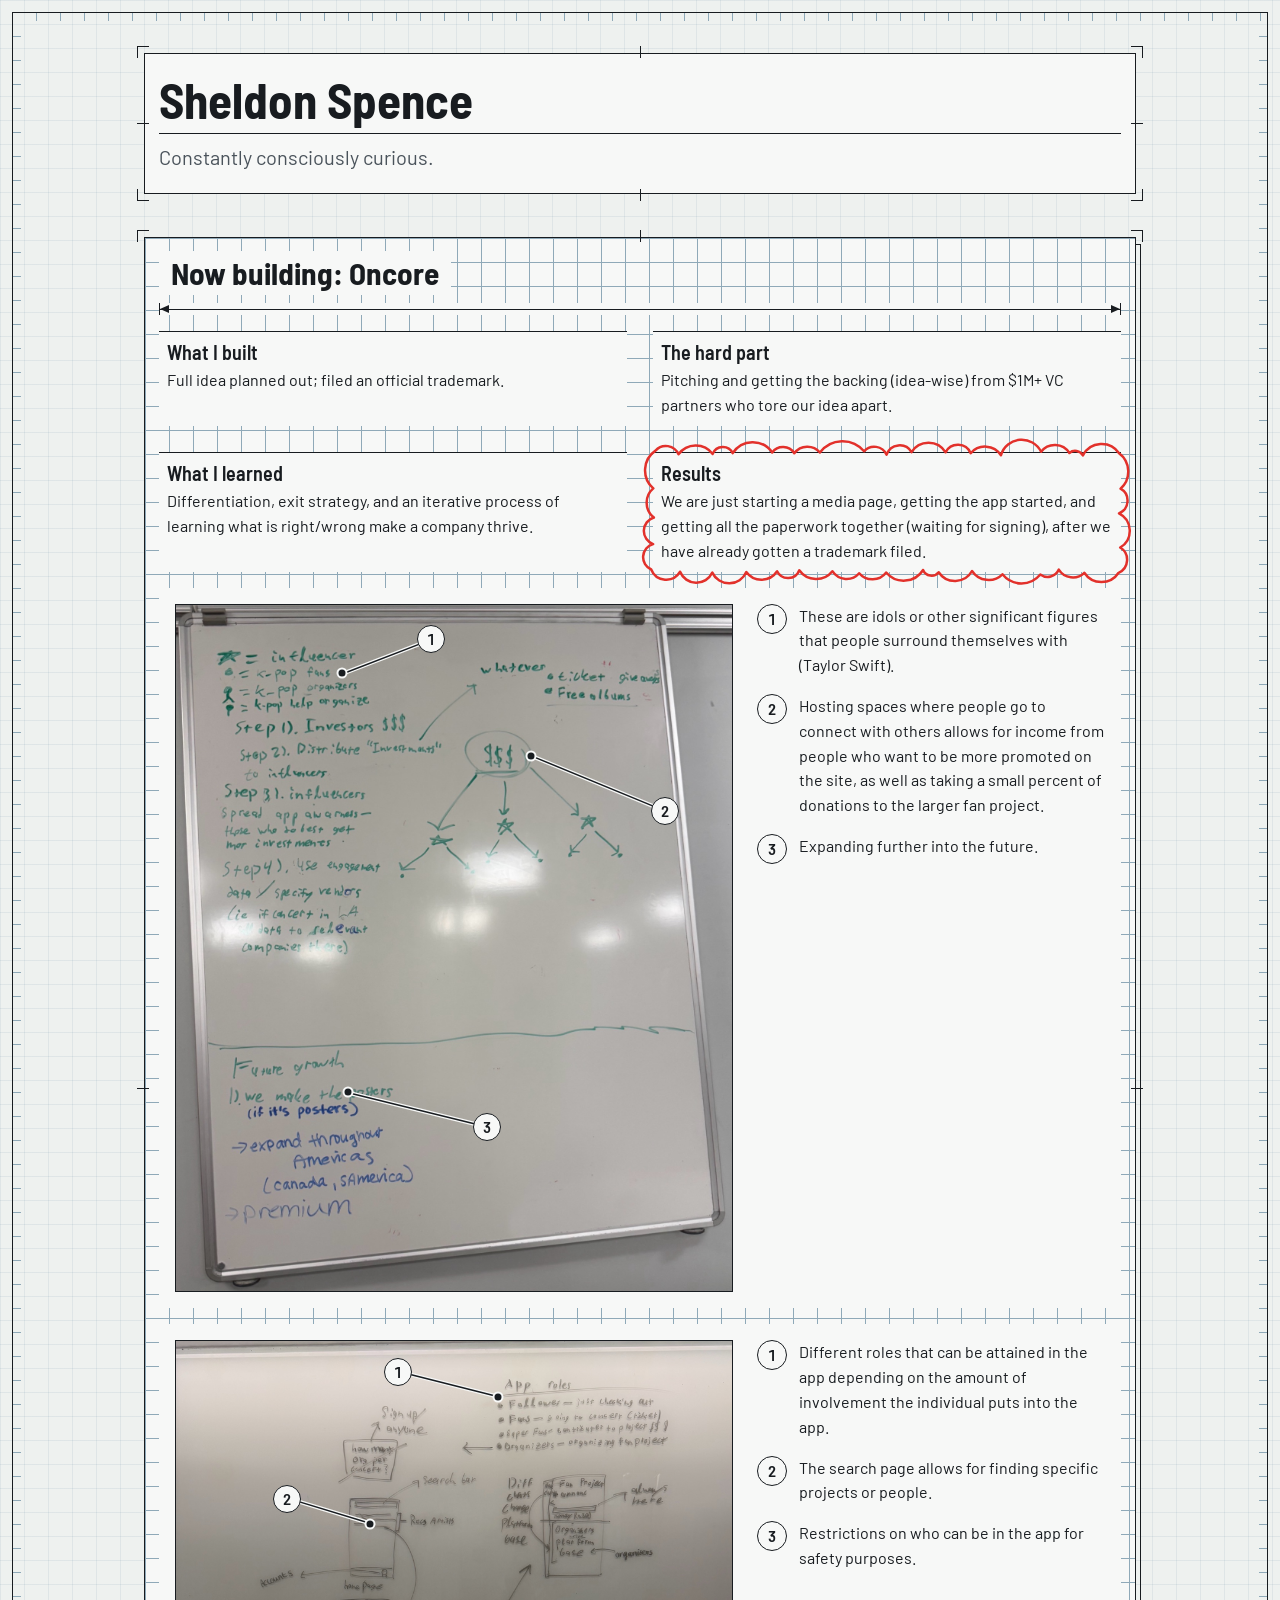
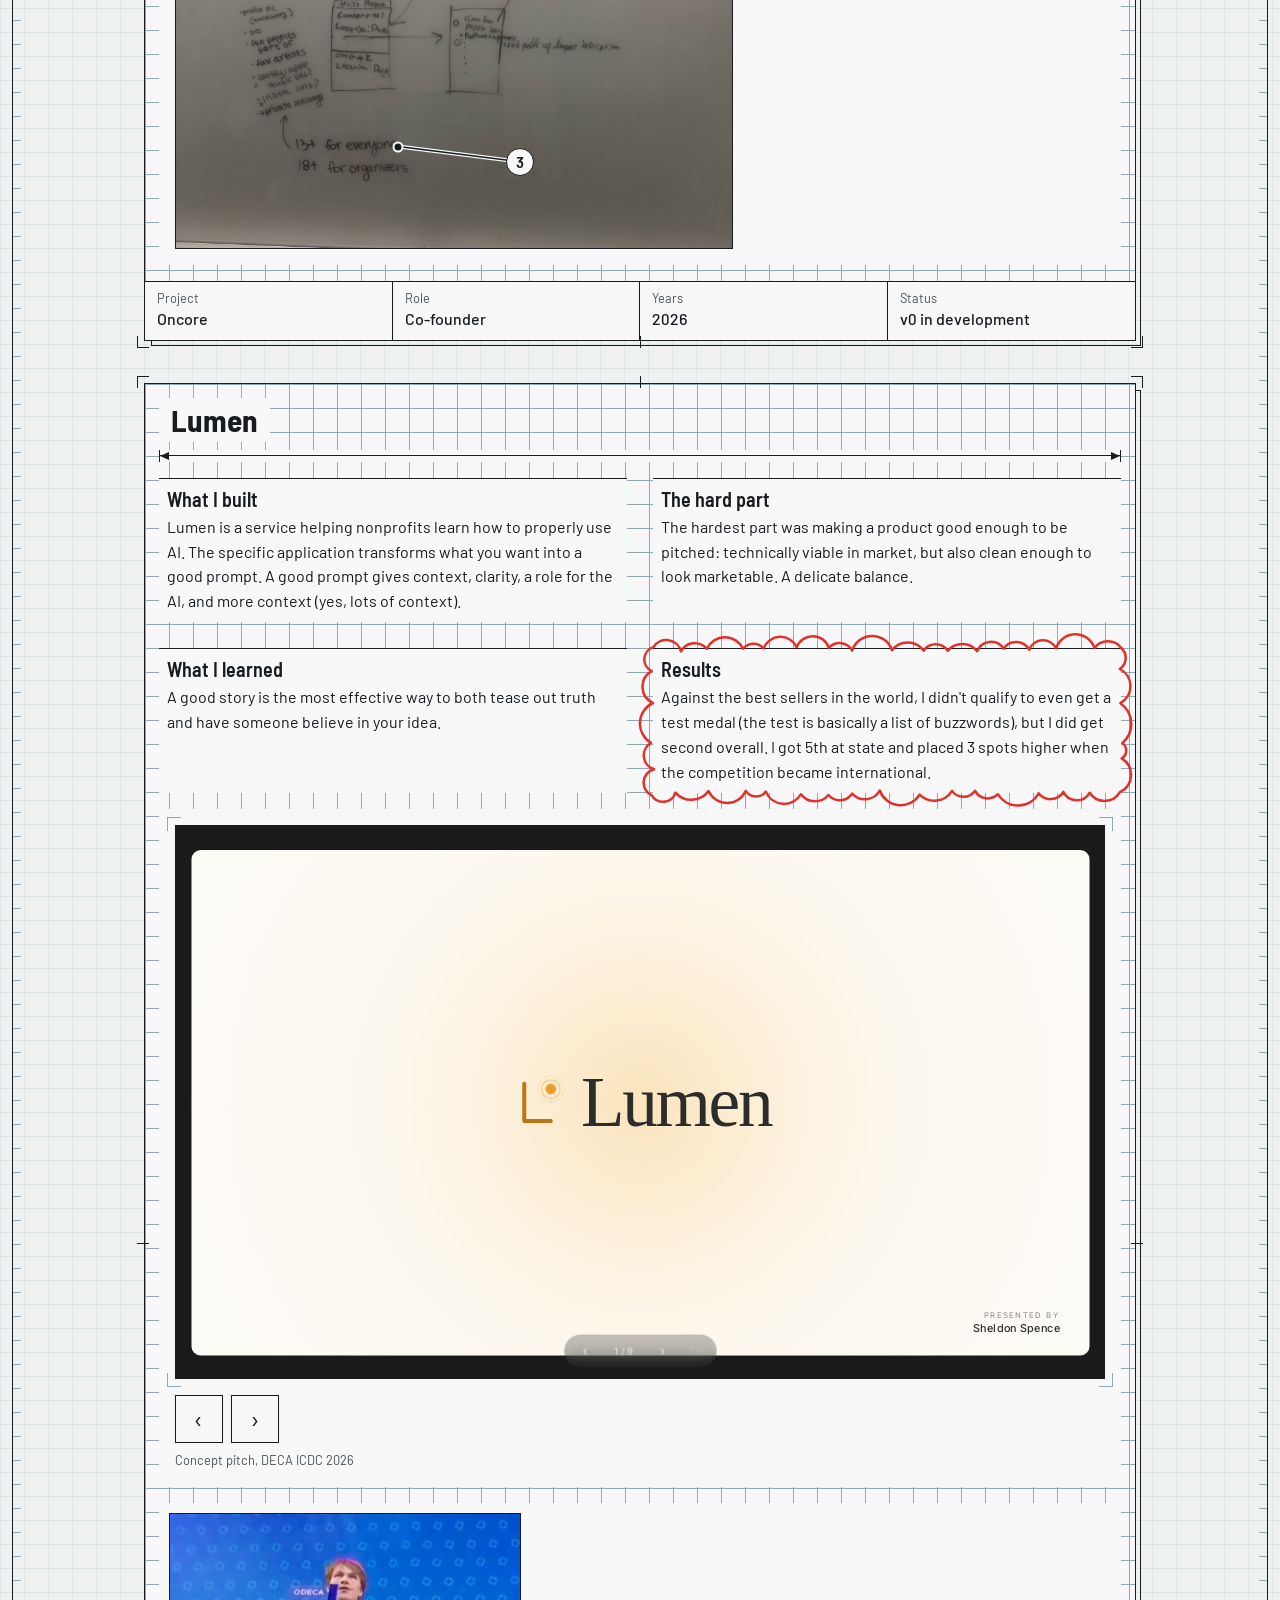
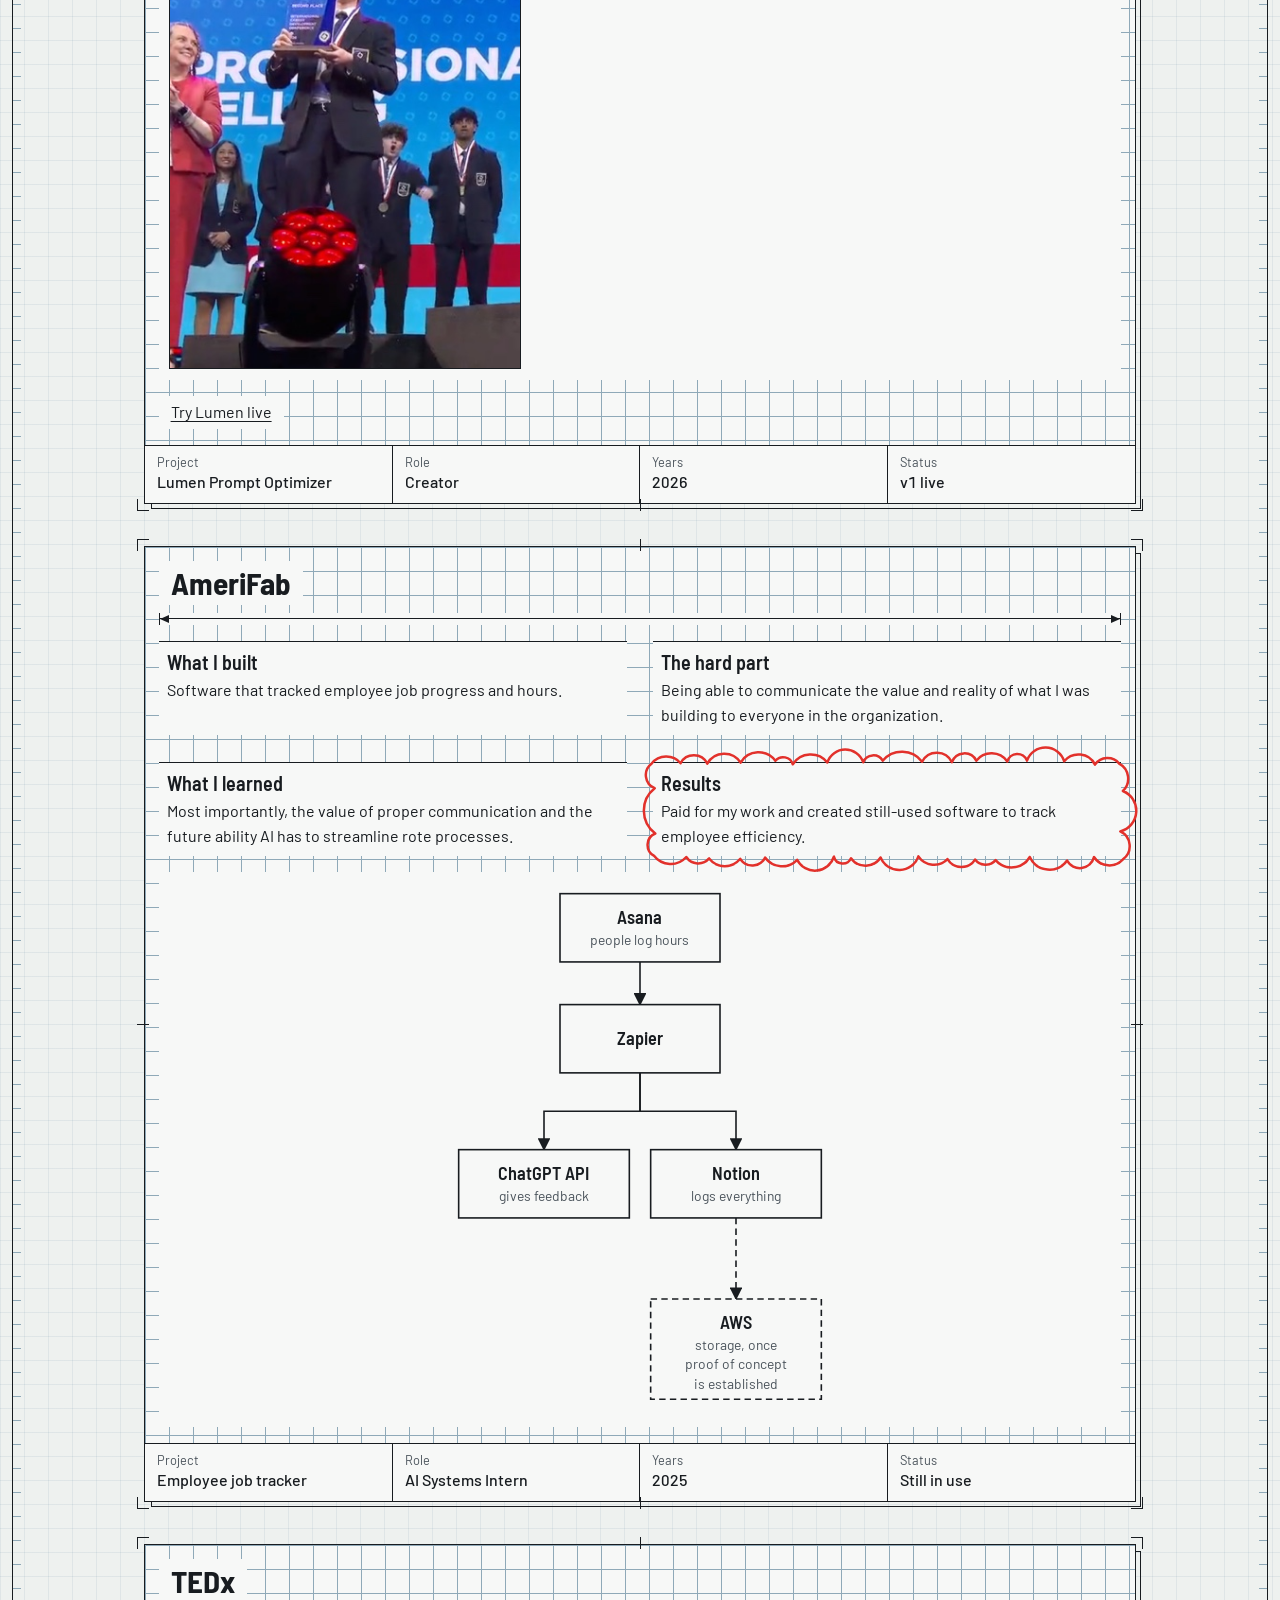
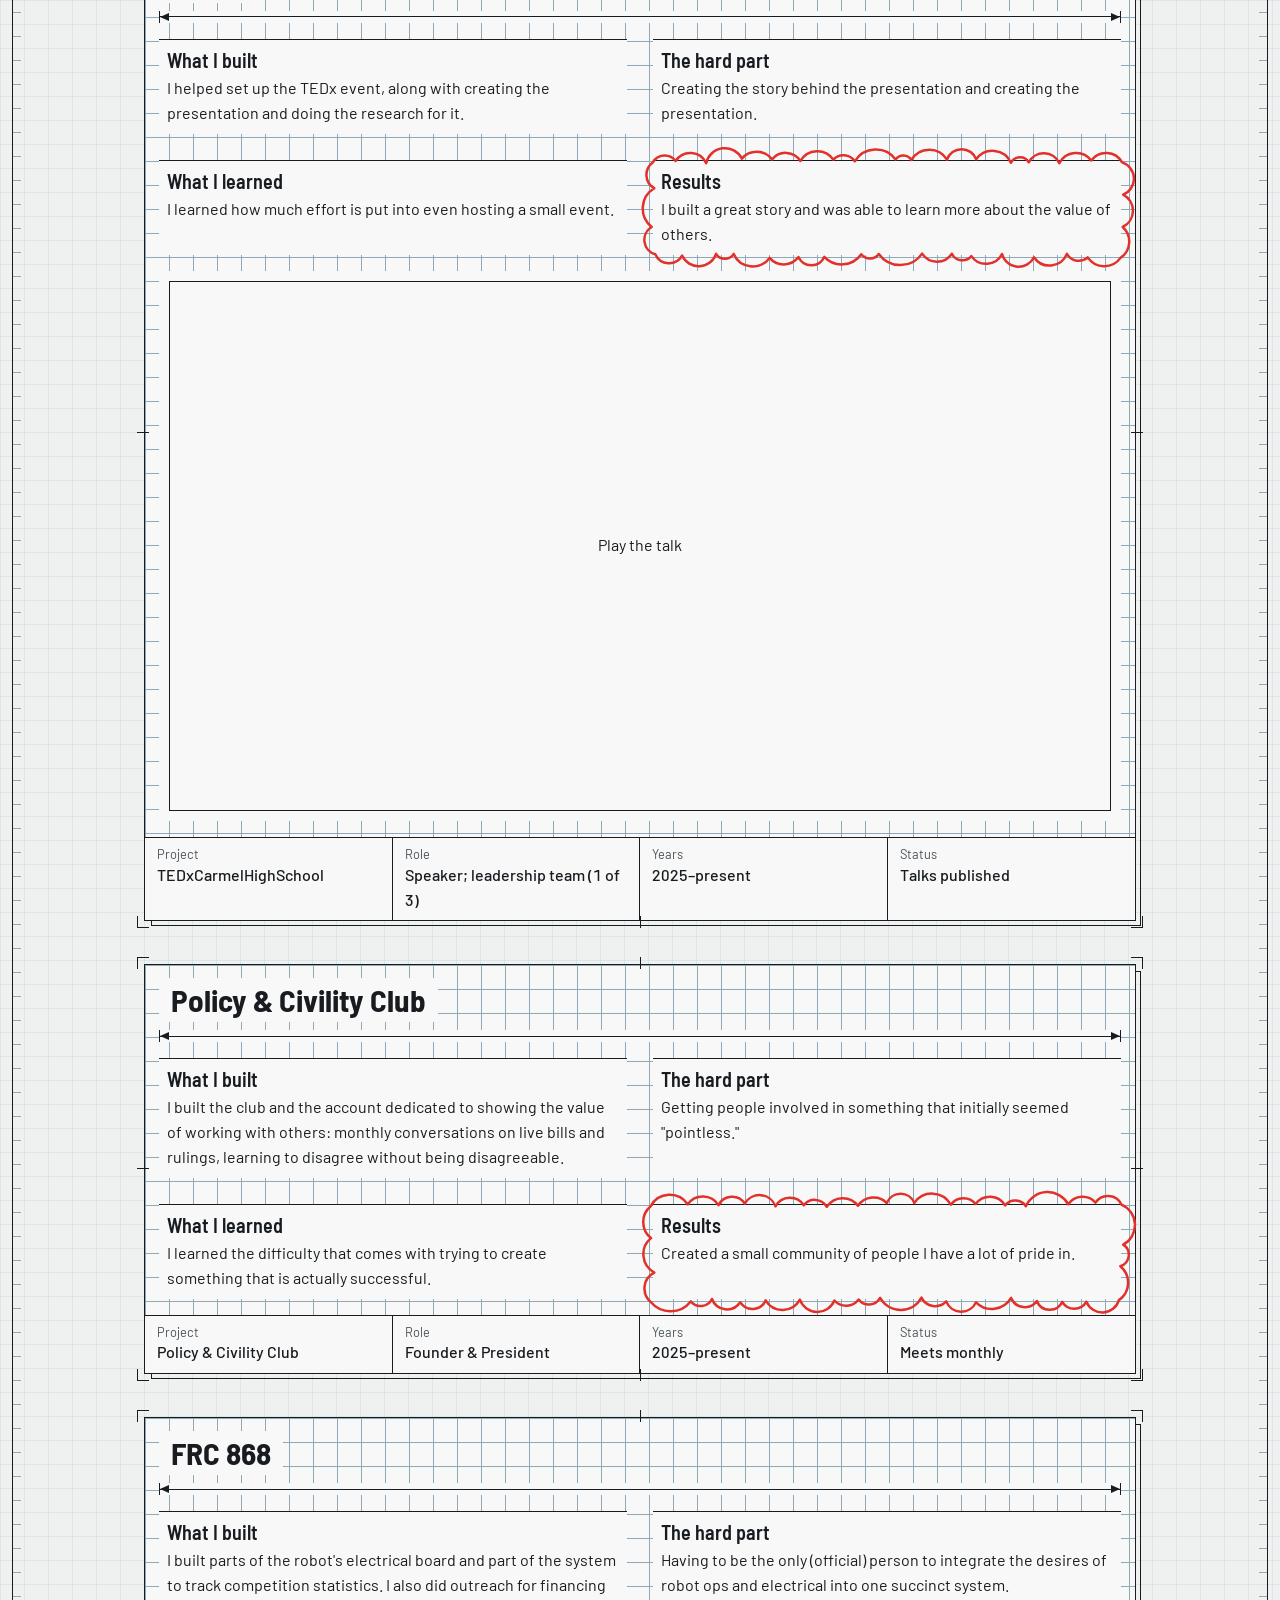
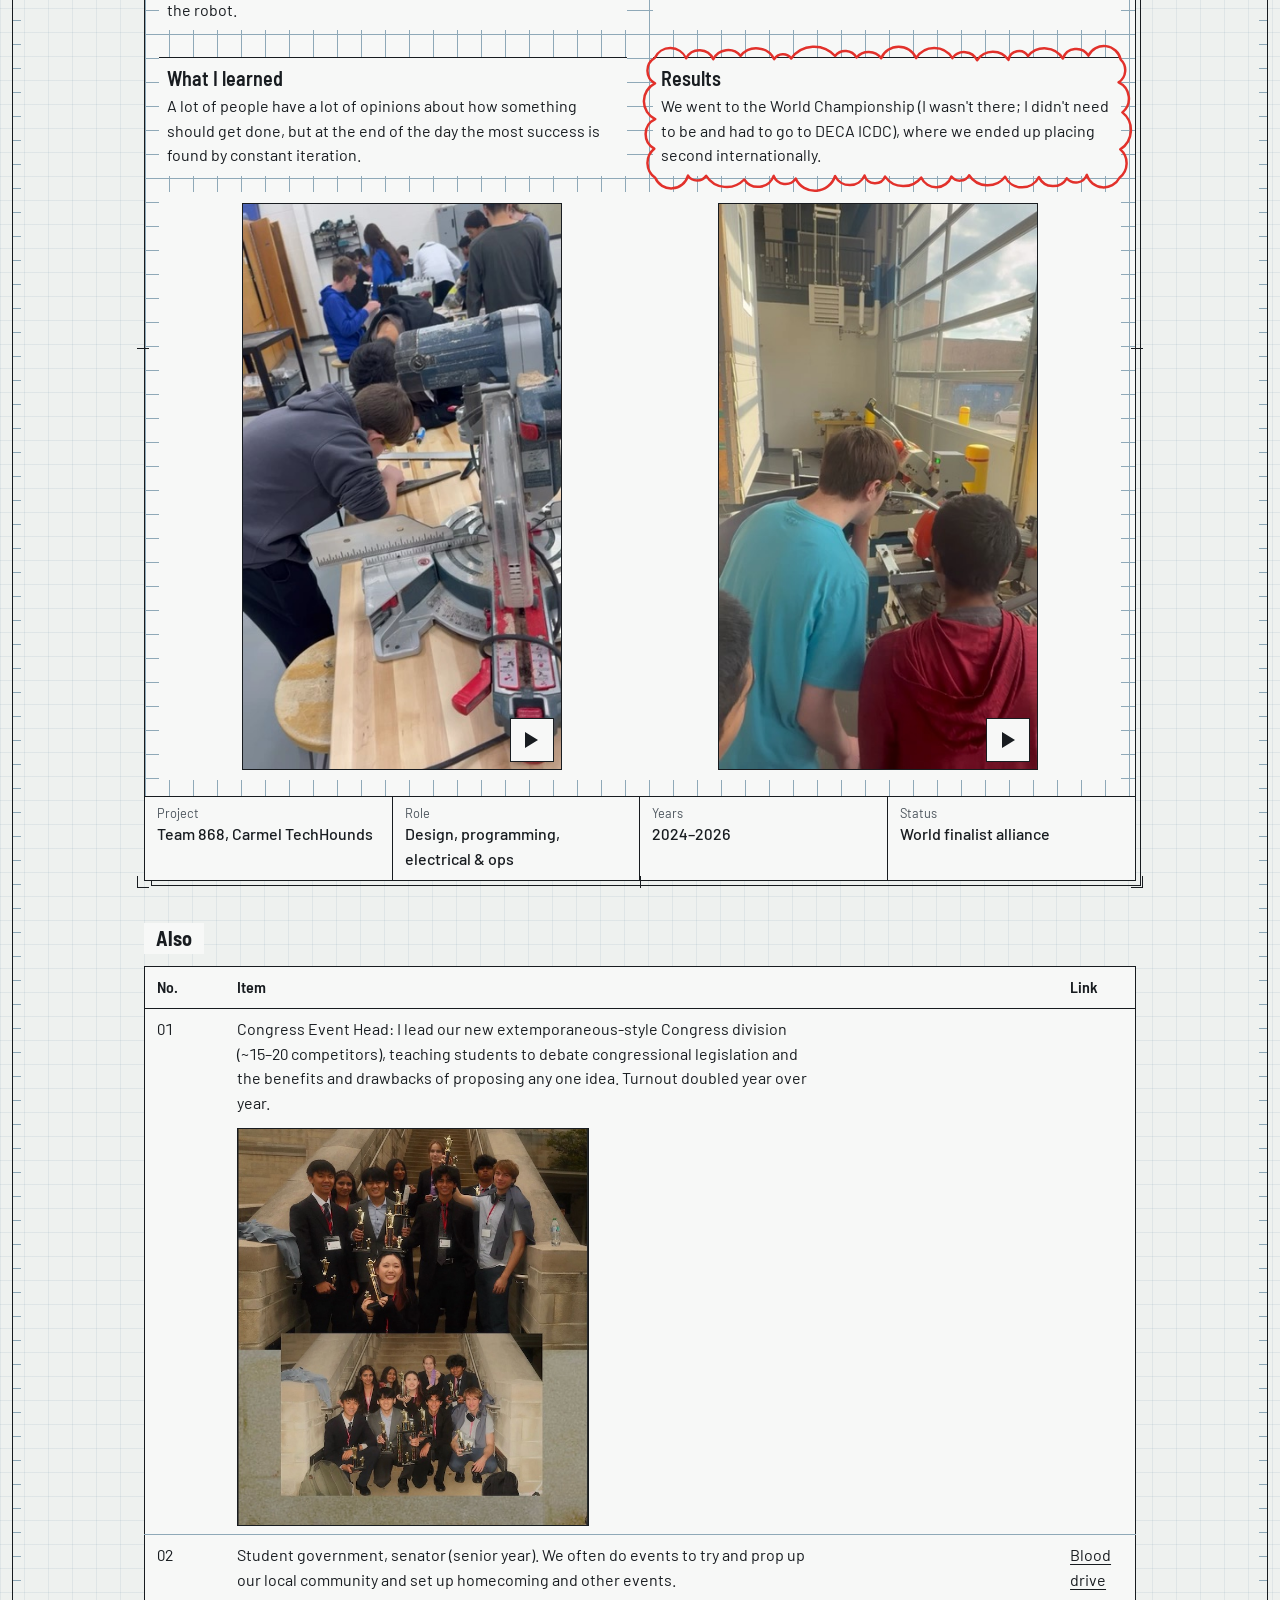
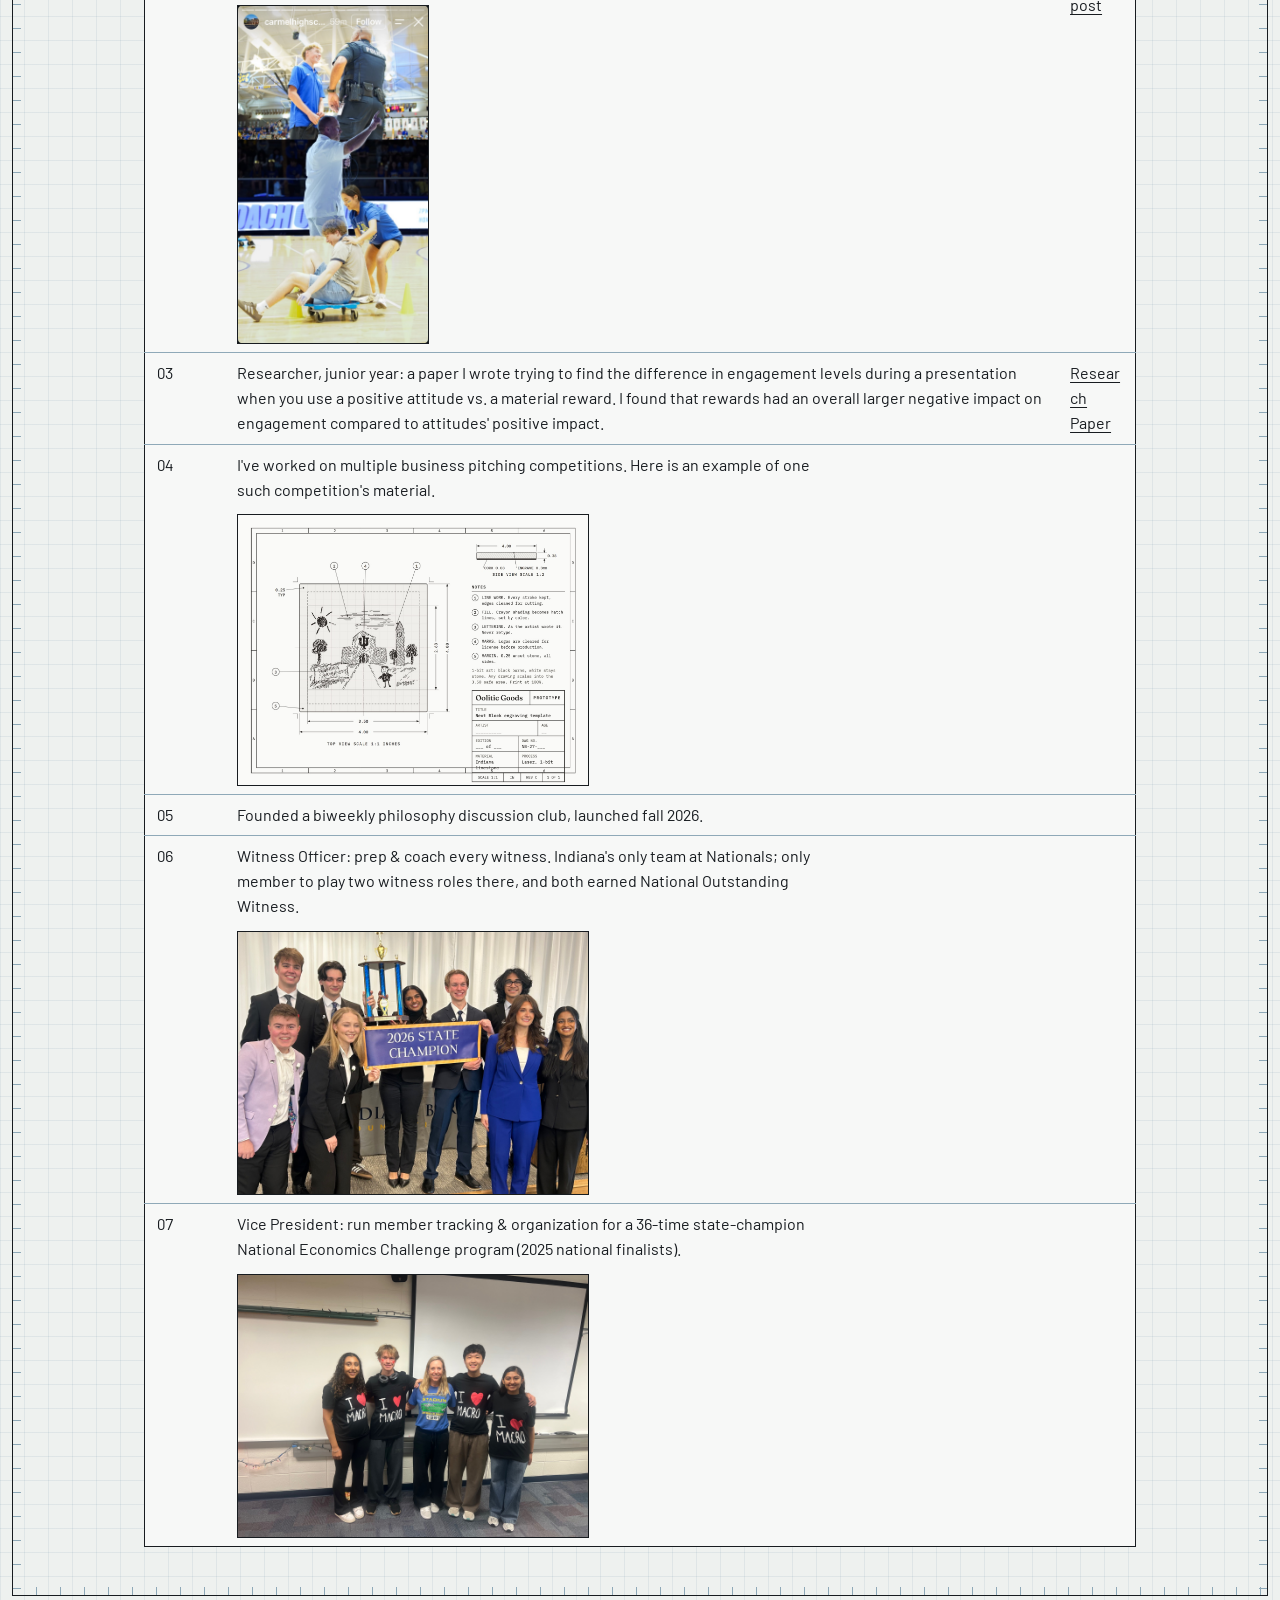
==== index.html @ 47268468 "Move the pause/play button labels into the page Co-Authored-By: Claude Sonnet 5.5 <noreply@anthropic" ====
<!doctype html>
<html lang="en">
<head>
  <meta charset="utf-8">
  <meta name="viewport" content="width=device-width, initial-scale=1">
  <title>Sheldon Spence</title>
  <meta name="description" content="Constantly consciously curious.">
  <meta name="color-scheme" content="light dark">
  <link rel="stylesheet" href="styles.css">
</head>
<body>
  <div class="frame">
  <nav class="sheet-index"><ol></ol></nav>
  <header class="titlesheet">
    <h1>Sheldon Spence</h1>
    <p>Constantly consciously curious.</p>
  </header>
  <main>

    <!-- 1. Now building -->
    <article class="card" id="now" aria-labelledby="now-title">
      <h2 id="now-title">Now building: Oncore</h2>
      <div class="dimension" aria-hidden="true"></div>
      <div class="views">
        <section>
          <h3>What I built</h3>
          <p>Full idea planned out; filed an official trademark.</p>
        </section>
        <section>
          <h3>The hard part</h3>
          <p>Pitching and getting the backing (idea-wise) from $1M+ VC partners who tore our idea apart.</p>
        </section>
        <section>
          <h3>What I learned</h3>
          <p>Differentiation, exit strategy, and an iterative process of learning what is right/wrong make a company thrive.</p>
        </section>
        <section class="results">
          <h3>Results</h3>
          <p>We are just starting a media page, getting the app started, and getting all the paperwork together (waiting for signing), after we have already gotten a trademark filed.</p>
        </section>
      </div>
      <!-- Detail views (see styles.css): up to three callouts each; each note matches a bubble by order. -->
      <figure class="detail">
        <div class="detail-view">
          <img src="assets/now-plan.jpg" width="1457" height="1800" loading="lazy" alt="Whiteboard sketch of Oncore's business plan: a legend of influencers, fans and organizers, money flowing from investors to influencers, and notes on future growth.">
          <span class="callout" data-bubble="46,5" data-target="30,10"></span>
          <span class="callout" data-bubble="88,30" data-target="64,22"></span>
          <span class="callout" data-bubble="56,76" data-target="31,71"></span>
        </div>
        <ol class="detail-notes">
          <li>These are idols or other significant figures that people surround themselves with (Taylor Swift).</li>
          <li>Hosting spaces where people go to connect with others allows for income from people who want to be more promoted on the site, as well as taking a small percent of donations to the larger fan project.</li>
          <li>Expanding further into the future.</li>
        </ol>
      </figure>
      <figure class="detail">
        <div class="detail-view">
          <img src="assets/now-wireframes.jpg" width="1800" height="1641" loading="lazy" alt="Whiteboard wireframes for the Oncore app: sign-up, a home page with a search bar, artist and fan project pages, app roles, and age rules.">
          <span class="callout" data-bubble="40,6" data-target="58,11"></span>
          <span class="callout" data-bubble="20,31" data-target="35,36"></span>
          <span class="callout" data-bubble="62,83" data-target="40,80"></span>
        </div>
        <ol class="detail-notes">
          <li>Different roles that can be attained in the app depending on the amount of involvement the individual puts into the app.</li>
          <li>The search page allows for finding specific projects or people.</li>
          <li>Restrictions on who can be in the app for safety purposes.</li>
        </ol>
      </figure>
      <!-- SWITCH: delete the word "hidden" to show this link once the landing page has a URL. -->
      <p hidden><a href="#" data-url="now.link.url">[PLACEHOLDER now.link.text: link text for the startup's landing page]</a></p>
      <dl class="titleblock">
        <div><dt>Project</dt><dd>Oncore</dd></div>
        <div><dt>Role</dt><dd>Co-founder</dd></div>
        <div><dt>Years</dt><dd>2026</dd></div>
        <div><dt>Status</dt><dd>v0 in development</dd></div>
      </dl>
    </article>

    <!-- 2. Lumen -->
    <article class="card" id="lumen" aria-labelledby="lumen-title">
      <h2 id="lumen-title">Lumen</h2>
      <div class="dimension" aria-hidden="true"></div>
      <div class="views">
        <section>
          <h3>What I built</h3>
          <p>Lumen is a service helping nonprofits learn how to properly use AI. The specific application transforms what you want into a good prompt. A good prompt gives context, clarity, a role for the AI, and more context (yes, lots of context).</p>
        </section>
        <section>
          <h3>The hard part</h3>
          <p>The hardest part was making a product good enough to be pitched: technically viable in market, but also clean enough to look marketable. A delicate balance.</p>
        </section>
        <section>
          <h3>What I learned</h3>
          <p>A good story is the most effective way to both tease out truth and have someone believe in your idea.</p>
        </section>
        <section class="results">
          <h3>Results</h3>
          <p>Against the best sellers in the world, I didn't qualify to even get a test medal (the test is basically a list of buzzwords), but I did get second overall. I got 5th at state and placed 3 spots higher when the competition became international.</p>
        </section>
      </div>
      <figure class="deck">
        <div class="view-ticks">
        <div class="deck-frame" id="deck-frame">
          <iframe id="deck-iframe" src="deck/index.html" width="1200" height="715" loading="lazy"
                  title="Lumen concept pitch deck from DECA ICDC 2026, nine slides."></iframe>
        </div>
        </div>
        <div class="deck-controls">
          <button type="button" id="deck-prev" aria-label="Previous slide">&lsaquo;</button>
          <button type="button" id="deck-next" aria-label="Next slide">&rsaquo;</button>
        </div>
        <figcaption>Concept pitch, DECA ICDC 2026</figcaption>
      </figure>
      <figure class="photo">
        <img src="assets/lumen-deca.jpg" width="370" height="480" loading="lazy" alt="A student in a dark suit holds up a DECA trophy on stage while other students wearing medals stand behind.">
      </figure>
      <p><a href="https://lumen-theta-ten.vercel.app" rel="noopener">Try Lumen live</a></p>
      <dl class="titleblock">
        <div><dt>Project</dt><dd>Lumen Prompt Optimizer</dd></div>
        <div><dt>Role</dt><dd>Creator</dd></div>
        <div><dt>Years</dt><dd>2026</dd></div>
        <div><dt>Status</dt><dd>v1 live</dd></div>
      </dl>
    </article>

    <!-- 3. AmeriFab -->
    <article class="card" id="amerifab" aria-labelledby="amerifab-title">
      <h2 id="amerifab-title">AmeriFab</h2>
      <div class="dimension" aria-hidden="true"></div>
      <div class="views">
        <section>
          <h3>What I built</h3>
          <p>Software that tracked employee job progress and hours.</p>
        </section>
        <section>
          <h3>The hard part</h3>
          <p>Being able to communicate the value and reality of what I was building to everyone in the organization.</p>
        </section>
        <section>
          <h3>What I learned</h3>
          <p>Most importantly, the value of proper communication and the future ability AI has to streamline rote processes.</p>
        </section>
        <section class="results">
          <h3>Results</h3>
          <p>Paid for my work and created still-used software to track employee efficiency.</p>
        </section>
      </div>
      <!-- System diagram, drawn inline. Every label is Sheldon's; dashed means planned, not built. -->
      <figure class="diagram" id="amerifab-diagram">
        <svg viewBox="0 0 360 500" role="img" aria-label="Diagram of the AmeriFab tracker: people log hours in Asana; Zapier sends them to the ChatGPT API for feedback and into Notion, which logs everything; AWS storage was planned once proof of concept is established.">
          <defs>
            <marker id="arrow" viewBox="0 0 10 10" refX="9" refY="5" markerWidth="8" markerHeight="8" orient="auto-start-reverse">
              <path d="M0 0 L10 5 L0 10 z" class="arrowhead"/>
            </marker>
          </defs>
          <g class="flow">
            <path d="M180 74 V114" marker-end="url(#arrow)"/>
            <path d="M180 178 V214 H90 V250" marker-end="url(#arrow)"/>
            <path d="M180 178 V214 H270 V250" marker-end="url(#arrow)"/>
            <path d="M270 314 V390" class="planned" marker-end="url(#arrow)"/>
          </g>
          <g class="node">
            <rect x="105" y="10" width="150" height="64"/>
            <text x="180" y="38" class="name">Asana</text>
            <text x="180" y="58" class="sub">people log hours</text>
            <rect x="105" y="114" width="150" height="64"/>
            <text x="180" y="152" class="name">Zapier</text>
            <rect x="10" y="250" width="160" height="64"/>
            <text x="90" y="278" class="name">ChatGPT API</text>
            <text x="90" y="298" class="sub">gives feedback</text>
            <rect x="190" y="250" width="160" height="64"/>
            <text x="270" y="278" class="name">Notion</text>
            <text x="270" y="298" class="sub">logs everything</text>
            <rect x="190" y="390" width="160" height="94" class="planned"/>
            <text x="270" y="418" class="name">AWS</text>
            <text x="270" y="438" class="sub">storage, once</text>
            <text x="270" y="456" class="sub">proof of concept</text>
            <text x="270" y="474" class="sub">is established</text>
          </g>
        </svg>
      </figure>
      <dl class="titleblock">
        <div><dt>Project</dt><dd>Employee job tracker</dd></div>
        <div><dt>Role</dt><dd>AI Systems Intern</dd></div>
        <div><dt>Years</dt><dd>2025</dd></div>
        <div><dt>Status</dt><dd>Still in use</dd></div>
      </dl>
    </article>

    <!-- 4. Patent (reserved; no status text until Sheldon confirms the wording) -->
    <!-- SWITCH: delete the word "hidden" to show this card once the attorney says the wording is ready. -->
    <article class="card" id="patent" hidden aria-labelledby="patent-title">
      <h2 id="patent-title">Patent</h2>
      <div class="dimension" aria-hidden="true"></div>
      <div class="views">
        <section>
          <h3>What I built</h3>
          <p>[PLACEHOLDER patent.built: what the invention is]</p>
        </section>
        <section>
          <h3>The hard part</h3>
          <p>[PLACEHOLDER patent.hard: the hardest problem]</p>
        </section>
        <section>
          <h3>What I learned</h3>
          <p>[PLACEHOLDER patent.learned: what the process taught you]</p>
        </section>
        <section class="results">
          <h3>Results</h3>
          <p>[PLACEHOLDER patent.results: current status, worded as Sheldon confirms with the attorney]</p>
        </section>
      </div>
      <dl class="titleblock">
        <div><dt>Project</dt><dd>[PLACEHOLDER patent.tb.project: what the project is called in the title block]</dd></div>
        <div><dt>Role</dt><dd>[PLACEHOLDER patent.tb.role: your role on this project]</dd></div>
        <div><dt>Years</dt><dd>[PLACEHOLDER patent.tb.year: the year or years of the work]</dd></div>
        <div><dt>Status</dt><dd>[PLACEHOLDER patent.tb.rev: the revision or version, like v0 or rev 2]</dd></div>
      </dl>
    </article>

    <!-- 5. TEDx -->
    <article class="card" id="tedx" aria-labelledby="tedx-title">
      <h2 id="tedx-title">TEDx</h2>
      <div class="dimension" aria-hidden="true"></div>
      <div class="views">
        <section>
          <h3>What I built</h3>
          <p>I helped set up the TEDx event, along with creating the presentation and doing the research for it.</p>
        </section>
        <section>
          <h3>The hard part</h3>
          <p>Creating the story behind the presentation and creating the presentation.</p>
        </section>
        <section>
          <h3>What I learned</h3>
          <p>I learned how much effort is put into even hosting a small event.</p>
        </section>
        <section class="results">
          <h3>Results</h3>
          <p>I built a great story and was able to learn more about the value of others.</p>
        </section>
      </div>
      <!-- The talk loads from youtube-nocookie.com only after a click; main.js swaps the button for the player. Slot for the PDF slide viewer below (M2). -->
      <figure class="video" id="tedx-video">
        <div class="video-frame">
          <button type="button" class="video-play" data-video-id="SMjRS8-ZSso" data-title="Sheldon Spence at TEDxCarmelHighSchool">Play the talk</button>
        </div>
      </figure>
      <!-- SWITCH: delete the word "hidden" to show the slides slot (the talk replaces it for now). -->
      <div class="slot" id="tedx-slides" hidden>[PLACEHOLDER tedx.slides.alt: description of the slides for screen readers]</div>
      <dl class="titleblock">
        <div><dt>Project</dt><dd>TEDxCarmelHighSchool</dd></div>
        <div><dt>Role</dt><dd>Speaker; leadership team (1 of 3)</dd></div>
        <div><dt>Years</dt><dd>2025–present</dd></div>
        <div><dt>Status</dt><dd>Talks published</dd></div>
      </dl>
    </article>

    <!-- 6. Policy & Civility Club -->
    <article class="card" id="club" aria-labelledby="club-title">
      <h2 id="club-title">Policy &amp; Civility Club</h2>
      <div class="dimension" aria-hidden="true"></div>
      <div class="views">
        <section>
          <h3>What I built</h3>
          <p>I built the club and the account dedicated to showing the value of working with others: monthly conversations on live bills and rulings, learning to disagree without being disagreeable.</p>
        </section>
        <section>
          <h3>The hard part</h3>
          <p>Getting people involved in something that initially seemed "pointless."</p>
        </section>
        <section>
          <h3>What I learned</h3>
          <p>I learned the difficulty that comes with trying to create something that is actually successful.</p>
        </section>
        <section class="results">
          <h3>Results</h3>
          <p>Created a small community of people I have a lot of pride in.</p>
        </section>
      </div>
      <!-- Slot for the PDF slide viewer (M2). -->
      <!-- SWITCH: delete the word "hidden" to show the slides frame. -->
      <div class="slot" id="club-slides" hidden>[PLACEHOLDER club.slides.alt: description of the slides for screen readers]</div>
      <dl class="titleblock">
        <div><dt>Project</dt><dd>Policy &amp; Civility Club</dd></div>
        <div><dt>Role</dt><dd>Founder &amp; President</dd></div>
        <div><dt>Years</dt><dd>2025–present</dd></div>
        <div><dt>Status</dt><dd>Meets monthly</dd></div>
      </dl>
    </article>

    <!-- 7. FRC 868 -->
    <article class="card" id="frc" aria-labelledby="frc-title">
      <h2 id="frc-title">FRC 868</h2>
      <div class="dimension" aria-hidden="true"></div>
      <div class="views">
        <section>
          <h3>What I built</h3>
          <p>I built parts of the robot's electrical board and part of the system to track competition statistics. I also did outreach for financing the robot.</p>
        </section>
        <section>
          <h3>The hard part</h3>
          <p>Having to be the only (official) person to integrate the desires of robot ops and electrical into one succinct system.</p>
        </section>
        <section>
          <h3>What I learned</h3>
          <p>A lot of people have a lot of opinions about how something should get done, but at the end of the day the most success is found by constant iteration.</p>
        </section>
        <section class="results">
          <h3>Results</h3>
          <p>We went to the World Championship (I wasn't there; I didn't need to be and had to go to DECA ICDC), where we ended up placing second internationally.</p>
        </section>
      </div>
      <!-- Two silent looping clips. main.js stops them autoplaying for visitors who prefer reduced motion. -->
      <div class="clips">
        <div class="clip">
          <video muted loop autoplay playsinline preload="metadata" width="360" height="640" poster="assets/frc1-poster.jpg" aria-label="Starting to design and cut out material for the FRC robot.">
          <source src="assets/frc1.mp4" type="video/mp4">
        </video>
          <button type="button" class="clip-toggle" data-label-pause="Pause clip" data-label-play="Play clip" aria-label="Pause clip"></button>
        </div>
        <div class="clip">
          <video muted loop autoplay playsinline preload="metadata" width="360" height="640" poster="assets/frc2-poster.jpg" aria-label="Silent looping clip: students stand around a machine in the team's shop and watch it work.">
          <source src="assets/frc2.mp4" type="video/mp4">
        </video>
          <button type="button" class="clip-toggle" data-label-pause="Pause clip" data-label-play="Play clip" aria-label="Pause clip"></button>
        </div>
      </div>
      <dl class="titleblock">
        <div><dt>Project</dt><dd>Team 868, Carmel TechHounds</dd></div>
        <div><dt>Role</dt><dd>Design, programming, electrical &amp; ops</dd></div>
        <div><dt>Years</dt><dd>2024–2026</dd></div>
        <div><dt>Status</dt><dd>World finalist alliance</dd></div>
      </dl>
    </article>

    <!-- 8. Also: compact strip, not a full card -->
    <aside class="also" id="also" aria-labelledby="also-title">
      <h2 id="also-title">Also</h2>
      <table class="parts">
        <thead>
          <tr>
            <th scope="col">No.</th>
            <th scope="col">Item</th>
            <th scope="col">Link</th>
          </tr>
        </thead>
        <tbody>
          <tr>
            <td>01</td>
            <td>
              <p>Congress Event Head: I lead our new extemporaneous-style Congress division (~15–20 competitors), teaching students to debate congressional legislation and the benefits and drawbacks of proposing any one idea. Turnout doubled year over year.</p>
              <figure class="thumb">
                <img src="assets/also-congress.jpg" width="616" height="698" loading="lazy" alt="Two group photos of speech and debate students in formal clothes holding trophies on stone steps.">
              </figure>
            </td>
            <td></td>
          </tr>
          <tr>
            <td>02</td>
            <td>
              <p>Student government, senator (senior year). We often do events to try and prop up our local community and set up homecoming and other events.</p>
              <figure class="thumb thumb-tall">
                <img src="assets/also-senate.jpg" width="800" height="1420" loading="lazy" alt="Photos from an event in a school gym: a student in a blue polo talks with a police officer, and a student sits on a scooter board being pushed between cones.">
              </figure>
            </td>
            <td><a href="https://www.instagram.com/p/Dcq23Q2S3dY/">Blood drive post</a></td>
          </tr>
          <tr>
            <td>03</td>
            <td>Researcher, junior year: a paper I wrote trying to find the difference in engagement levels during a presentation when you use a positive attitude vs. a material reward. I found that rewards had an overall larger negative impact on engagement compared to attitudes' positive impact.</td>
            <td><a href="https://docs.google.com/document/d/1nylUMEMGcSc09jxwRU4x8wA5nb8e6XlyRrhuU4Zkens/edit">Research Paper</a></td>
          </tr>
          <tr>
            <td>04</td>
            <td>
              <p>I've worked on multiple business pitching competitions. Here is an example of one such competition's material.</p>
              <figure class="thumb">
                <img src="assets/kelley-drawing.jpg" width="1386" height="1066" loading="lazy" alt="Engineering drawing for Oolitic Goods: a child's crayon drawing of the Indiana University campus prepared as a laser-engraving template for a limestone coaster, with dimensions, numbered callouts, notes and a title block.">
              </figure>
            </td>
            <td></td>
          </tr>
          <tr>
            <td>05</td>
            <td>Founded a biweekly philosophy discussion club, launched fall 2026.</td>
            <td></td>
          </tr>
          <tr>
            <td>06</td>
            <td>
              <p>Witness Officer: prep &amp; coach every witness. Indiana's only team at Nationals; only member to play two witness roles there, and both earned National Outstanding Witness.</p>
              <figure class="thumb">
                <img src="assets/also-mocktrial.jpg" width="1600" height="1200" loading="lazy" alt="A group of students in formal clothes pose with a large trophy and a banner reading &quot;2026 State Champion&quot;.">
              </figure>
            </td>
            <td></td>
          </tr>
          <tr>
            <td>07</td>
            <td>
              <p>Vice President: run member tracking &amp; organization for a 36-time state-champion National Economics Challenge program (2025 national finalists).</p>
              <figure class="thumb">
                <img src="assets/also-econ.jpg" width="1600" height="1200" loading="lazy" alt="Four students in black T-shirts reading &quot;I heart Macro&quot; stand in a row in a classroom with a woman in a blue T-shirt.">
              </figure>
            </td>
            <td></td>
          </tr>
        </tbody>
      </table>
    </aside>

  </main>
  </div>
  <script src="main.js"></script>
</body>
</html>
---- styles.css ----
/* Redline: an engineering drawing set, marked up in red pen. See DESIGN.md. */
@font-face {
  font-family: "Barlow";
  src: url("assets/fonts/Barlow-Regular.ttf") format("truetype");
  font-weight: 400;
  font-display: swap;
}
@font-face {
  font-family: "Barlow";
  src: url("assets/fonts/Barlow-Medium.ttf") format("truetype");
  font-weight: 500;
  font-display: swap;
}
@font-face {
  font-family: "Barlow Semi Condensed";
  src: url("assets/fonts/BarlowSemiCondensed-SemiBold.ttf") format("truetype");
  font-weight: 600;
  font-display: swap;
}
@font-face {
  font-family: "Barlow Semi Condensed";
  src: url("assets/fonts/BarlowSemiCondensed-Bold.ttf") format("truetype");
  font-weight: 700;
  font-display: swap;
}

:root {
  --vellum: #eef1ef;
  --sheet: #f7f8f7;
  --ink: #181c20;
  --ink-muted: #4a535b;
  --construction: #8fa9b8;
  --redline: #e2312b;
  --redline-text: #c8251f;

  --font-head: "Barlow Semi Condensed", system-ui, sans-serif;
  --font-body: "Barlow", system-ui, sans-serif;

  /* Type scale: ratio 1.25 from a 16px body */
  --step--1: 0.8rem;
  --step-0: 1rem;
  --step-1: 1.25rem;
  --step-2: 1.5625rem;
  --step-3: 1.953rem;
  --step-4: 2.441rem;
  --step-5: 3.052rem;

  --pad: 0.85rem;
  --tick-len: 8px;
  --tick-gap: 24px;
  --grid-cell: 24px;
  --ink-line: linear-gradient(var(--ink), var(--ink));
}

@media (prefers-color-scheme: dark) {
  :root {
    --vellum: #15191c;
    --sheet: #1c2125;
    --ink: #e6eaec;
    --ink-muted: #9aa6ae;
    --construction: #4e6a7a;
    --redline: #ff4a3d;
    --redline-text: #ff6b5f;
  }
}

* { box-sizing: border-box; }

/* Author display rules below would otherwise beat the browser's own [hidden]. Remove the word hidden from an element to show it. */
[hidden] { display: none !important; }

body {
  margin: 0;
  background-color: var(--vellum);
  /* a very faint drafting-table grid across the whole page */
  background-image:
    linear-gradient(color-mix(in srgb, var(--construction) 16%, transparent) 1px, transparent 1px),
    linear-gradient(90deg, color-mix(in srgb, var(--construction) 16%, transparent) 1px, transparent 1px);
  background-size: var(--grid-cell) var(--grid-cell);
  color: var(--ink);
  font-family: var(--font-body);
  font-size: var(--step-0);
  font-weight: 400;
  line-height: 1.55;
}

h1, h2, h3, th { font-family: var(--font-head); }
p { margin: 0; max-width: 65ch; }
a { color: inherit; text-decoration: underline; text-underline-offset: 0.2em; }
:focus-visible { outline: 2px solid var(--ink); outline-offset: 3px; }

/* The page frame: a thin ink border with construction-blue ticks along its inside edges */
.frame {
  position: relative;
  margin: 0.75rem;
  border: 1px solid var(--ink);
  padding: 2.5rem clamp(1.5rem, 5vw, 4rem) 3rem;
  display: grid;
  gap: clamp(1.65rem, 4vw, 2.65rem);
}
.frame > * { width: 100%; max-width: 62rem; justify-self: center; }
.frame::before {
  content: "";
  position: absolute;
  inset: 0;
  pointer-events: none;
  background:
    repeating-linear-gradient(90deg, transparent 0 calc(var(--tick-gap) - 1px), var(--construction) calc(var(--tick-gap) - 1px) var(--tick-gap)) left top / 100% var(--tick-len) no-repeat,
    repeating-linear-gradient(90deg, transparent 0 calc(var(--tick-gap) - 1px), var(--construction) calc(var(--tick-gap) - 1px) var(--tick-gap)) left bottom / 100% var(--tick-len) no-repeat,
    repeating-linear-gradient(180deg, transparent 0 calc(var(--tick-gap) - 1px), var(--construction) calc(var(--tick-gap) - 1px) var(--tick-gap)) left top / var(--tick-len) 100% no-repeat,
    repeating-linear-gradient(180deg, transparent 0 calc(var(--tick-gap) - 1px), var(--construction) calc(var(--tick-gap) - 1px) var(--tick-gap)) right top / var(--tick-len) 100% no-repeat;
}

main {
  display: grid;
  gap: clamp(1.65rem, 4vw, 2.65rem);
}

/* Each card is a drawing sheet */
.card {
  position: relative;
  background-color: var(--sheet);
  /* notebook-paper grid; content blocks below sit on solid sheet color so it only shows in empty areas */
  background-image:
    linear-gradient(var(--construction) 1px, transparent 1px),
    linear-gradient(90deg, var(--construction) 1px, transparent 1px);
  background-size: var(--grid-cell) var(--grid-cell);
  border: 1px solid var(--ink);
  border-radius: 0;
  padding: var(--pad);
  display: flex;
  flex-direction: column;
  gap: 1rem;
}

/* A second outline offset behind each card, like a stack of drawings. No shadow: just a line. */
.card::after {
  content: "";
  position: absolute;
  inset: 0;
  transform: translate(6px, 6px);
  border: 1px solid var(--ink);
  z-index: -1;
  pointer-events: none;
}

/* Sheet index: a list of the cards that stays put down the left margin, wide screens only. main.js fills it. */
.sheet-index { display: none; }
@media (min-width: 88rem) {
  .sheet-index {
    display: block;
    position: fixed;
    top: 1.5rem;
    left: 2rem;
    width: 9.5rem;
    z-index: 1;
  }
  .sheet-index ol {
    margin: 0;
    padding: 0;
    list-style: none;
    counter-reset: sheet;
    font-variant-numeric: tabular-nums;
    font-size: var(--step--1);
    line-height: 1.3;
  }
  .sheet-index li {
    counter-increment: sheet;
    display: flex;
    gap: 0.5rem;
    padding: 0.35rem 0.5rem;
    background: var(--sheet);
    border: 1px solid var(--ink);
    border-top-width: 0;
  }
  .sheet-index li:first-child { border-top-width: 1px; }
  .sheet-index li::before {
    content: counter(sheet, decimal-leading-zero);
    flex: none;
    color: var(--ink-muted);
  }
  .sheet-index a {
    display: -webkit-box;
    -webkit-line-clamp: 2;
    -webkit-box-orient: vertical;
    overflow: hidden;
    text-decoration: none;
  }
  .sheet-index a:hover { text-decoration: underline; text-underline-offset: 0.2em; }
}

/* Drafting marks outside each sheet: a bracket at every corner and a short mark across the middle of each edge */
.card::before, .titlesheet::before {
  content: "";
  position: absolute;
  inset: -8px;
  pointer-events: none;
  background:
    var(--ink-line) left top / 12px 1px no-repeat,
    var(--ink-line) left top / 1px 12px no-repeat,
    var(--ink-line) right top / 12px 1px no-repeat,
    var(--ink-line) right top / 1px 12px no-repeat,
    var(--ink-line) left bottom / 12px 1px no-repeat,
    var(--ink-line) left bottom / 1px 12px no-repeat,
    var(--ink-line) right bottom / 12px 1px no-repeat,
    var(--ink-line) right bottom / 1px 12px no-repeat,
    var(--ink-line) center top / 1px 12px no-repeat,
    var(--ink-line) center bottom / 1px 12px no-repeat,
    var(--ink-line) left center / 12px 1px no-repeat,
    var(--ink-line) right center / 12px 1px no-repeat;
}

/* The title sheet at the top of the drawing set */
.titlesheet {
  position: relative;
  background: var(--sheet);
  border: 1px solid var(--ink);
  padding: clamp(0.75rem, 2.5vw, 1.25rem) var(--pad);
}
.titlesheet h1 {
  margin: 0 0 0.5rem;
  padding-bottom: 0.5rem;
  border-bottom: 1px solid var(--ink);
  font-size: var(--step-4);
  font-weight: 700;
  line-height: 1.05;
}
.titlesheet p { font-size: var(--step-1); color: var(--ink-muted); }
@media (min-width: 48rem) {
  .titlesheet h1 { font-size: var(--step-5); }
}

h2 {
  margin: 0;
  width: fit-content;
  padding: 0.25rem 0.75rem;
  background: var(--sheet);
  font-size: var(--step-2);
  font-weight: 700;
  line-height: 1.15;
}
@media (min-width: 48rem) {
  h2 { font-size: var(--step-3); }
}

/* Dimension line under the card title: arrowheads and end ticks, no text */
.dimension {
  position: relative;
  height: 12px;
  margin-top: -0.5rem;
  background:
    var(--ink-line) center / 100% 1px no-repeat,
    var(--ink-line) left / 1px 100% no-repeat,
    var(--ink-line) right / 1px 100% no-repeat,
    var(--sheet);
}
.dimension::before, .dimension::after {
  content: "";
  position: absolute;
  top: 50%;
  transform: translateY(-50%);
  border: 4px solid transparent;
}
.dimension::before { left: 1px; border-left-width: 0; border-right: 9px solid var(--ink); }
.dimension::after { right: 1px; border-right-width: 0; border-left: 9px solid var(--ink); }

/* The four sections are views on the sheet: 2x2 on desktop, stacked on a phone */
.views { display: grid; gap: 1.35rem; }
@media (min-width: 48rem) {
  .views { grid-template-columns: 1fr 1fr; gap: 1.65rem; }
}
.views section {
  position: relative;
  background: var(--sheet);
  padding: 0.5rem;
  border-top: 1px solid var(--ink);
}
h3 {
  margin: 0 0 0.25rem;
  font-size: var(--step-1);
  font-weight: 600;
  line-height: 1.2;
}

/* The revision cloud is drawn by main.js */
.cloud {
  position: absolute;
  pointer-events: none;
  overflow: visible;
}
.cloud path {
  fill: none;
  stroke: var(--redline);
  stroke-width: 2.5;
  stroke-linecap: round;
  stroke-linejoin: round;
}

.card > p {
  width: fit-content;
  padding: 0.25rem 0.75rem;
  background: var(--sheet);
}

/* Title block along the card's bottom edge; a stacked strip on a phone */
.titleblock {
  margin: 0 calc(-1 * var(--pad)) calc(-1 * var(--pad));
  display: grid;
  grid-template-columns: 1fr 1fr;
  background: var(--sheet);
  border-top: 1px solid var(--ink);
  font-variant-numeric: tabular-nums;
}
.titleblock > div { padding: 0.5rem 0.75rem; }
.titleblock > div:nth-child(odd) { border-right: 1px solid var(--ink); }
.titleblock > div:nth-child(-n + 2) { border-bottom: 1px solid var(--ink); }
.titleblock dt { font-size: var(--step--1); line-height: 1.3; color: var(--ink-muted); }
.titleblock dd { margin: 0; font-weight: 500; }
@media (min-width: 48rem) {
  .titleblock { grid-template-columns: repeat(4, 1fr); }
  .titleblock > div:nth-child(n) { border-right: 1px solid var(--ink); border-bottom: 0; }
  .titleblock > div:last-child { border-right: 0; }
}

/* Reserved spaces for photos, slides and the diagram: plain view frames */
.slot {
  background: var(--sheet);
  padding: 1rem;
  min-height: 8rem;
  border: 1px solid var(--ink);
  color: var(--ink-muted);
}

/* Deck: the iframe renders at the deck's native size, then main.js scales it to the card width. */
.deck { margin: 0; padding: 1rem; background: var(--sheet); }
.view-ticks { position: relative; }
.view-ticks::before {
  content: "";
  position: absolute;
  inset: -8px;
  pointer-events: none;
  background:
    linear-gradient(var(--construction), var(--construction)) left top / 14px 1px no-repeat,
    linear-gradient(var(--construction), var(--construction)) left top / 1px 14px no-repeat,
    linear-gradient(var(--construction), var(--construction)) right top / 14px 1px no-repeat,
    linear-gradient(var(--construction), var(--construction)) right top / 1px 14px no-repeat,
    linear-gradient(var(--construction), var(--construction)) left bottom / 14px 1px no-repeat,
    linear-gradient(var(--construction), var(--construction)) left bottom / 1px 14px no-repeat,
    linear-gradient(var(--construction), var(--construction)) right bottom / 14px 1px no-repeat,
    linear-gradient(var(--construction), var(--construction)) right bottom / 1px 14px no-repeat;
}
.deck-frame {
  position: relative;
  width: 100%;
  aspect-ratio: 1200 / 715;
  overflow: hidden;
  border: 1px solid var(--ink);
}
.deck-frame iframe {
  position: absolute;
  top: 0;
  left: 0;
  border: 0;
  transform-origin: top left;
}
.deck-controls { display: flex; gap: 0.5rem; margin-top: 1rem; }
.deck-controls button {
  min-width: 3rem;
  min-height: 3rem;
  font: inherit;
  font-size: var(--step-2);
  background: var(--sheet);
  color: var(--ink);
  border: 1px solid var(--ink);
  border-radius: 0;
  cursor: pointer;
}
/* Photo under the Lumen deck: a plain view frame */
.photo { margin: 0; padding: 0.65rem; background: var(--sheet); }
.photo img { display: block; width: 100%; max-width: 22rem; height: auto; border: 1px solid var(--ink); }

/* FRC 868 clips: two portrait clips side by side */
.clips {
  display: grid;
  grid-template-columns: 1fr 1fr;
  gap: 0.65rem;
  padding: 0.65rem;
  background: var(--sheet);
}
.clip { position: relative; max-width: 20rem; justify-self: center; }
.clips video { display: block; width: 100%; height: auto; border: 1px solid var(--ink); }
/* Small pause/play button in the clip's corner; the icon is drawn by CSS so it needs no text */
.clip-toggle {
  position: absolute;
  right: 0.5rem;
  bottom: 0.5rem;
  width: 2.75rem;
  height: 2.75rem;
  padding: 0;
  background: var(--sheet);
  border: 1px solid var(--ink);
  border-radius: 0;
  color: var(--ink);
  cursor: pointer;
}
.clip-toggle::before {
  content: "";
  display: block;
  margin: auto;
  width: 0.9rem;
  height: 1rem;
  background: linear-gradient(90deg, currentColor 0 35%, transparent 35% 65%, currentColor 65%);
}
.clip-toggle.paused::before {
  width: 0;
  height: 0;
  background: none;
  border-style: solid;
  border-width: 0.5rem 0 0.5rem 0.85rem;
  border-color: transparent transparent transparent currentColor;
}

/* AmeriFab system diagram: ink lines on sheet color; dashed means planned, not built */
.diagram { margin: 0; padding: 0.65rem; background: var(--sheet); }
.diagram svg { display: block; width: 100%; max-width: 24rem; height: auto; margin: 0 auto; }
.diagram .node rect { fill: var(--sheet); stroke: var(--ink); stroke-width: 1.5; }
.diagram .node rect.planned, .diagram .flow .planned { stroke-dasharray: 6 4; }
.diagram .flow path { fill: none; stroke: var(--ink); stroke-width: 1.5; }
.diagram .arrowhead { fill: var(--ink); }
.diagram text { text-anchor: middle; fill: var(--ink); font-family: var(--font-body); }
.diagram text.name { font-family: var(--font-head); font-weight: 600; font-size: 17px; }
.diagram text.sub { fill: var(--ink-muted); font-size: 13px; }

/* TEDx video: a plain view frame; the button fills it until clicked, then the player replaces it */
.video { margin: 0; padding: 0.65rem; background: var(--sheet); }
.video-frame { aspect-ratio: 16 / 9; border: 1px solid var(--ink); }
.video-frame iframe, .video-play { display: block; width: 100%; height: 100%; border: 0; }
.video-play {
  padding: 1rem;
  font: inherit;
  background: var(--sheet);
  color: var(--ink);
  cursor: pointer;
}
figcaption { margin-top: 0.5rem; color: var(--ink-muted); font-size: var(--step--1); }

/* Detail view: a photo or sketch with up to three numbered callouts and a notes list.
   Markup: figure.detail > .detail-view (image + .callout[data-bubble="x,y"][data-target="x,y"], in percent) + ol.detail-notes.
   main.js draws the leader lines. The numbers come from CSS counters. */
.detail {
  margin: 0;
  padding: 1rem;
  background: var(--sheet);
  display: grid;
  gap: 1.5rem;
  counter-reset: callout note;
}
@media (min-width: 48rem) {
  .detail { grid-template-columns: 1.6fr 1fr; align-items: start; }
}
.detail-view { position: relative; border: 1px solid var(--ink); }
.detail-view img { display: block; width: 100%; height: auto; }
.detail-leaders { position: absolute; inset: 0; width: 100%; height: 100%; pointer-events: none; }
.detail-leaders line { vector-effect: non-scaling-stroke; stroke-linecap: round; }
.detail-leaders .halo { stroke: var(--sheet); stroke-width: 4; }
.detail-leaders .line { stroke: var(--ink); stroke-width: 1.5; }
.callout, .detail-notes li::before {
  display: grid;
  place-items: center;
  width: 1.75rem;
  height: 1.75rem;
  border: 1px solid var(--ink);
  border-radius: 50%;
  background: var(--sheet);
  color: var(--ink);
  font-family: var(--font-head);
  font-weight: 600;
  font-variant-numeric: tabular-nums;
  line-height: 1;
}
.callout {
  position: absolute;
  transform: translate(-50%, -50%);
  counter-increment: callout;
}
.callout::before { content: counter(callout); }
.callout-dot {
  position: absolute;
  width: 7px;
  height: 7px;
  transform: translate(-50%, -50%);
  border-radius: 50%;
  background: var(--ink);
  box-shadow: 0 0 0 2px var(--sheet);
  pointer-events: none;
}
.detail-notes { margin: 0; padding: 0; list-style: none; display: grid; gap: 1rem; }
.detail-notes li { display: flex; gap: 0.75rem; align-items: start; counter-increment: note; }
.detail-notes li::before { content: counter(note); flex: none; }

/* The Also strip is a parts list: a ruled table, not a card */
.also h2 { margin-bottom: 0.75rem; font-size: var(--step-1); }
.parts {
  width: 100%;
  border-collapse: collapse;
  border: 1px solid var(--ink);
  background: var(--sheet);
  font-variant-numeric: tabular-nums;
  overflow-wrap: anywhere;
}
.parts th, .parts td {
  padding: 0.5rem 0.75rem;
  text-align: left;
  vertical-align: top;
  border-bottom: 1px solid var(--construction);
}
.parts thead th { border-bottom: 1px solid var(--ink); font-weight: 600; }
.parts figure { margin: 0.75rem 0 0; max-width: 22rem; border: 1px solid var(--ink); }
.parts figure img { display: block; width: 100%; height: auto; }
.parts figure.thumb-tall { max-width: 12rem; }
.parts tbody tr:last-child td { border-bottom: 0; }
.parts td:first-child, .parts th:first-child { width: 5rem; }
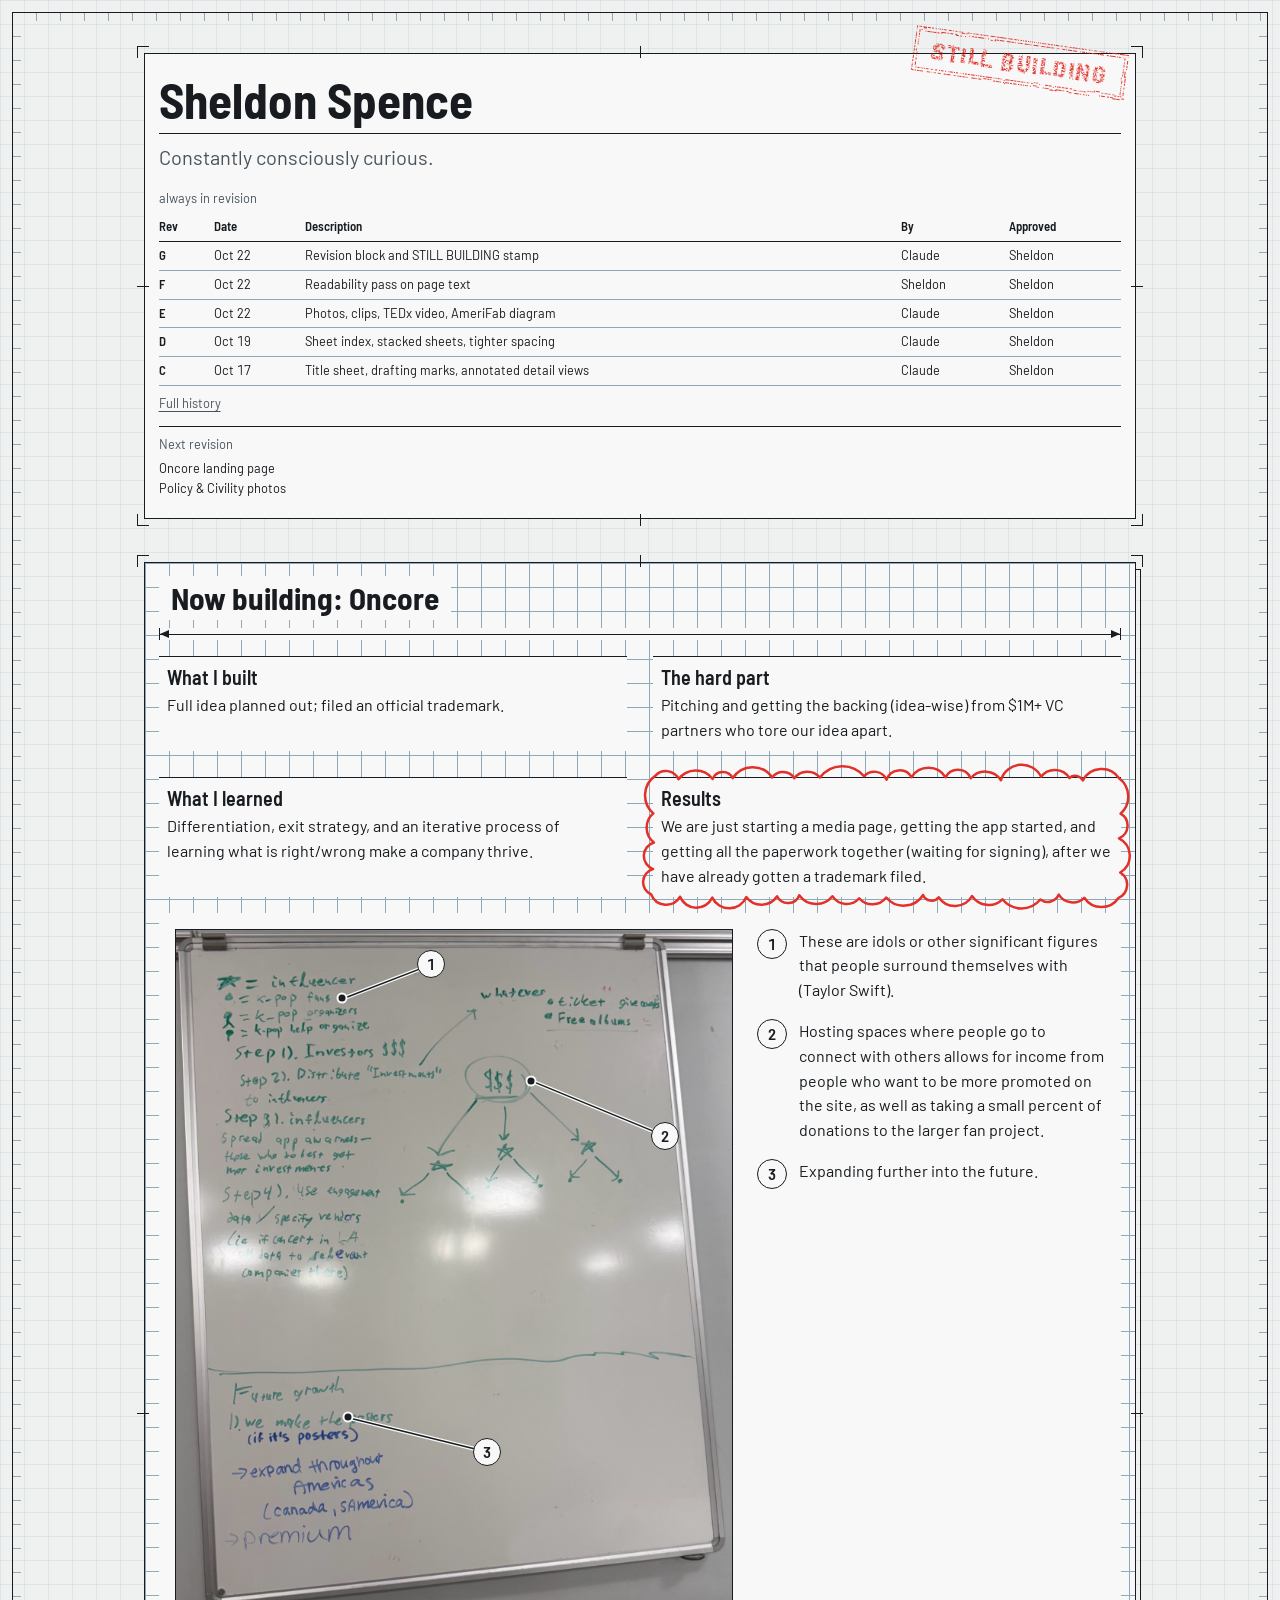
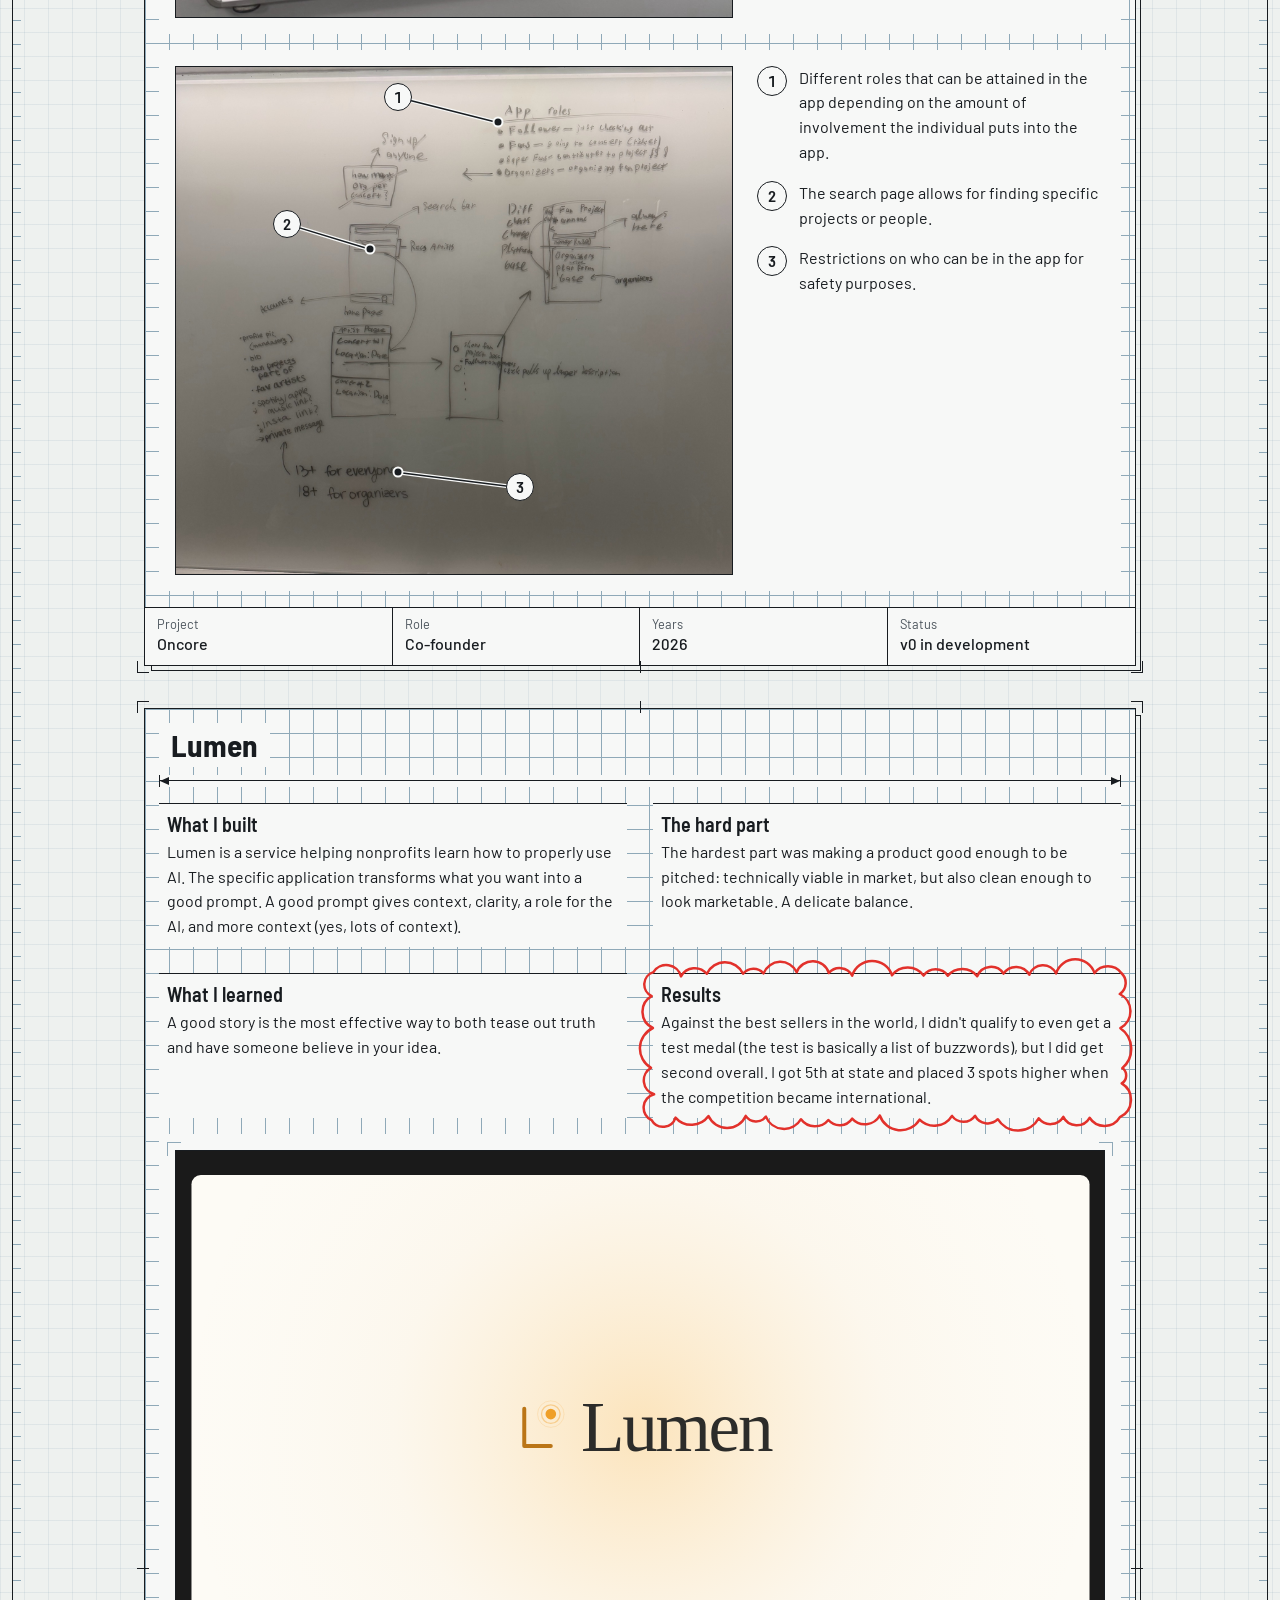
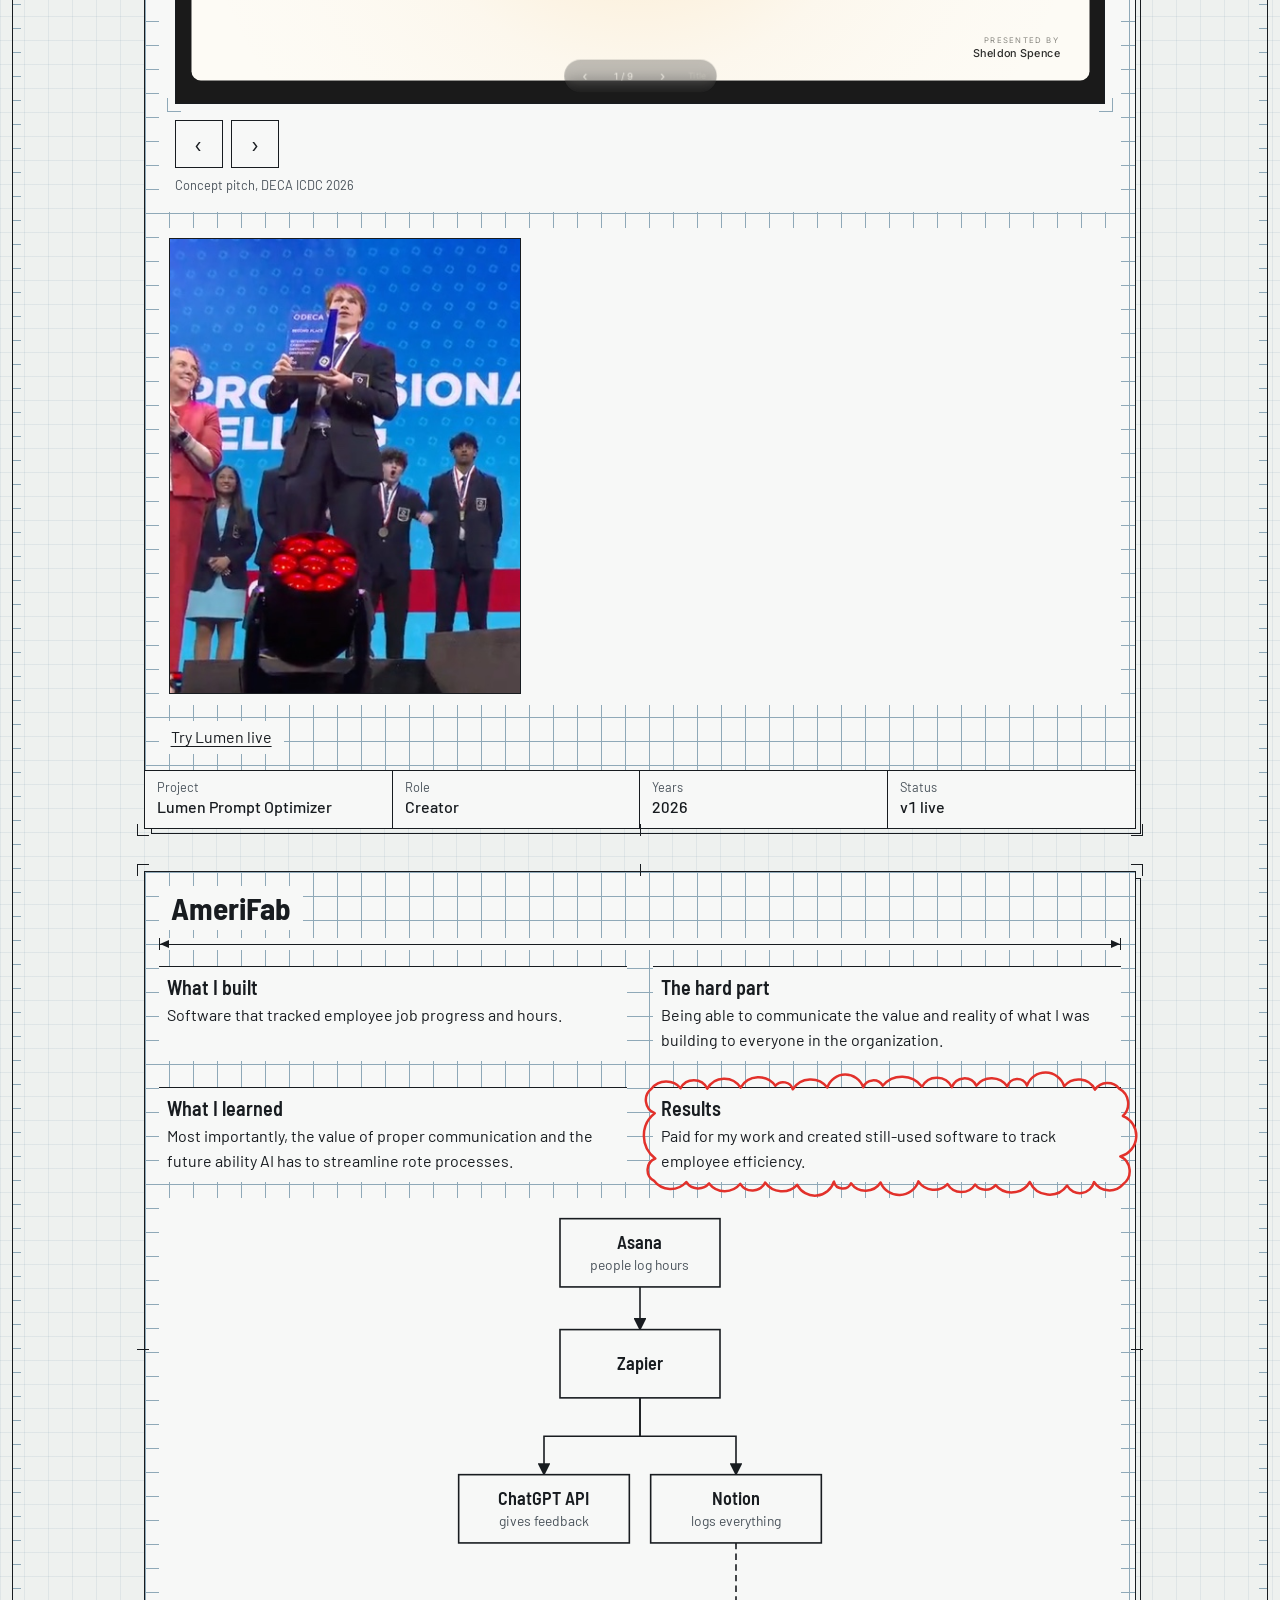
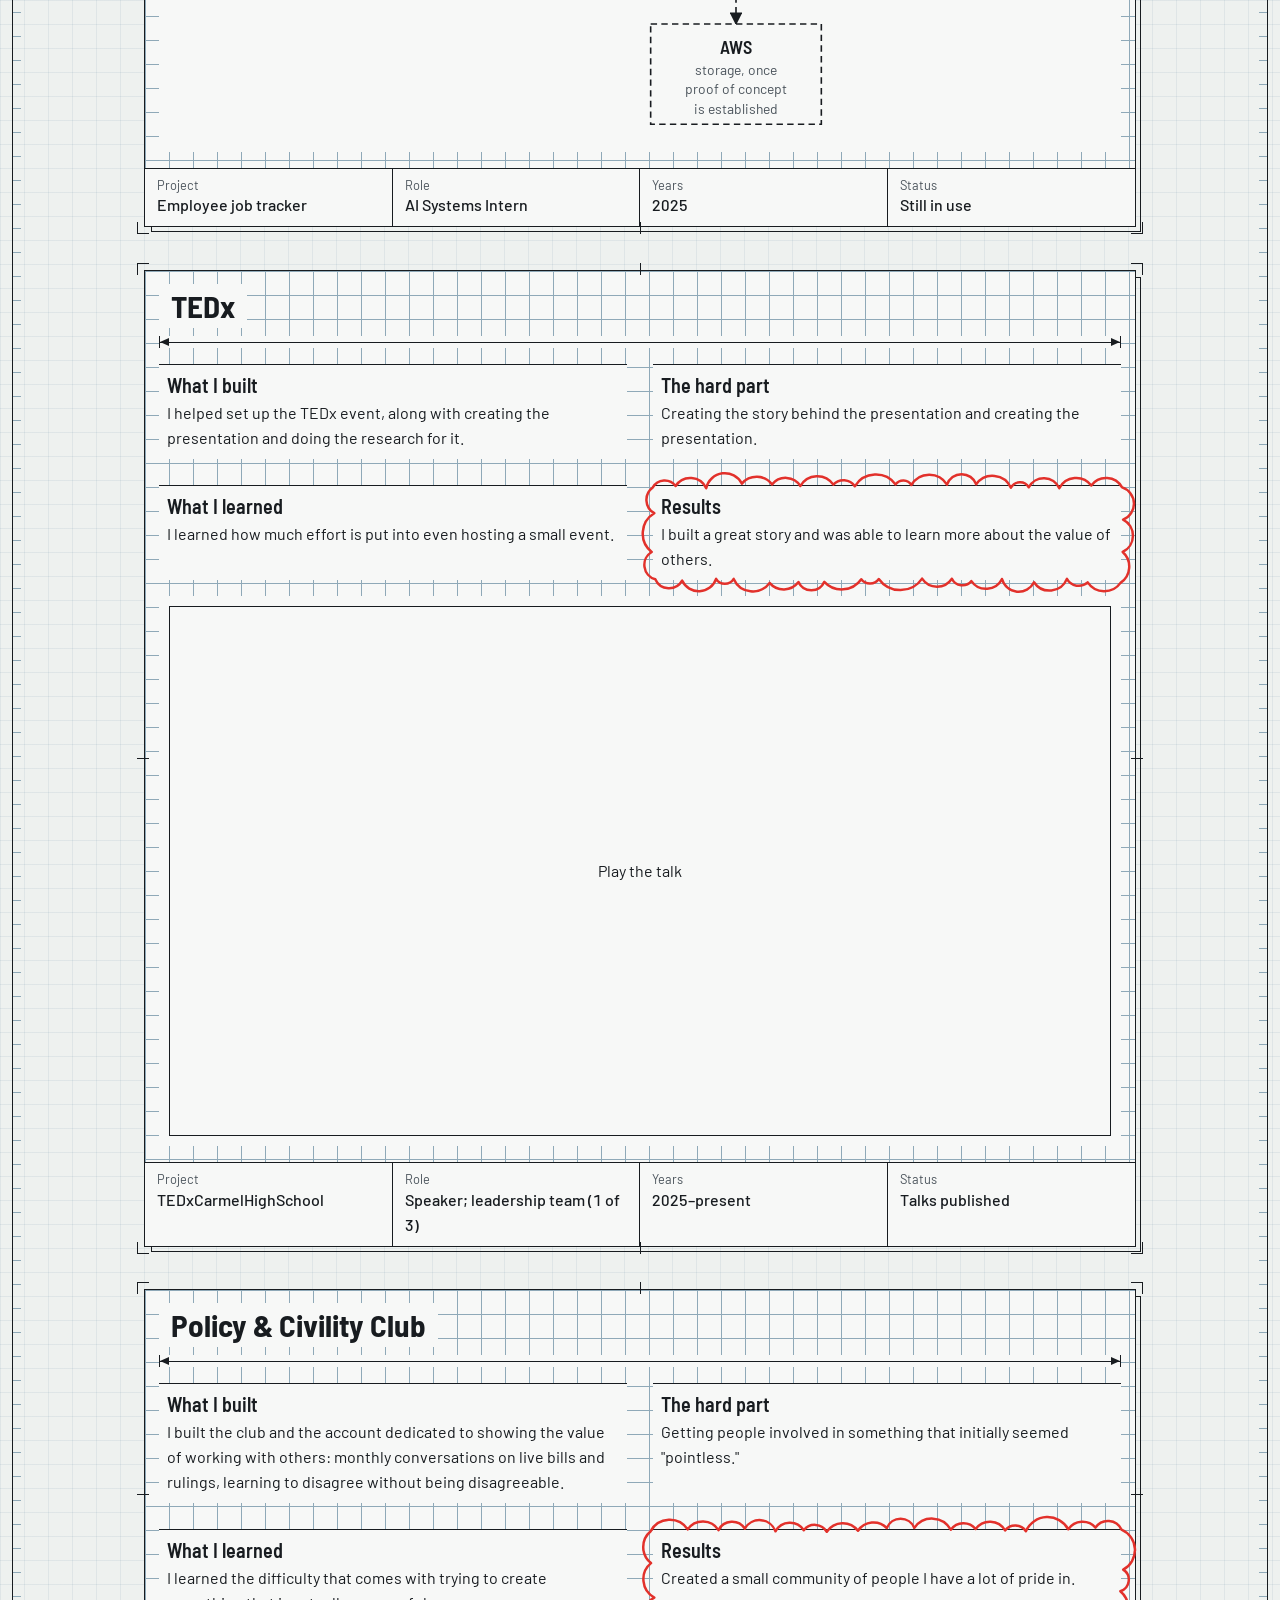
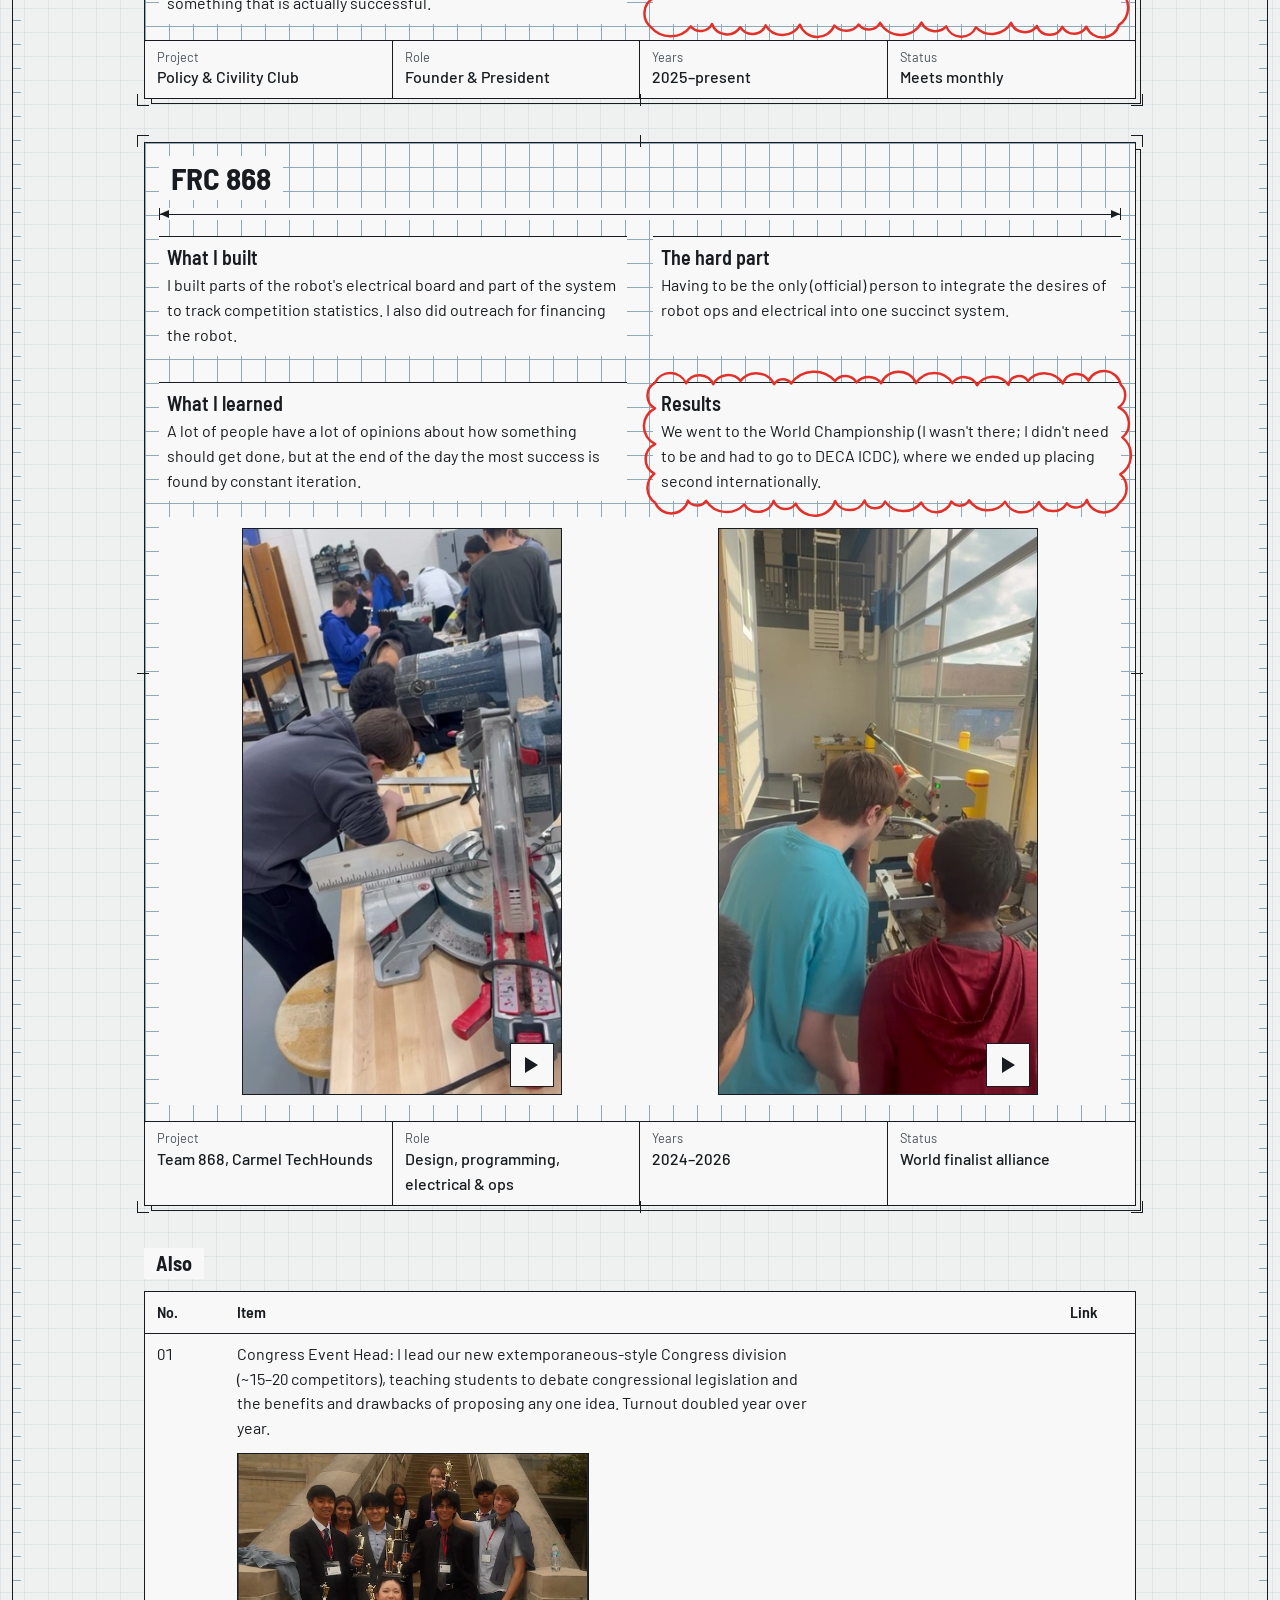
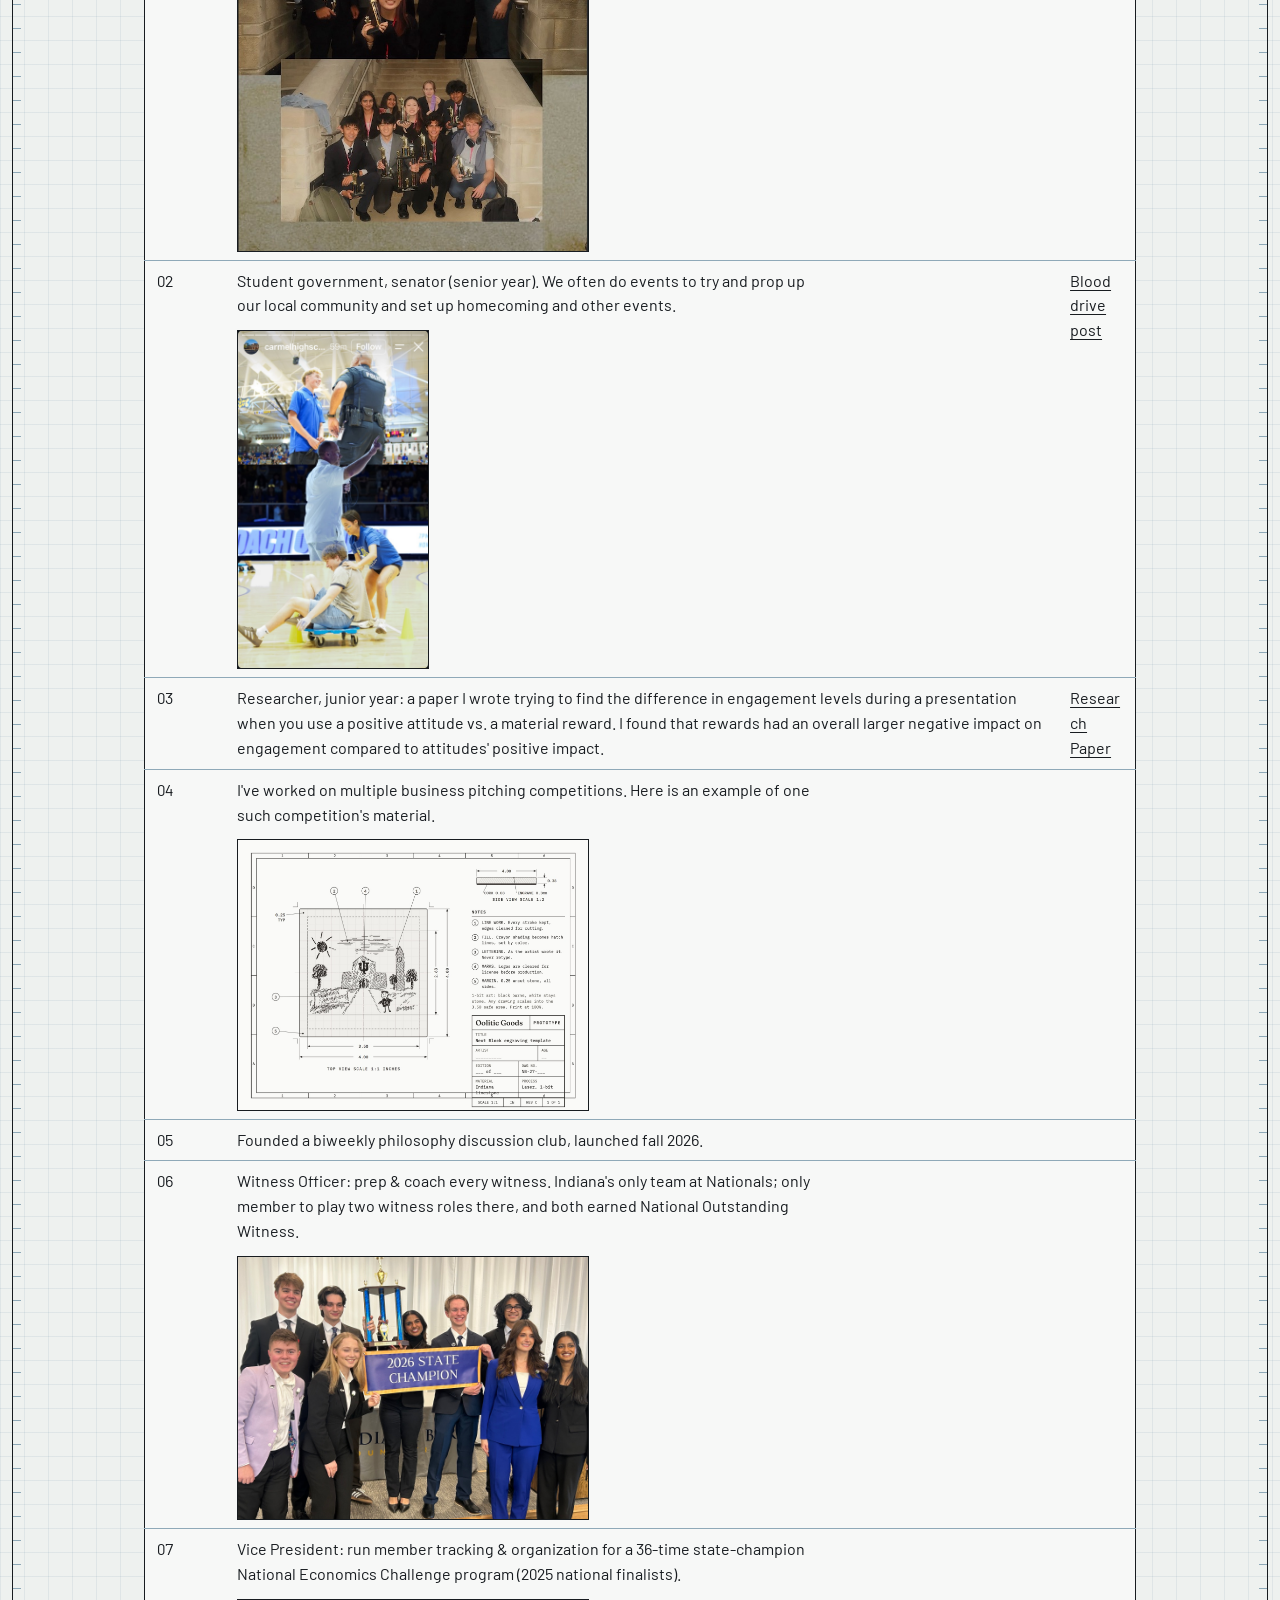
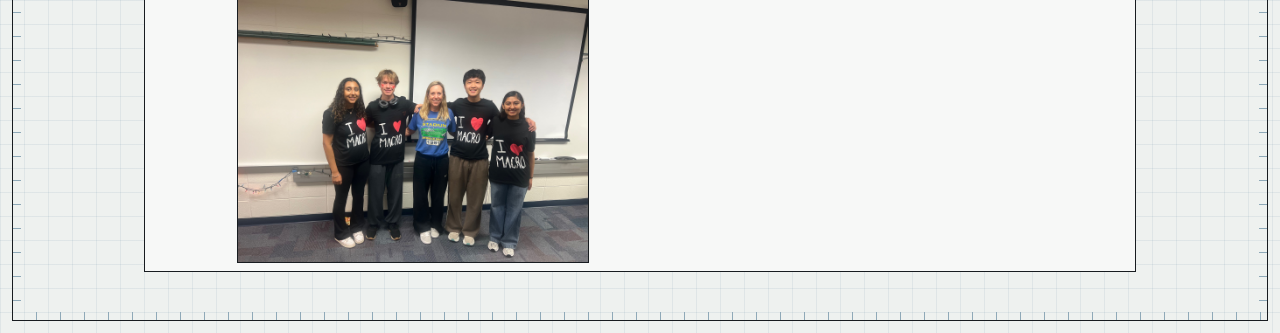
==== commit 505f606b: "Add STILL BUILDING stamp, revision block and Next revision list to the title sheet; add rule 8 to CL" ====
--- a/index.html
+++ b/index.html
@@ -14,6 +14,89 @@
   <header class="titlesheet">
     <h1>Sheldon Spence</h1>
     <p>Constantly consciously curious.</p>
+    <!-- The stamp is drawn rough by the #stamp-ink filter below. -->
+    <p class="stamp">STILL BUILDING</p>
+    <svg class="filter-defs" width="0" height="0" aria-hidden="true" focusable="false">
+      <filter id="stamp-ink" x="-5%" y="-10%" width="110%" height="120%">
+        <feTurbulence type="fractalNoise" baseFrequency="0.9" numOctaves="2" seed="7" result="grain"/>
+        <feColorMatrix in="grain" type="matrix" values="0 0 0 0 0  0 0 0 0 0  0 0 0 0 0  0 0 0 -9 5.2" result="specks"/>
+        <feComposite in="SourceGraphic" in2="specks" operator="in" result="worn"/>
+        <feTurbulence type="fractalNoise" baseFrequency="0.05" numOctaves="2" seed="3" result="wobble"/>
+        <feDisplacementMap in="worn" in2="wobble" scale="3" xChannelSelector="R" yChannelSelector="G"/>
+      </filter>
+    </svg>
+    <!-- Revision block. Newest row first; keep the latest five visible and mark older rows hidden (see CLAUDE.md rule 8). -->
+    <table class="revisions">
+      <caption>always in revision</caption>
+      <thead>
+        <tr>
+          <th scope="col">Rev</th>
+          <th scope="col">Date</th>
+          <th scope="col">Description</th>
+          <th scope="col">By</th>
+          <th scope="col">Approved</th>
+        </tr>
+      </thead>
+      <tbody>
+          <tr>
+            <th scope="row">G</th>
+            <td>Oct 22</td>
+            <td>Revision block and STILL BUILDING stamp</td>
+            <td>Claude</td>
+            <td>Sheldon</td>
+          </tr>
+          <tr>
+            <th scope="row">F</th>
+            <td>Oct 22</td>
+            <td>Readability pass on page text</td>
+            <td>Sheldon</td>
+            <td>Sheldon</td>
+          </tr>
+          <tr>
+            <th scope="row">E</th>
+            <td>Oct 22</td>
+            <td>Photos, clips, TEDx video, AmeriFab diagram</td>
+            <td>Claude</td>
+            <td>Sheldon</td>
+          </tr>
+          <tr>
+            <th scope="row">D</th>
+            <td>Oct 19</td>
+            <td>Sheet index, stacked sheets, tighter spacing</td>
+            <td>Claude</td>
+            <td>Sheldon</td>
+          </tr>
+          <tr>
+            <th scope="row">C</th>
+            <td>Oct 17</td>
+            <td>Title sheet, drafting marks, annotated detail views</td>
+            <td>Claude</td>
+            <td>Sheldon</td>
+          </tr>
+          <tr hidden>
+            <th scope="row">B</th>
+            <td>Oct 17</td>
+            <td>Redline design applied to all sheets</td>
+            <td>Claude</td>
+            <td>Sheldon</td>
+          </tr>
+          <tr hidden>
+            <th scope="row">A</th>
+            <td>Oct 17</td>
+            <td>First issue</td>
+            <td>Claude</td>
+            <td>Sheldon</td>
+          </tr>
+      </tbody>
+    </table>
+    <p class="rev-history"><a href="https://github.com/sheldonwspence-dev/Portfolio/commits/main" rel="noopener">Full history</a></p>
+    <div class="rev-next">
+      <p class="rev-next-label">Next revision</p>
+      <ul>
+        <li>Oncore landing page</li>
+        <li>Policy &amp; Civility photos</li>
+      </ul>
+    </div>
   </header>
   <main>
 
--- a/styles.css
+++ b/styles.css
@@ -230,6 +230,56 @@
   .titlesheet h1 { font-size: var(--step-5); }
 }
 
+/* The STILL BUILDING stamp: the one red-pen mark besides the clouds. The filter in index.html roughens the ink. */
+.filter-defs { position: absolute; }
+.titlesheet .stamp {
+  position: absolute;
+  top: -0.6rem;
+  right: -0.4rem;
+  z-index: 1;
+  margin: 0;
+  padding: 0.2rem 0.6rem;
+  border: 3px double var(--redline);
+  color: var(--redline);
+  font-family: var(--font-head);
+  font-size: var(--step-0);
+  font-weight: 700;
+  line-height: 1.1;
+  letter-spacing: 0.06em;
+  white-space: nowrap;
+  transform: rotate(8deg);
+  filter: url(#stamp-ink);
+  pointer-events: none;
+}
+@media (min-width: 48rem) {
+  .titlesheet .stamp { top: -0.9rem; right: 0.5rem; font-size: var(--step-2); border-width: 4px; padding: 0.3rem 0.9rem; }
+}
+
+/* Revision block on the title sheet: a small engineering revision table */
+.revisions {
+  width: 100%;
+  margin-top: 1rem;
+  border-collapse: collapse;
+  font-size: var(--step--1);
+  font-variant-numeric: tabular-nums;
+  overflow-wrap: anywhere;
+}
+.revisions caption { padding-bottom: 0.25rem; text-align: left; color: var(--ink-muted); }
+.revisions th, .revisions td {
+  padding: 0.25rem 0.5rem 0.25rem 0;
+  text-align: left;
+  vertical-align: top;
+  border-bottom: 1px solid var(--construction);
+}
+.revisions thead th { border-bottom: 1px solid var(--ink); font-weight: 600; }
+.revisions tbody th { font-family: var(--font-head); font-weight: 600; }
+.revisions tbody tr:last-child th, .revisions tbody tr:last-child td { border-bottom: 0; }
+.titlesheet .rev-history { margin-top: 0.5rem; font-size: var(--step--1); }
+.rev-next { margin-top: 0.75rem; padding-top: 0.5rem; border-top: 1px solid var(--ink); font-size: var(--step--1); }
+.titlesheet .rev-next p { font-size: var(--step--1); }
+.titlesheet .rev-next-label { color: var(--ink-muted); }
+.rev-next ul { margin: 0.25rem 0 0; padding: 0; list-style: none; }
+
 h2 {
   margin: 0;
   width: fit-content;
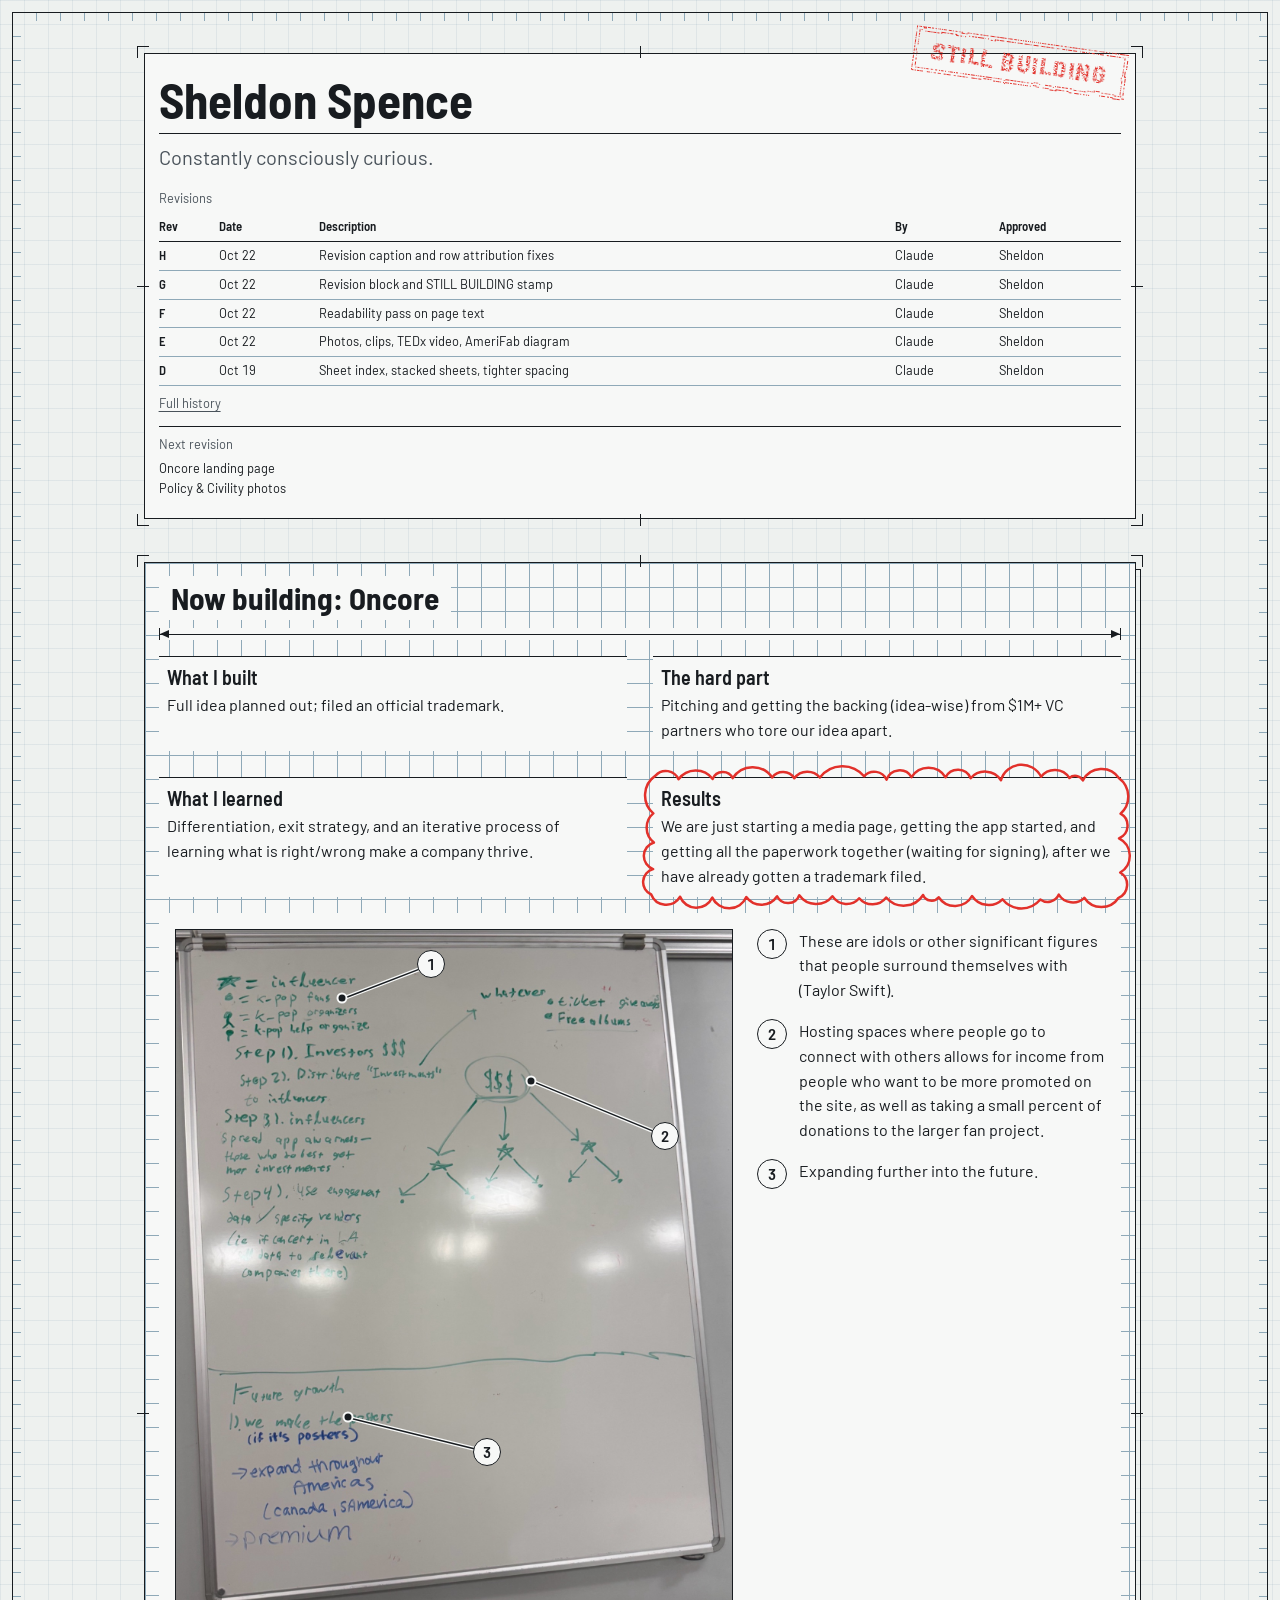
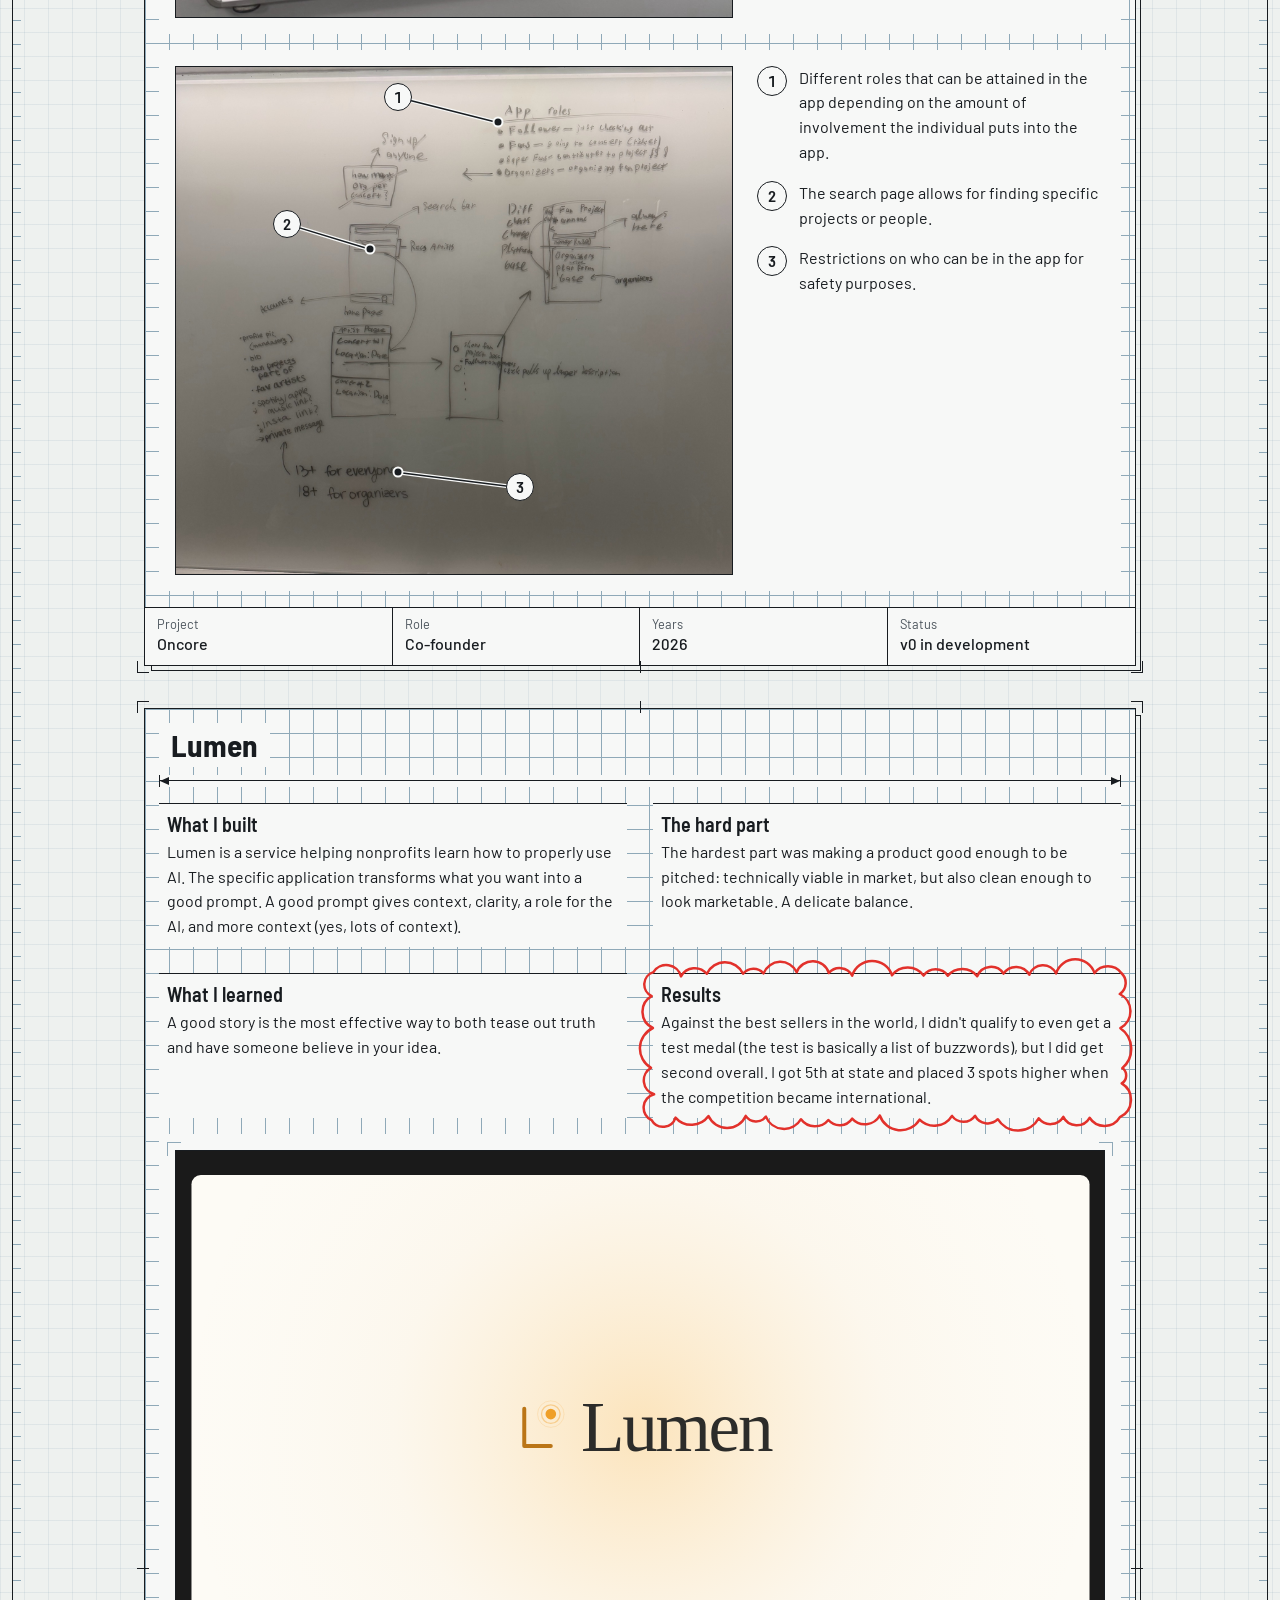
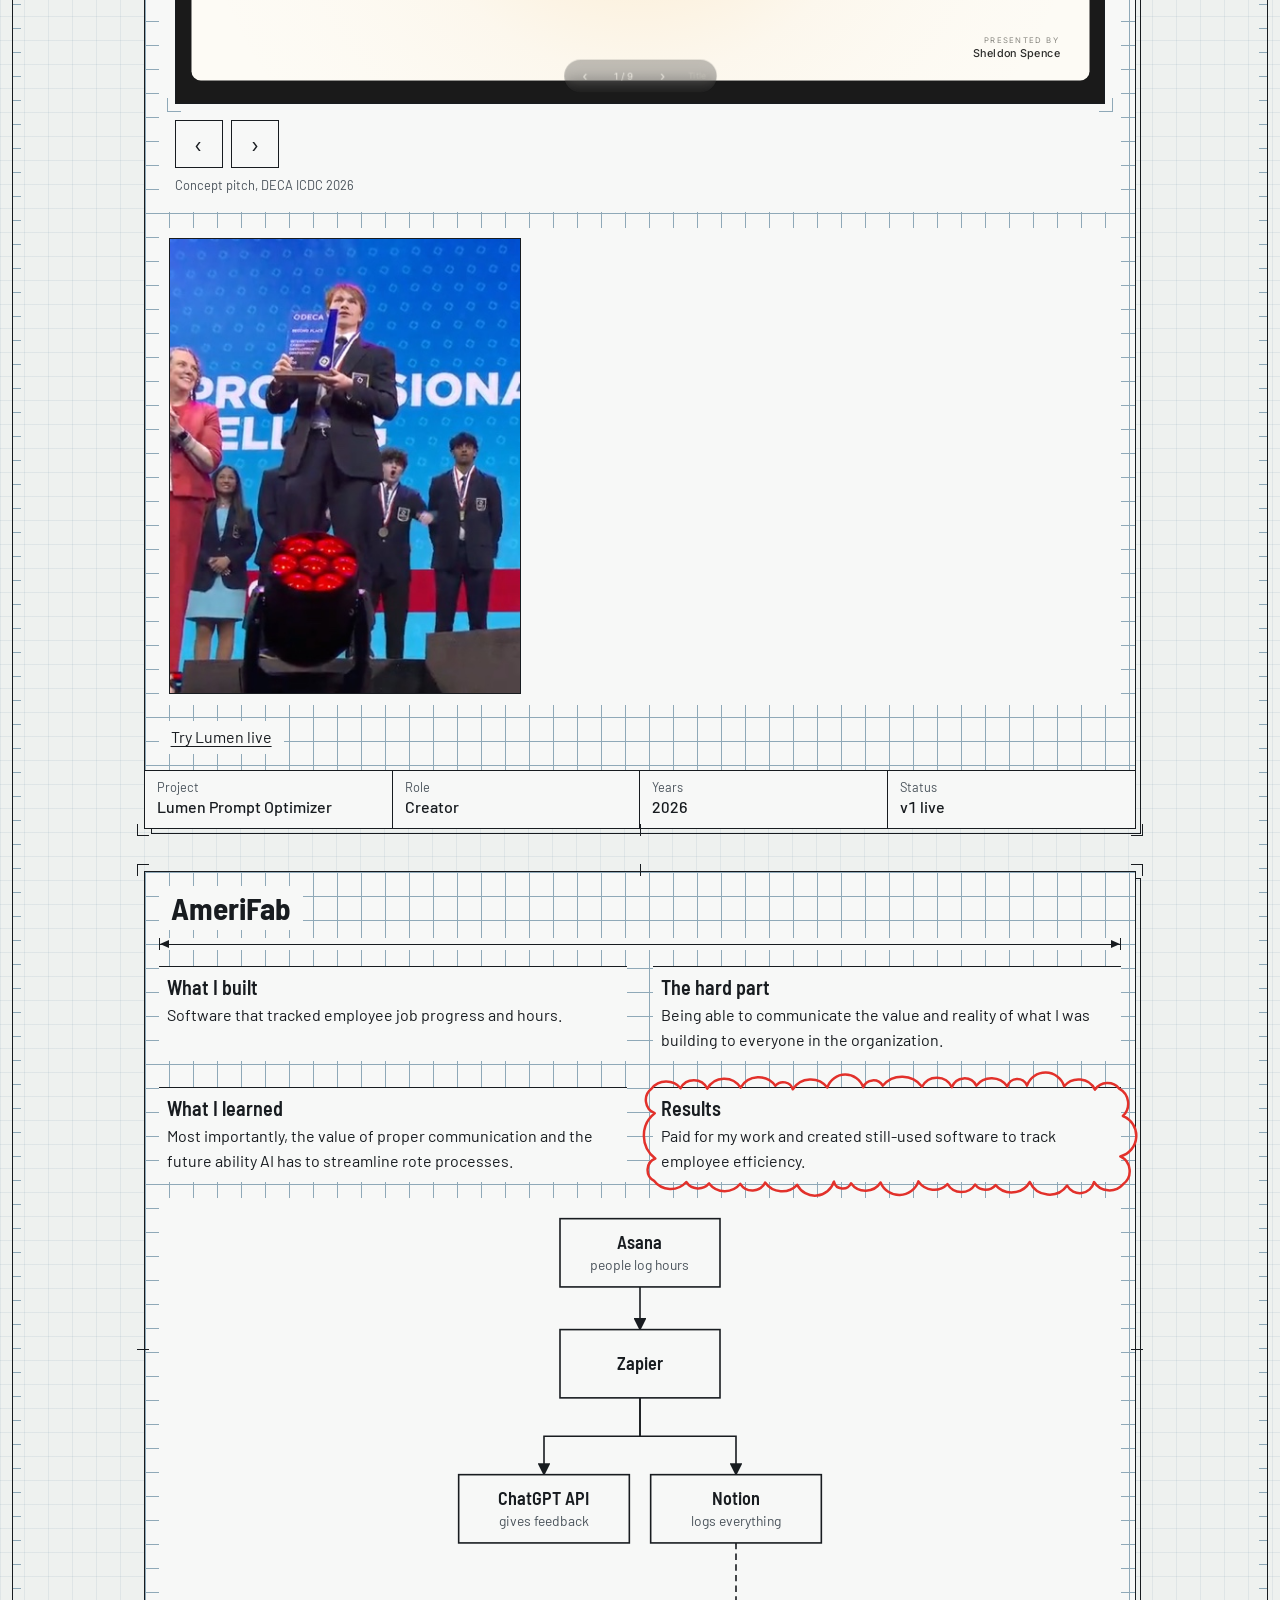
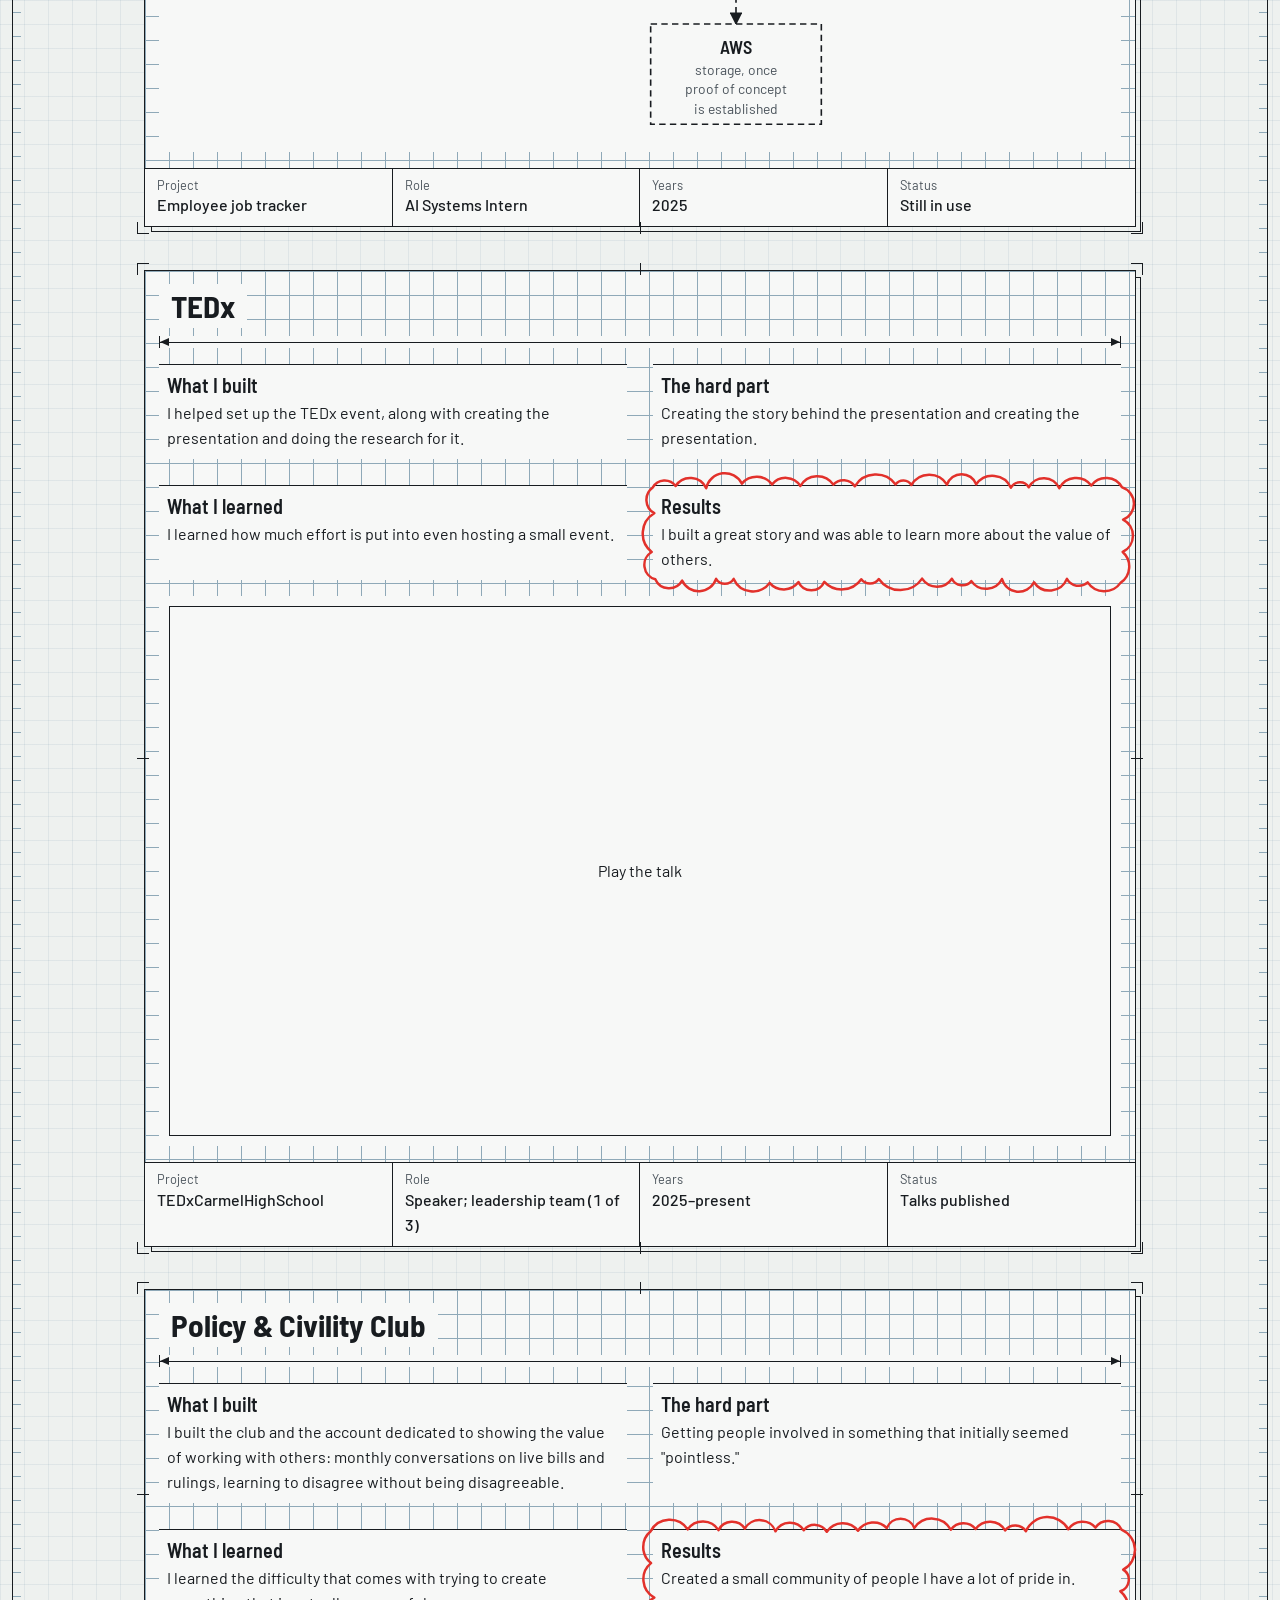
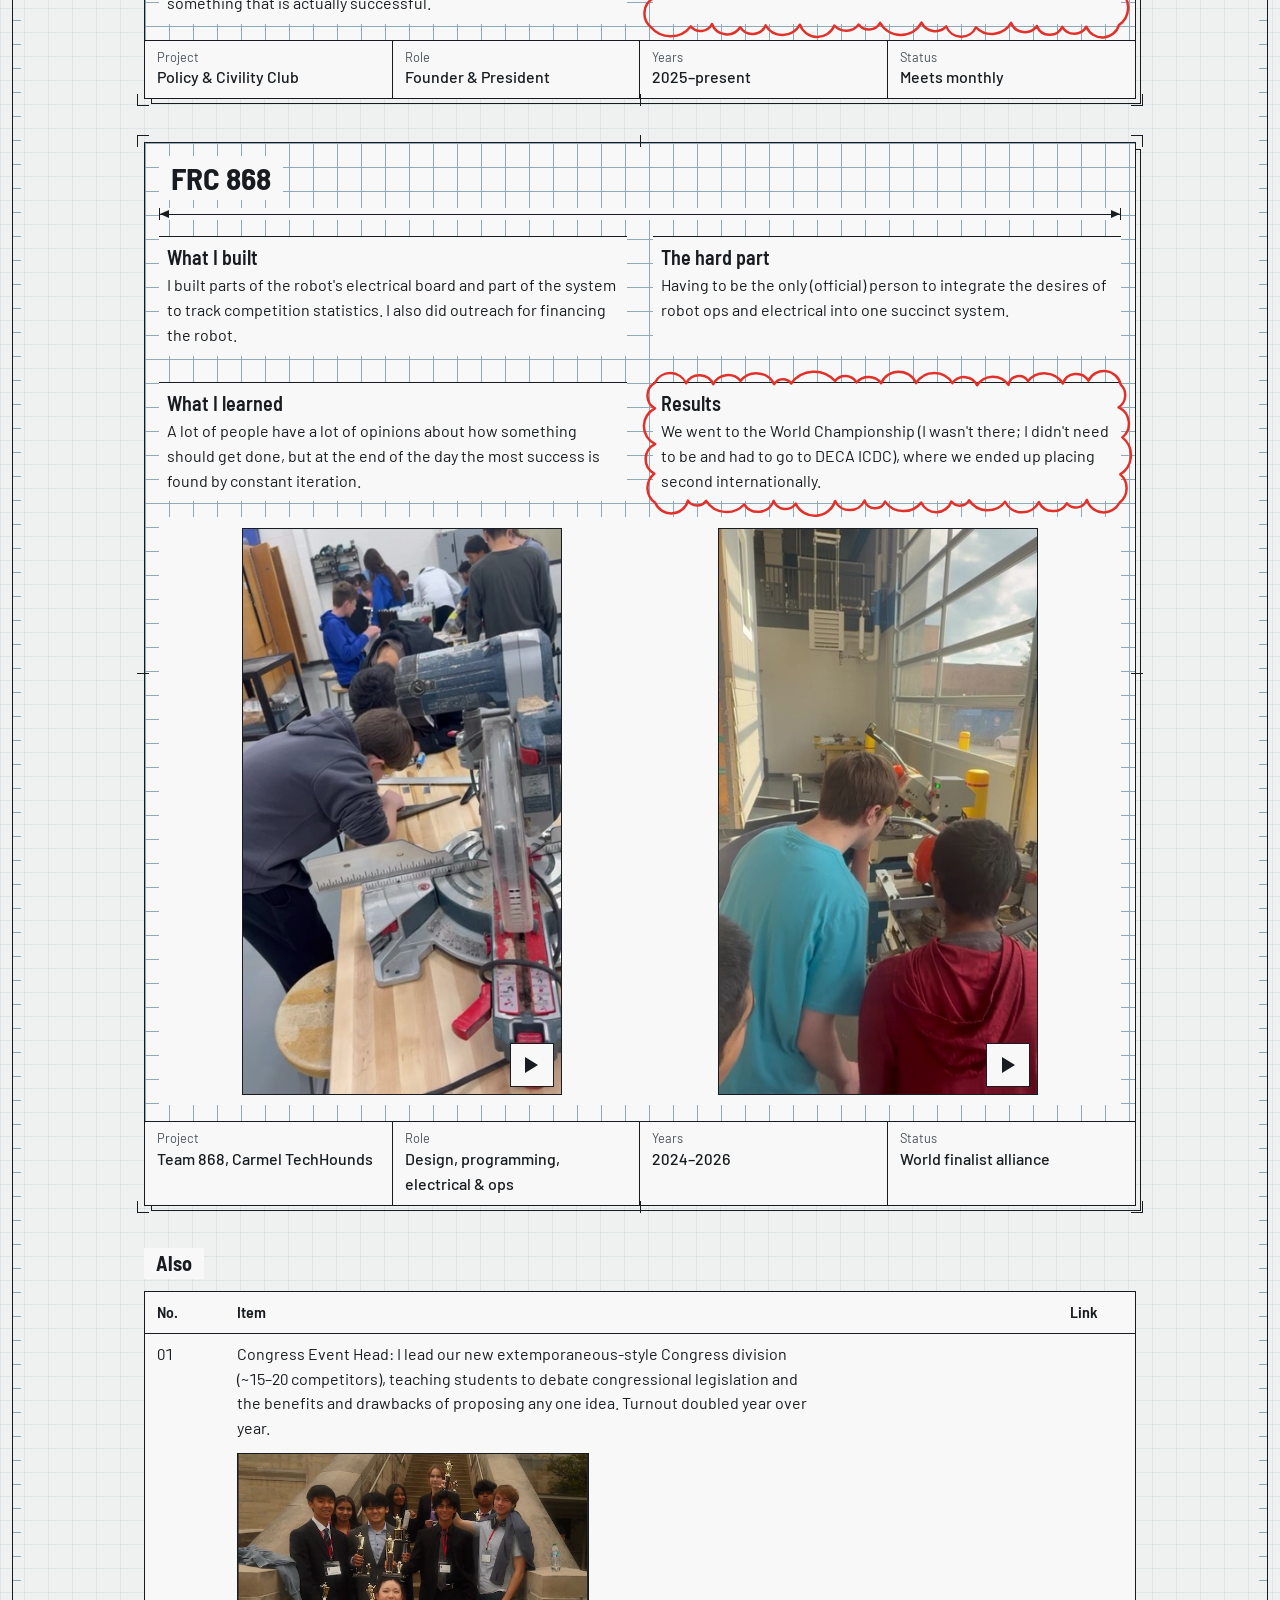
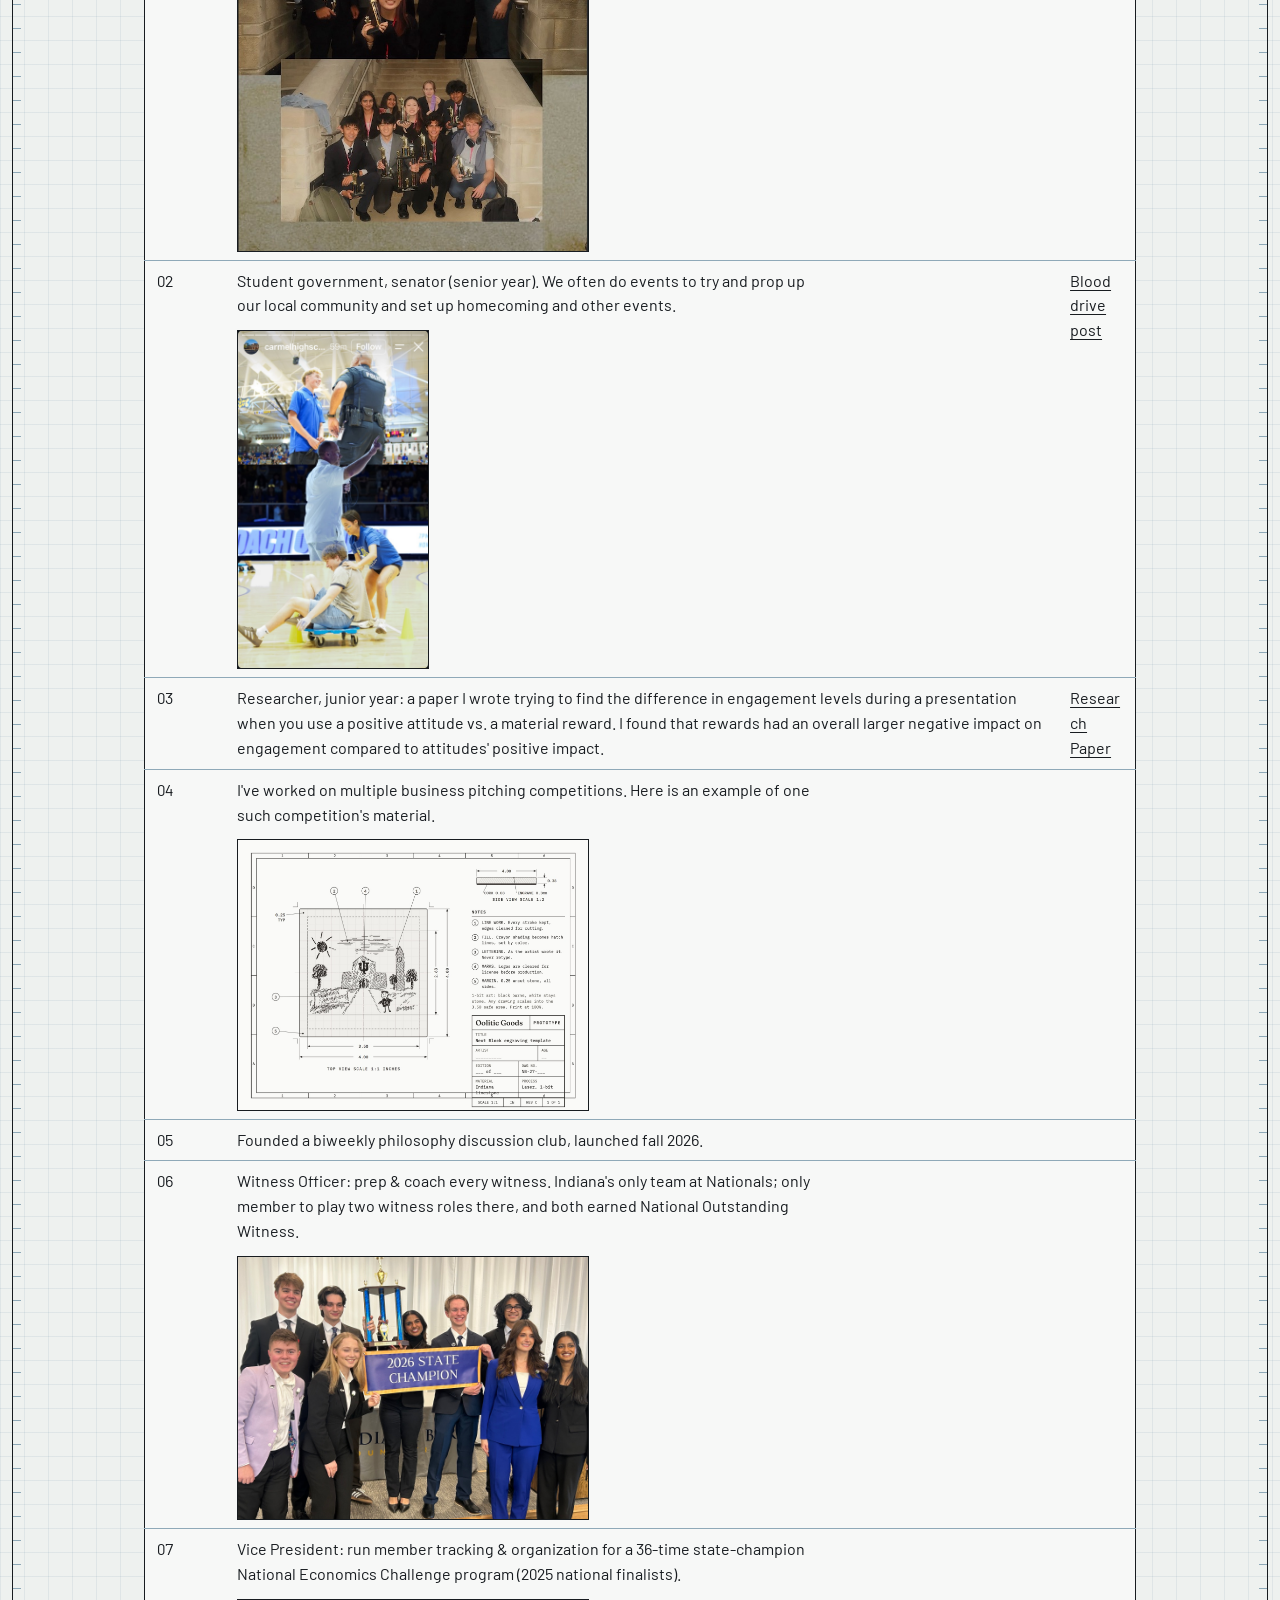
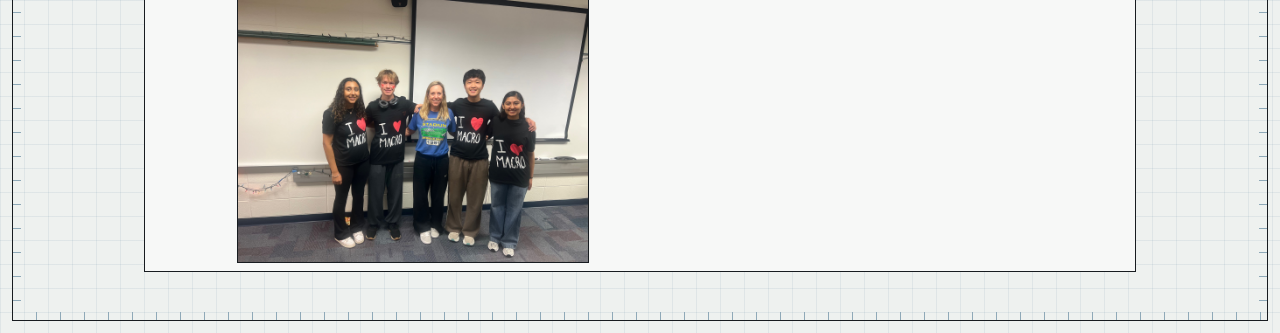
==== commit 2346069e: "Revision block: caption Revisions, row F by Claude, add row H; log the 75797a7 message correction Co" ====
--- a/index.html
+++ b/index.html
@@ -27,7 +27,7 @@
     </svg>
     <!-- Revision block. Newest row first; keep the latest five visible and mark older rows hidden (see CLAUDE.md rule 8). -->
     <table class="revisions">
-      <caption>always in revision</caption>
+      <caption>Revisions</caption>
       <thead>
         <tr>
           <th scope="col">Rev</th>
@@ -39,6 +39,13 @@
       </thead>
       <tbody>
           <tr>
+            <th scope="row">H</th>
+            <td>Oct 22</td>
+            <td>Revision caption and row attribution fixes</td>
+            <td>Claude</td>
+            <td>Sheldon</td>
+          </tr>
+          <tr>
             <th scope="row">G</th>
             <td>Oct 22</td>
             <td>Revision block and STILL BUILDING stamp</td>
@@ -49,7 +56,7 @@
             <th scope="row">F</th>
             <td>Oct 22</td>
             <td>Readability pass on page text</td>
-            <td>Sheldon</td>
+            <td>Claude</td>
             <td>Sheldon</td>
           </tr>
           <tr>
@@ -66,7 +73,7 @@
             <td>Claude</td>
             <td>Sheldon</td>
           </tr>
-          <tr>
+          <tr hidden>
             <th scope="row">C</th>
             <td>Oct 17</td>
             <td>Title sheet, drafting marks, annotated detail views</td>
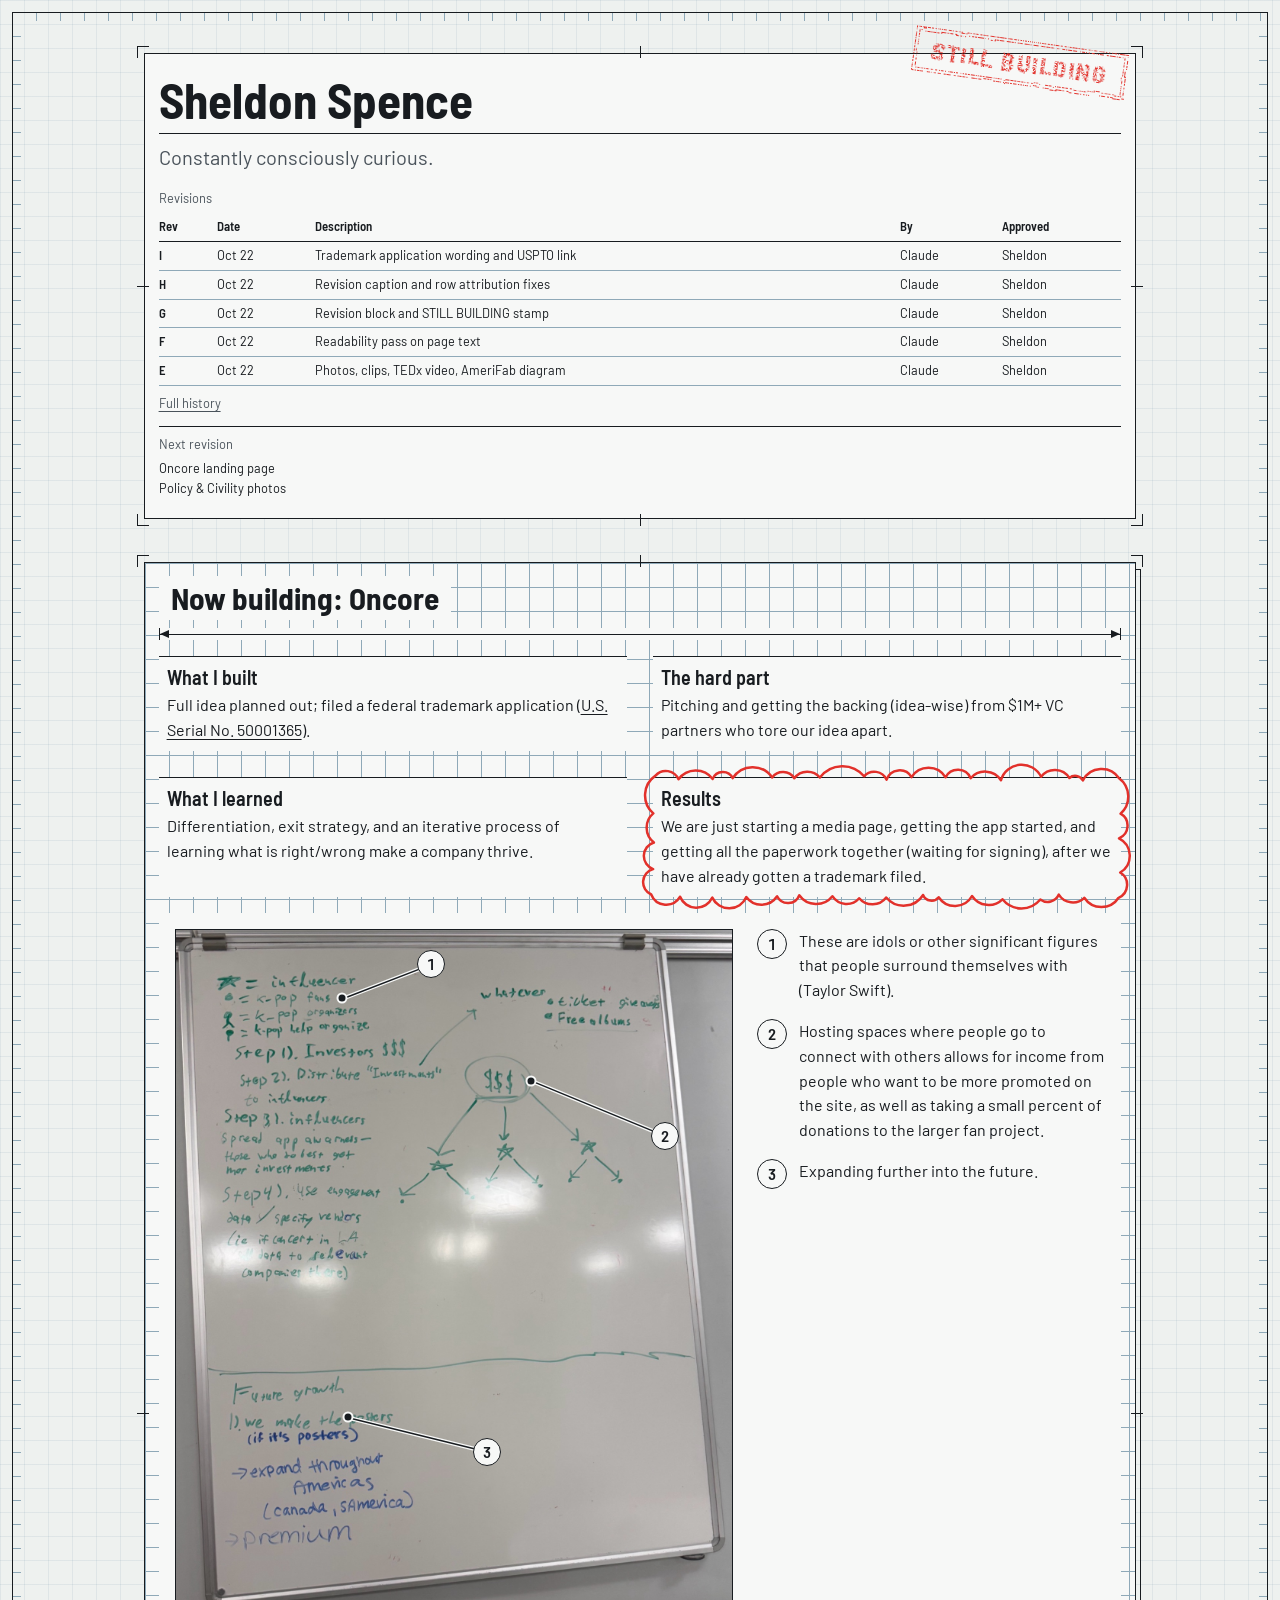
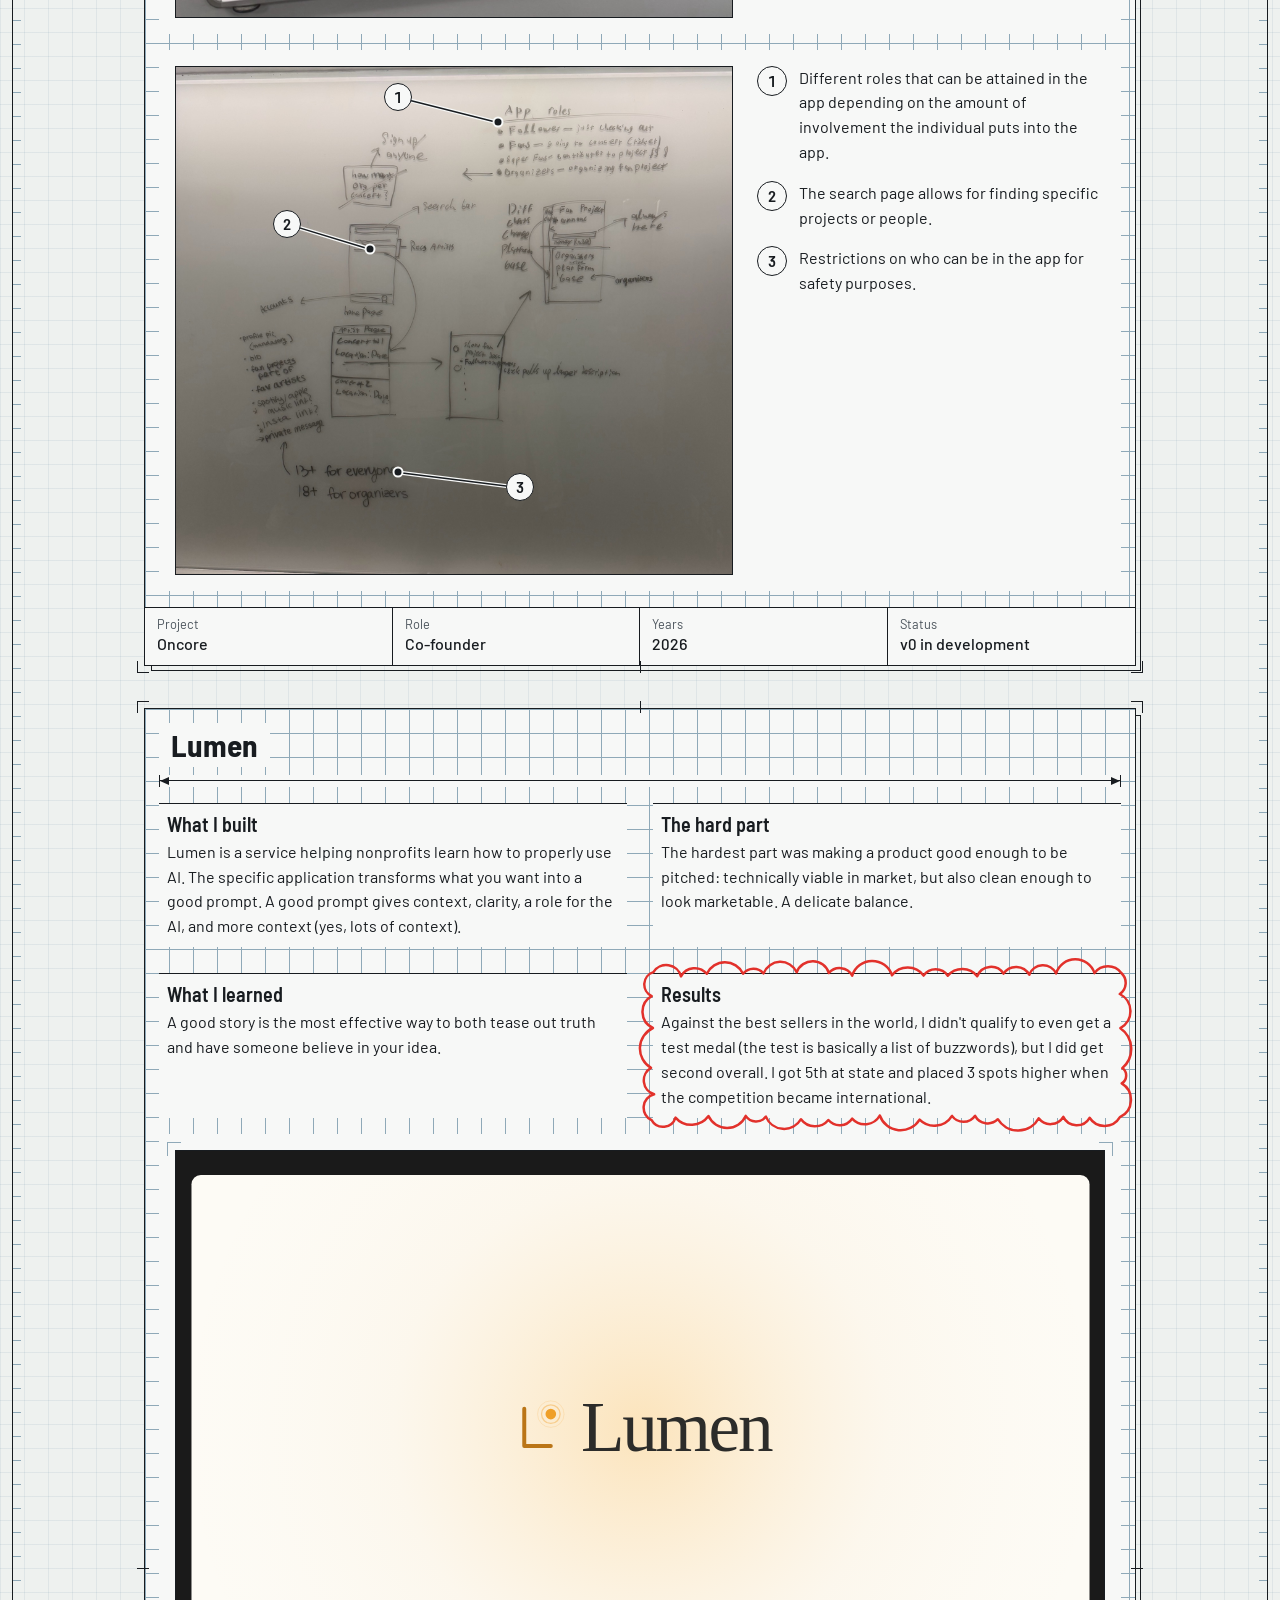
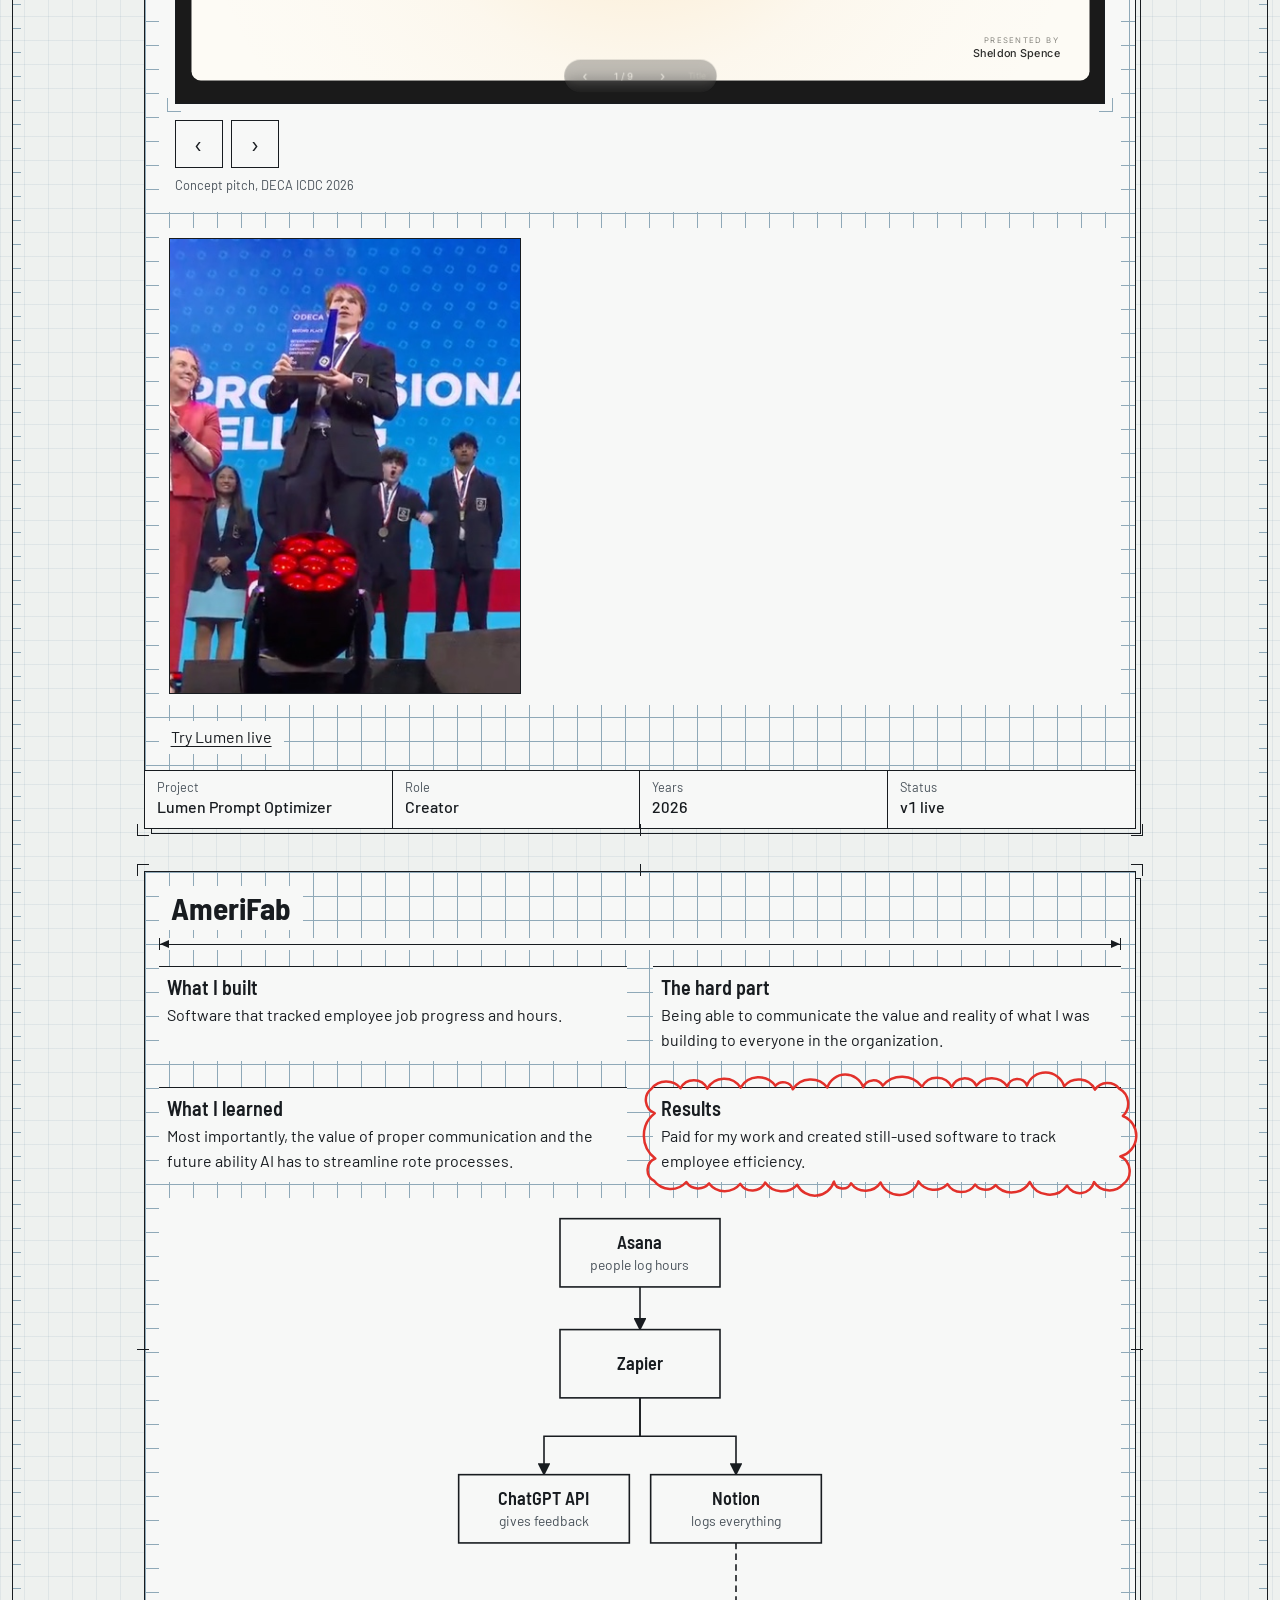
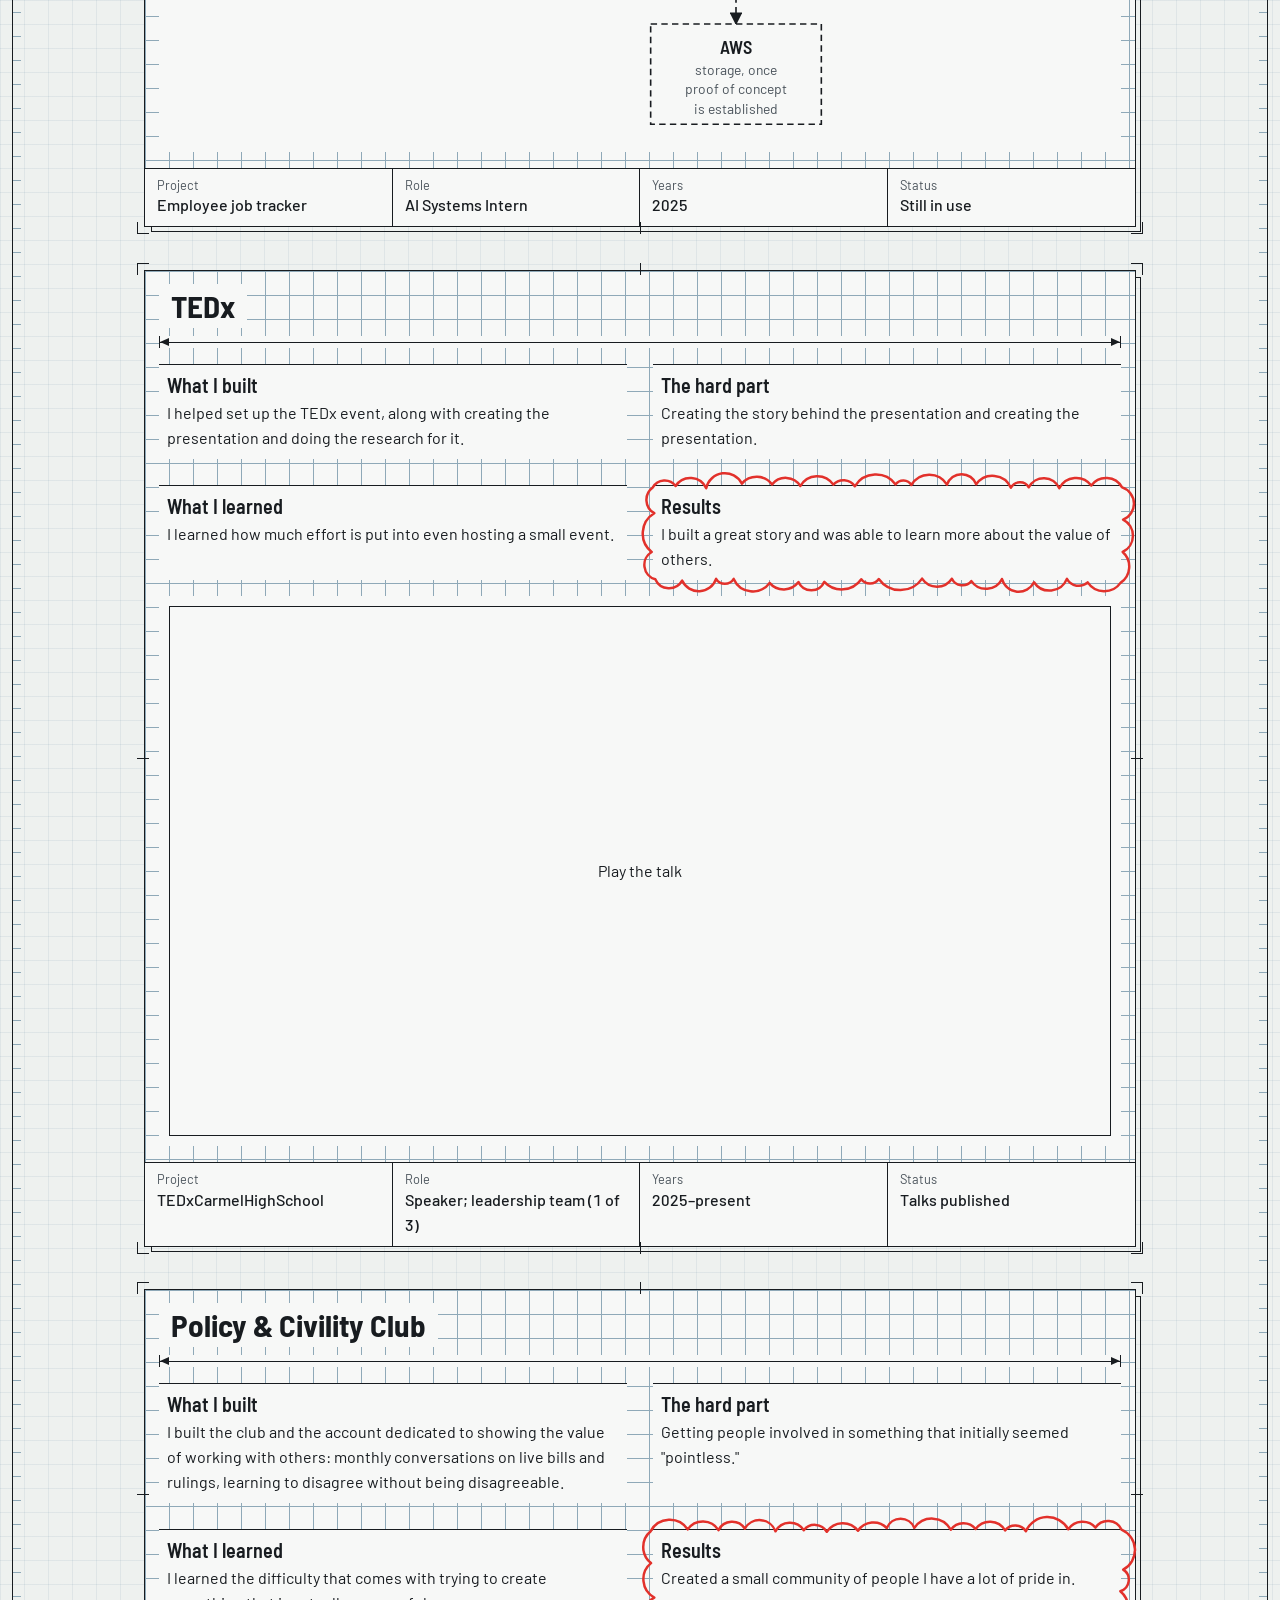
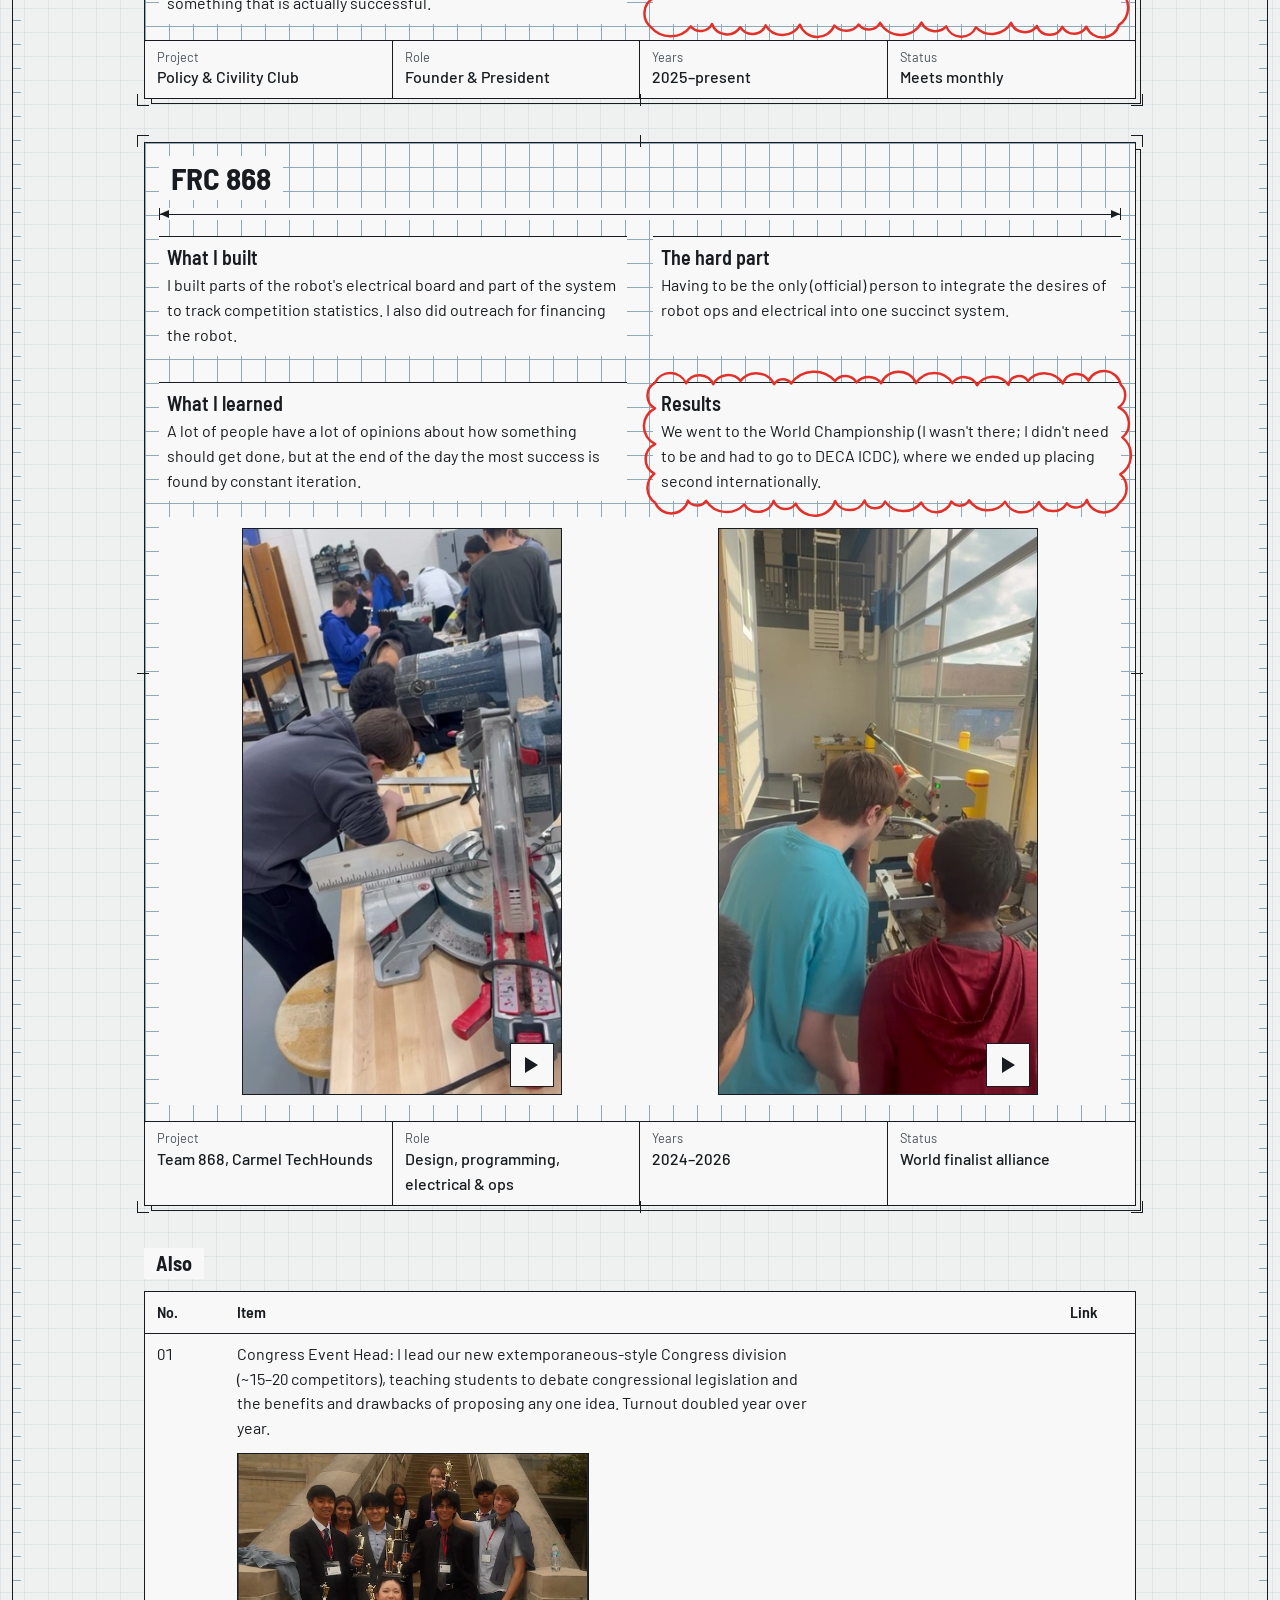
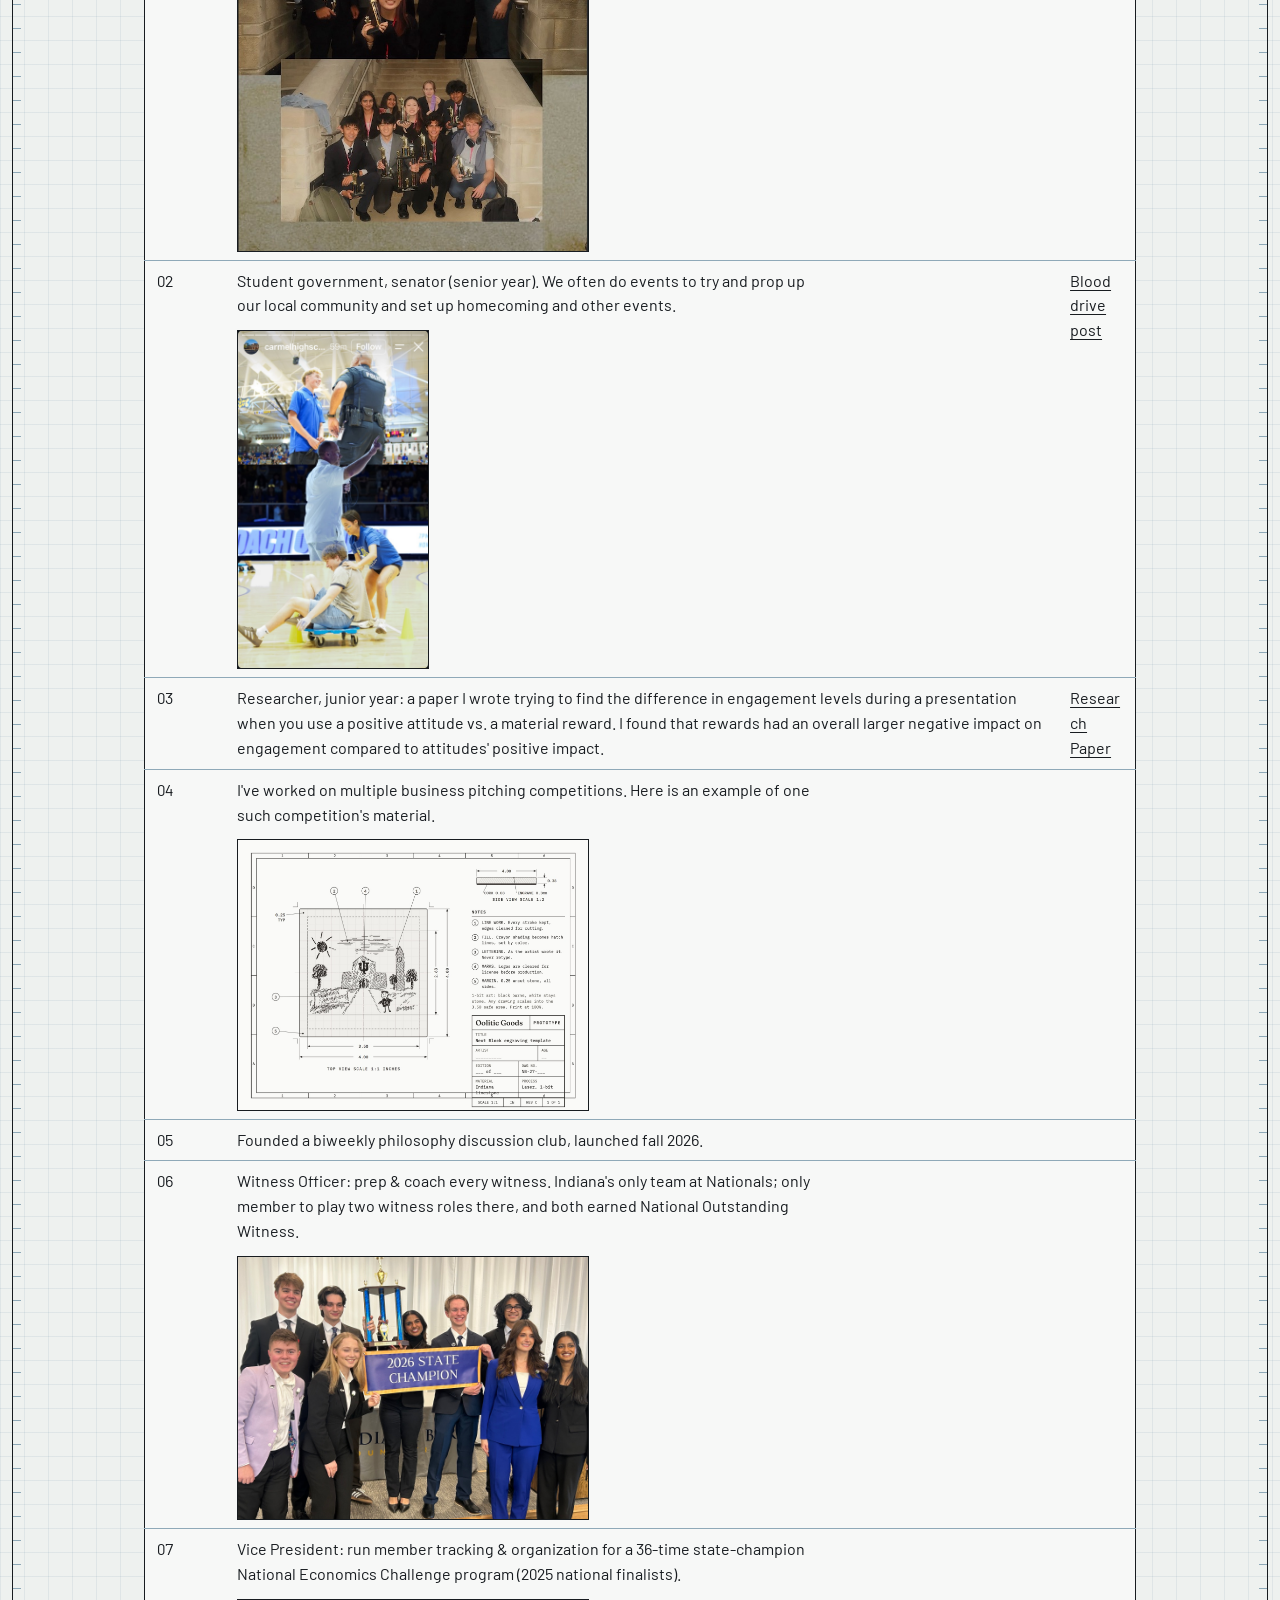
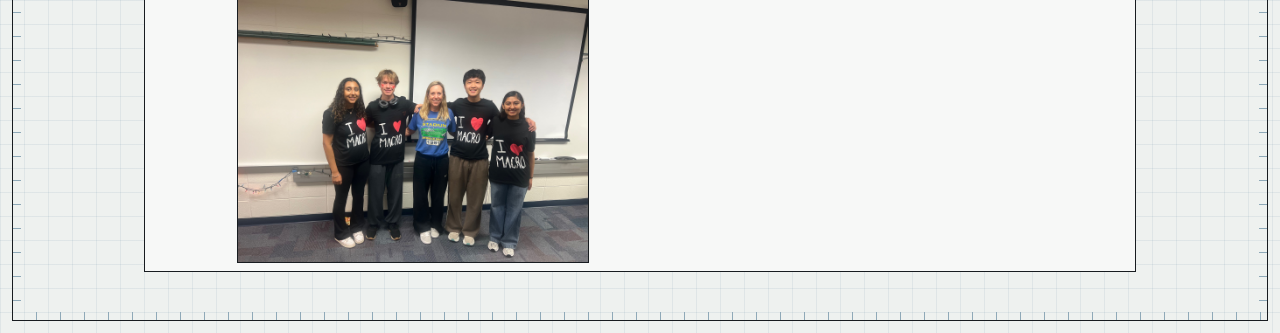
==== commit 81ed6bfe: "Trademark application wording and USPTO link on the page; revision row I; add rule 9 (check live pag" ====
--- a/index.html
+++ b/index.html
@@ -39,6 +39,13 @@
       </thead>
       <tbody>
           <tr>
+            <th scope="row">I</th>
+            <td>Oct 22</td>
+            <td>Trademark application wording and USPTO link</td>
+            <td>Claude</td>
+            <td>Sheldon</td>
+          </tr>
+          <tr>
             <th scope="row">H</th>
             <td>Oct 22</td>
             <td>Revision caption and row attribution fixes</td>
@@ -66,7 +73,7 @@
             <td>Claude</td>
             <td>Sheldon</td>
           </tr>
-          <tr>
+          <tr hidden>
             <th scope="row">D</th>
             <td>Oct 19</td>
             <td>Sheet index, stacked sheets, tighter spacing</td>
@@ -114,7 +121,7 @@
       <div class="views">
         <section>
           <h3>What I built</h3>
-          <p>Full idea planned out; filed an official trademark.</p>
+          <p>Full idea planned out; filed a federal trademark application (<a href="https://tsdr.uspto.gov/#caseNumber=50001365&amp;caseType=SERIAL_NO&amp;searchType=statusSearch" target="_blank" rel="noopener noreferrer">U.S. Serial No. 50001365</a>).</p>
         </section>
         <section>
           <h3>The hard part</h3>
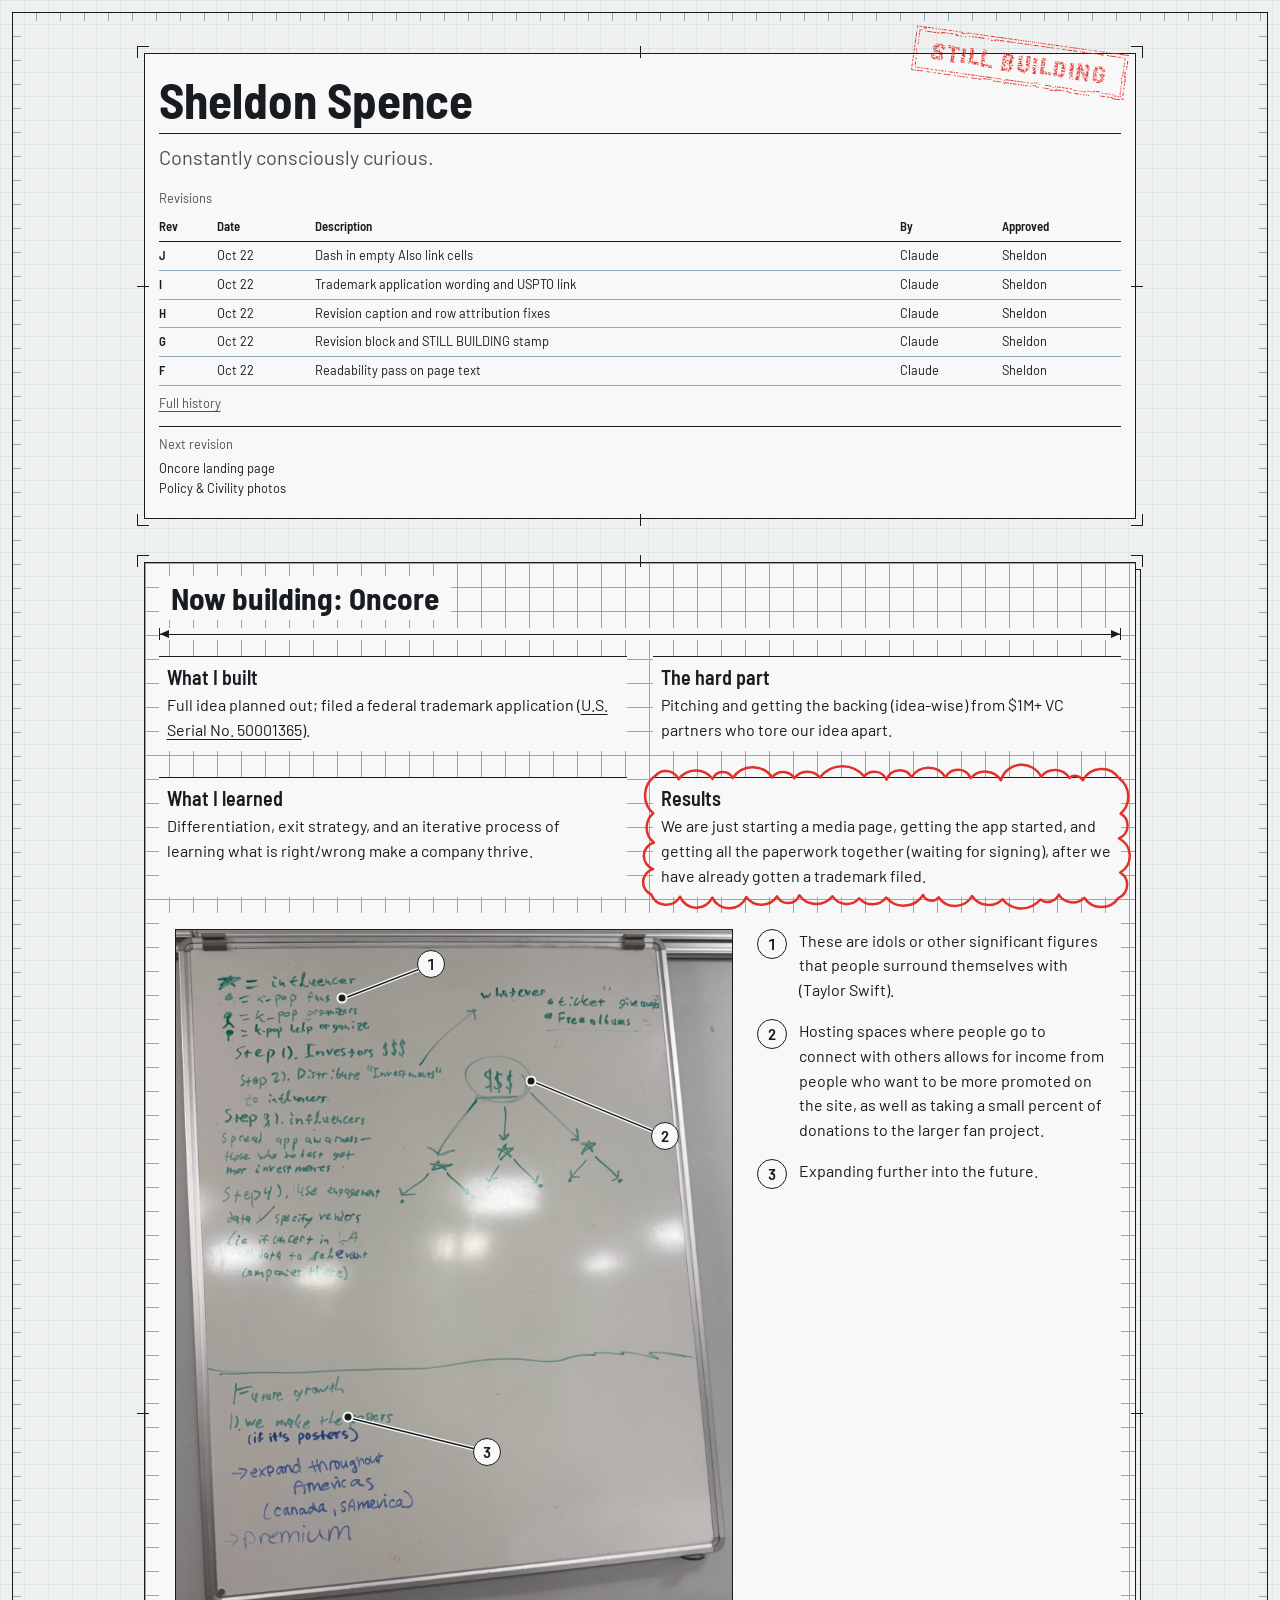
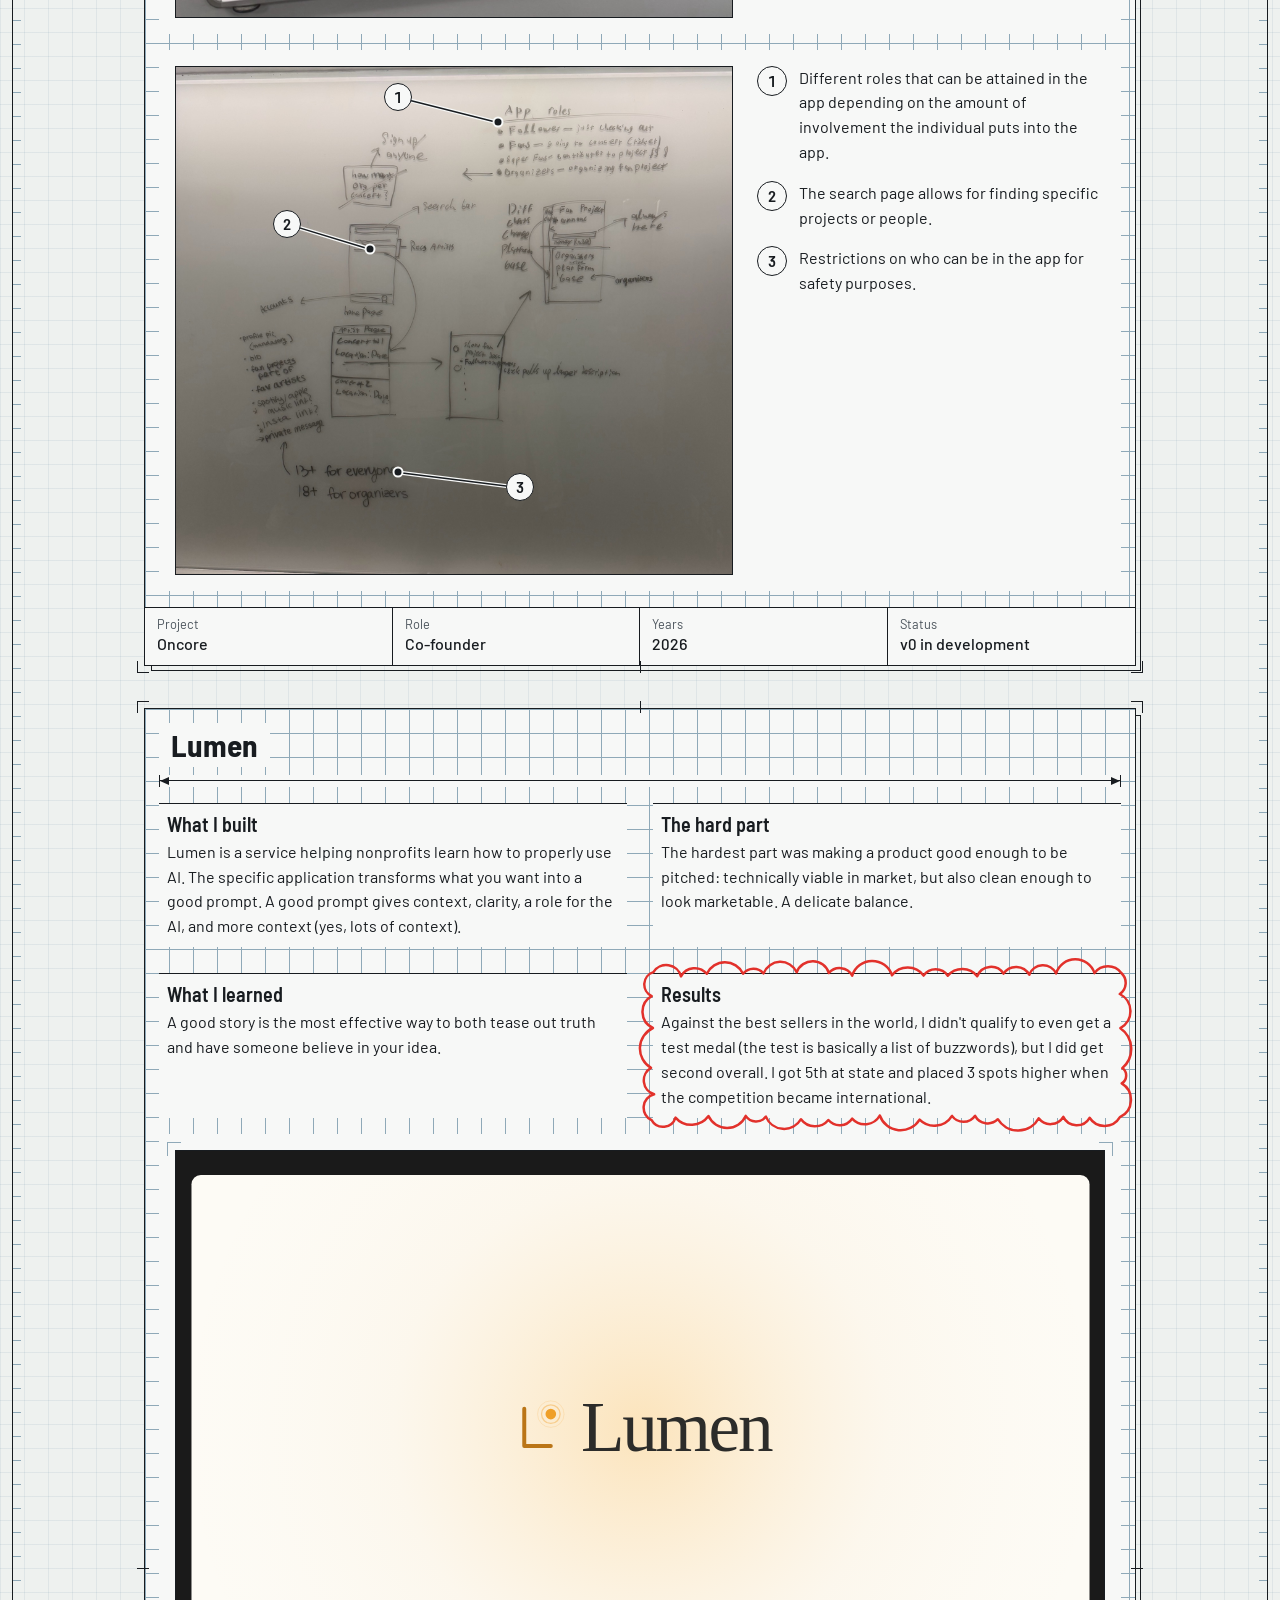
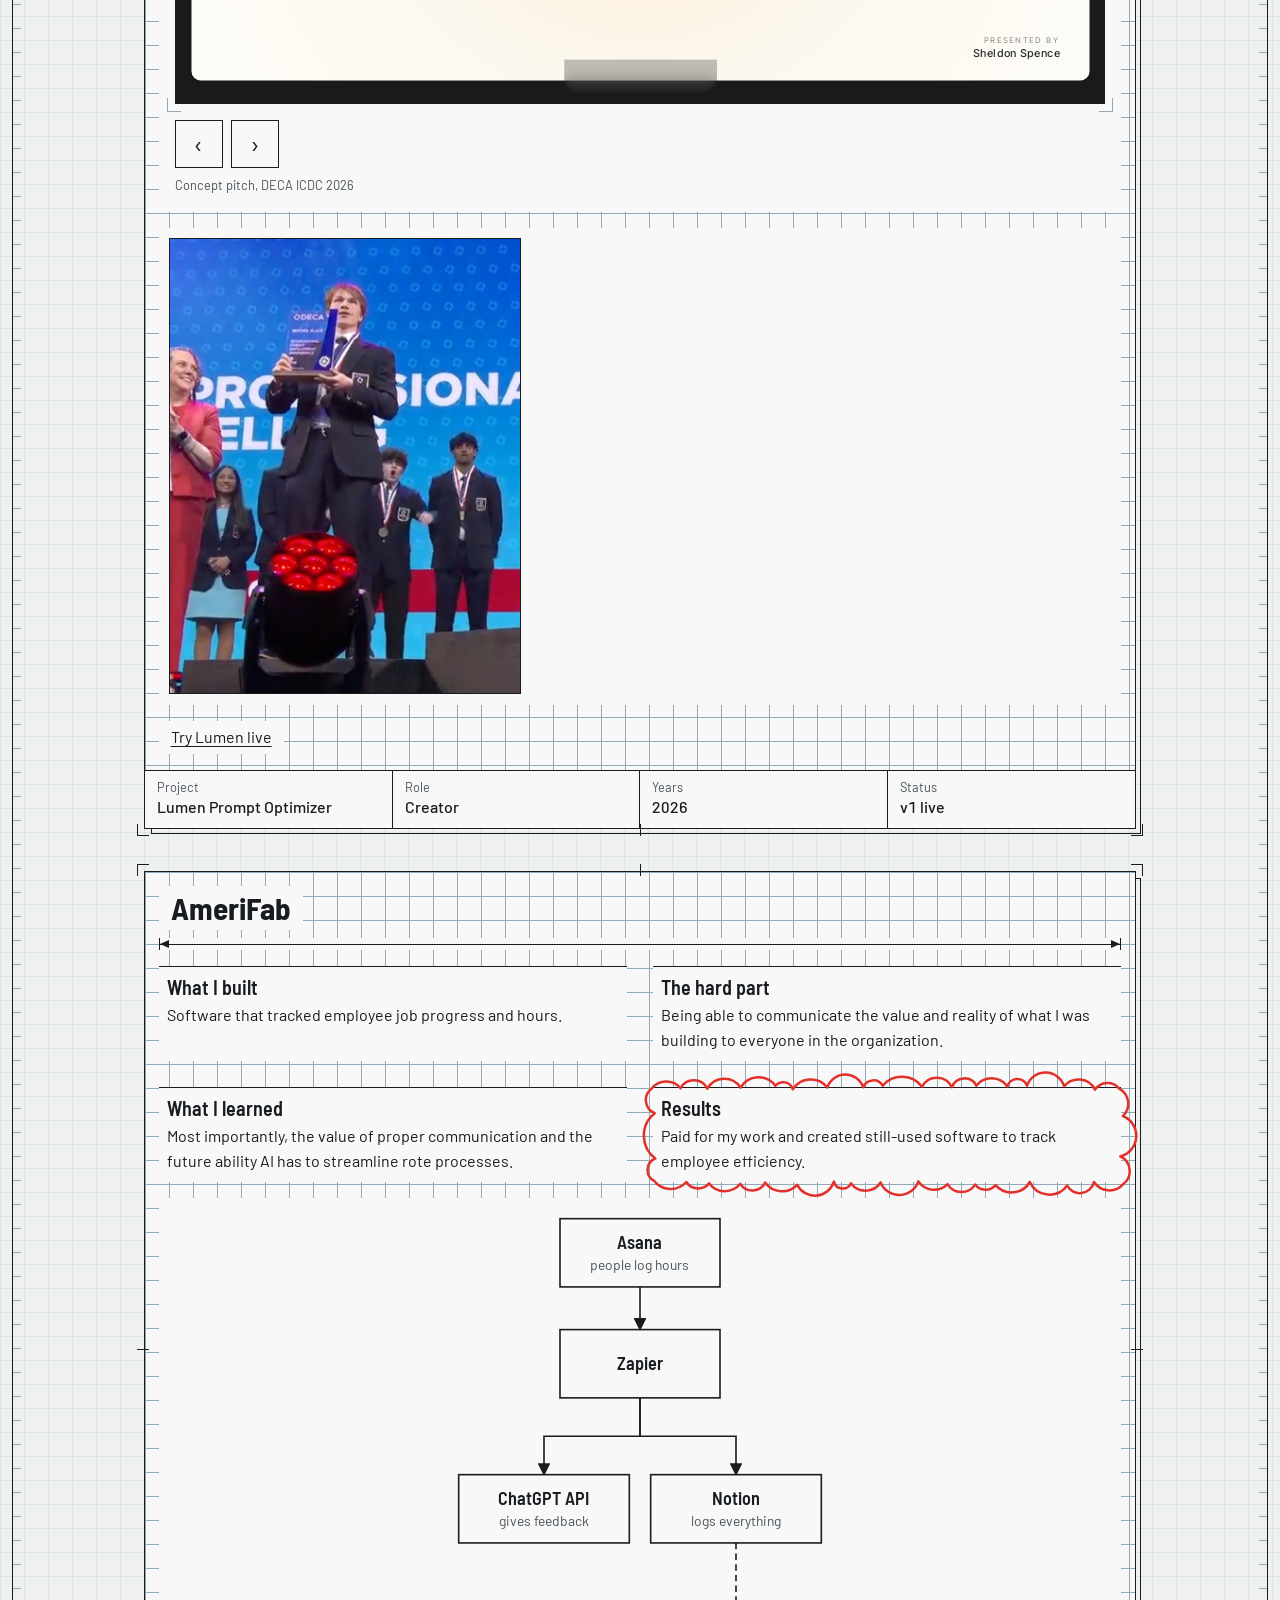
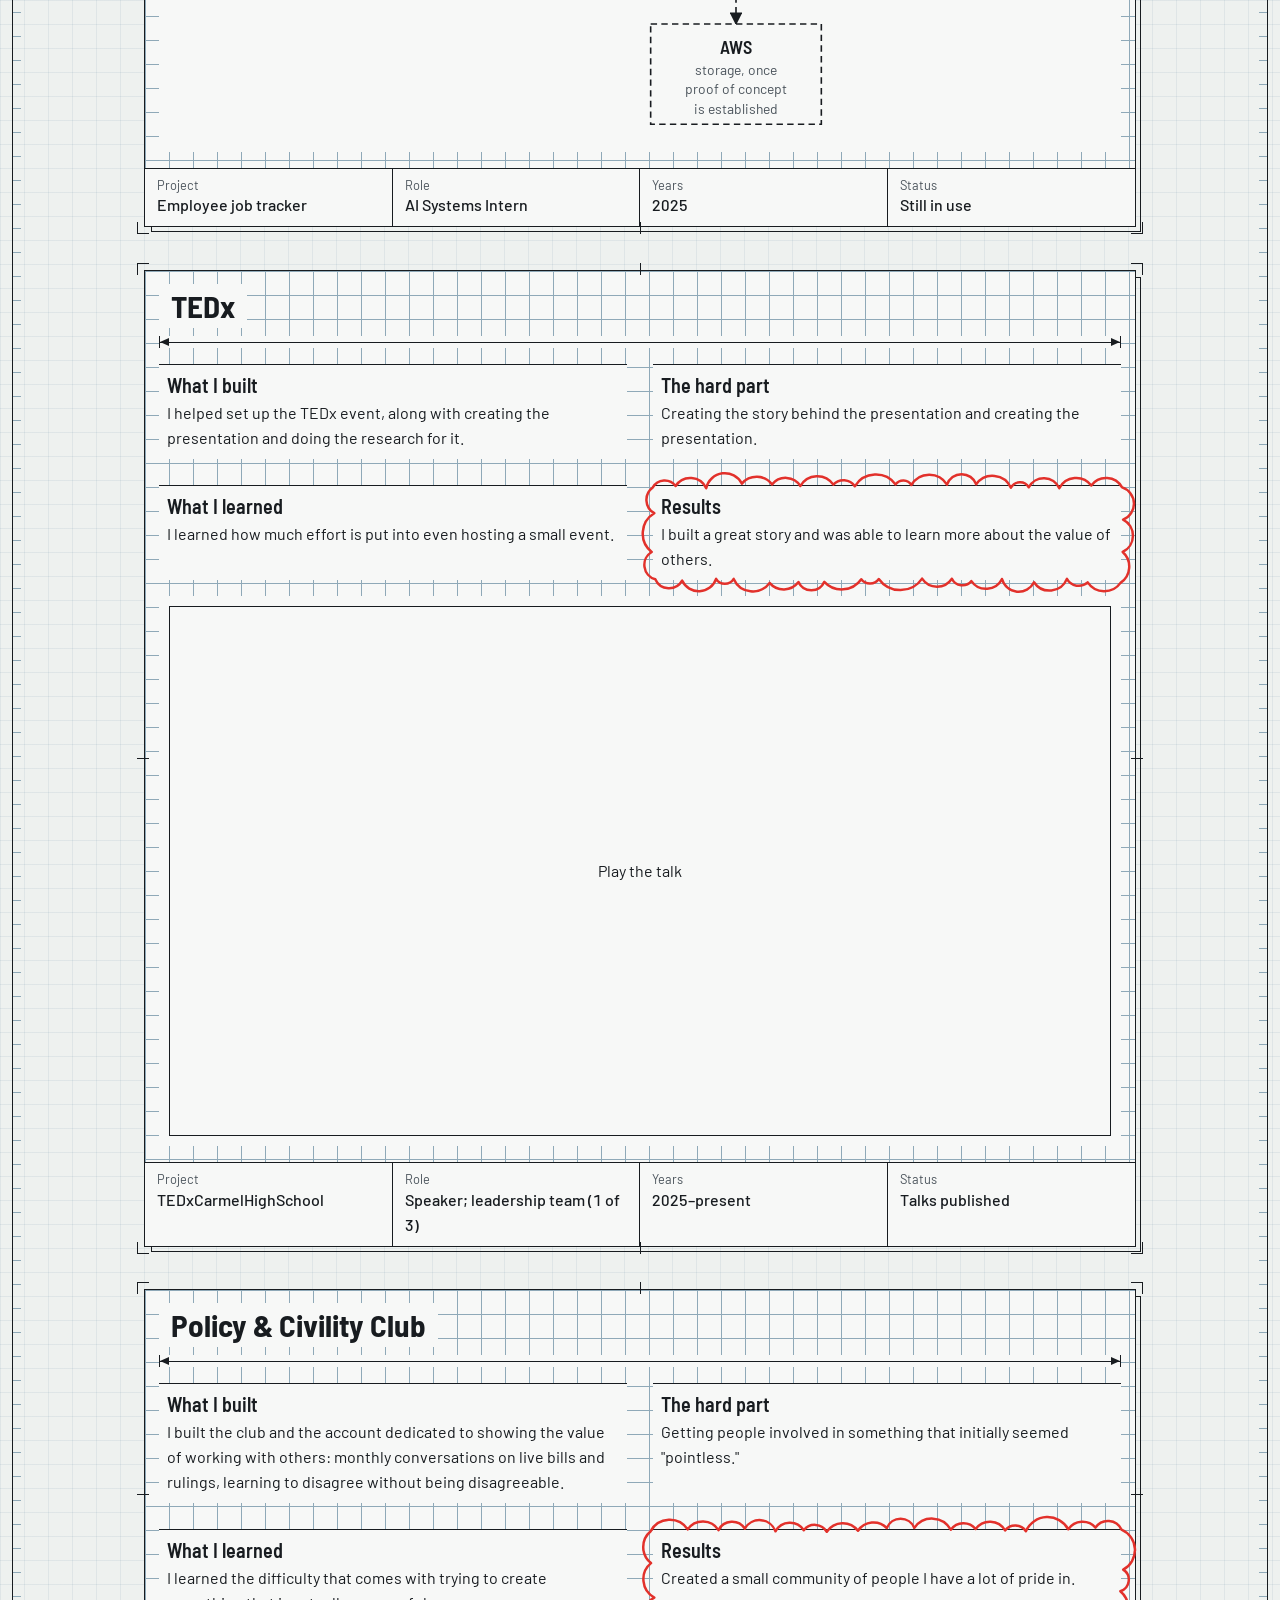
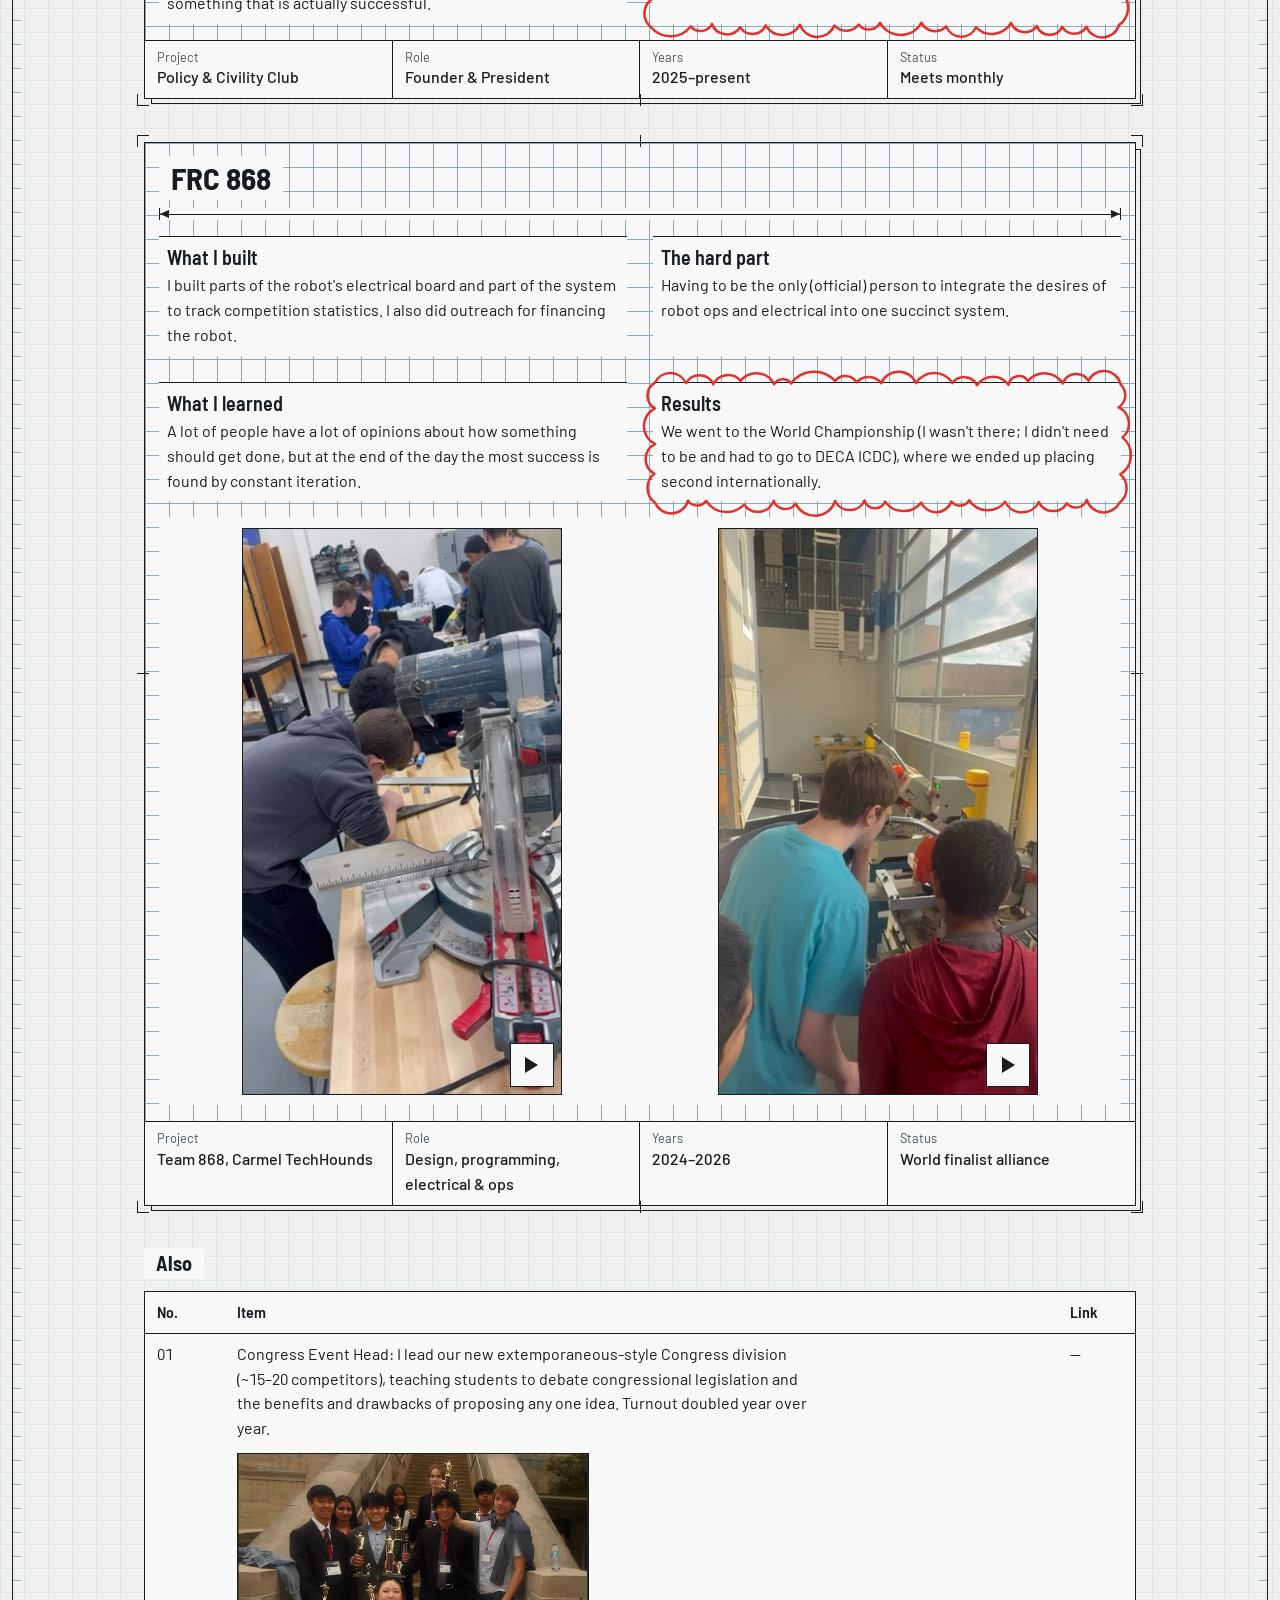
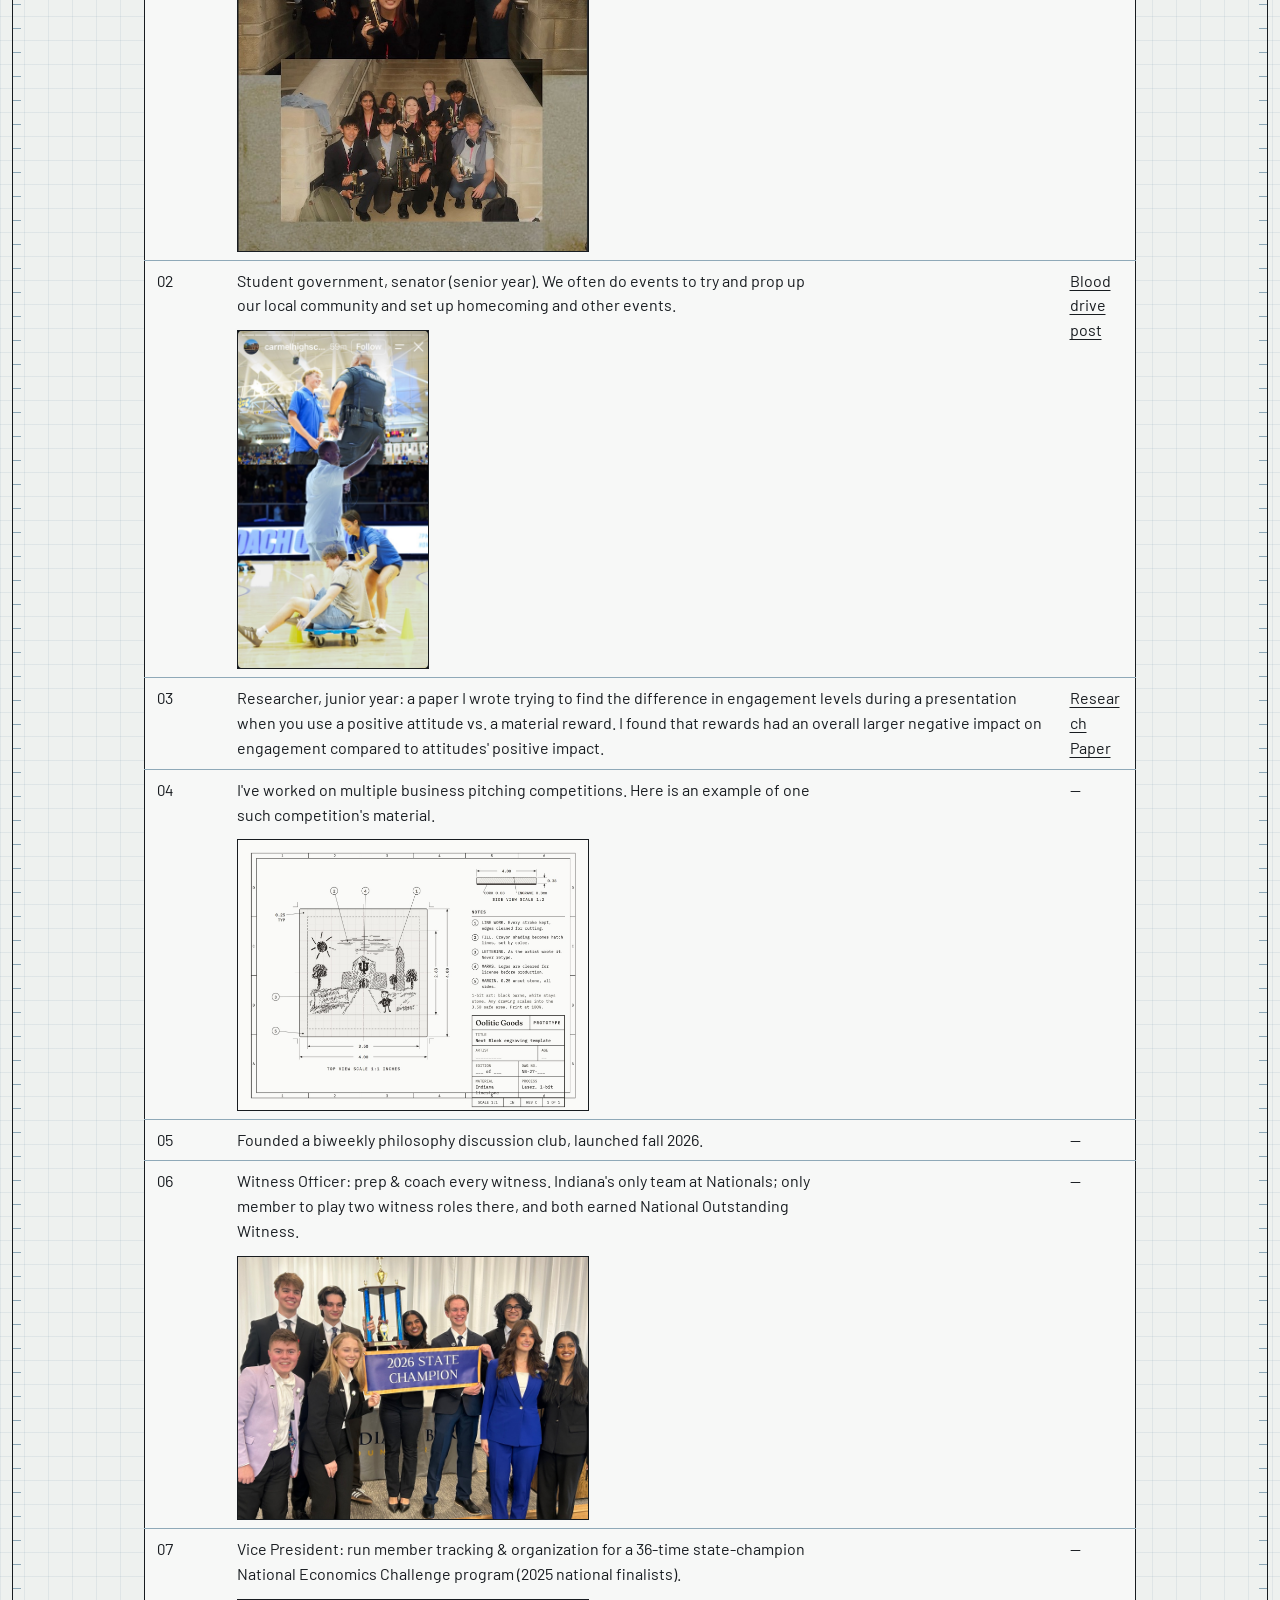
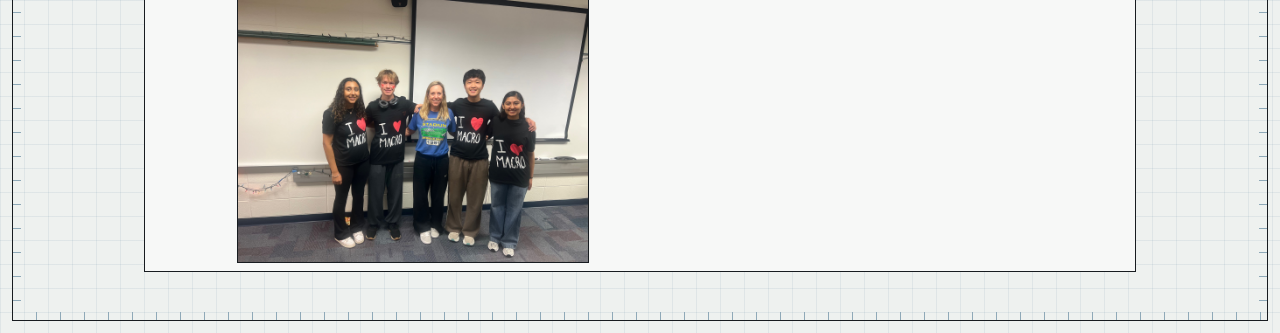
==== commit f5a41f3e: "Show a dash in empty Link cells of the Also table; revision row J Co-Authored-By: Claude Sonnet 5.5 " ====
--- a/index.html
+++ b/index.html
@@ -39,6 +39,13 @@
       </thead>
       <tbody>
           <tr>
+            <th scope="row">J</th>
+            <td>Oct 22</td>
+            <td>Dash in empty Also link cells</td>
+            <td>Claude</td>
+            <td>Sheldon</td>
+          </tr>
+          <tr>
             <th scope="row">I</th>
             <td>Oct 22</td>
             <td>Trademark application wording and USPTO link</td>
@@ -66,7 +73,7 @@
             <td>Claude</td>
             <td>Sheldon</td>
           </tr>
-          <tr>
+          <tr hidden>
             <th scope="row">E</th>
             <td>Oct 22</td>
             <td>Photos, clips, TEDx video, AmeriFab diagram</td>
@@ -451,7 +458,7 @@
                 <img src="assets/also-congress.jpg" width="616" height="698" loading="lazy" alt="Two group photos of speech and debate students in formal clothes holding trophies on stone steps.">
               </figure>
             </td>
-            <td></td>
+            <td>—</td>
           </tr>
           <tr>
             <td>02</td>
@@ -476,12 +483,12 @@
                 <img src="assets/kelley-drawing.jpg" width="1386" height="1066" loading="lazy" alt="Engineering drawing for Oolitic Goods: a child's crayon drawing of the Indiana University campus prepared as a laser-engraving template for a limestone coaster, with dimensions, numbered callouts, notes and a title block.">
               </figure>
             </td>
-            <td></td>
+            <td>—</td>
           </tr>
           <tr>
             <td>05</td>
             <td>Founded a biweekly philosophy discussion club, launched fall 2026.</td>
-            <td></td>
+            <td>—</td>
           </tr>
           <tr>
             <td>06</td>
@@ -491,7 +498,7 @@
                 <img src="assets/also-mocktrial.jpg" width="1600" height="1200" loading="lazy" alt="A group of students in formal clothes pose with a large trophy and a banner reading &quot;2026 State Champion&quot;.">
               </figure>
             </td>
-            <td></td>
+            <td>—</td>
           </tr>
           <tr>
             <td>07</td>
@@ -501,7 +508,7 @@
                 <img src="assets/also-econ.jpg" width="1600" height="1200" loading="lazy" alt="Four students in black T-shirts reading &quot;I heart Macro&quot; stand in a row in a classroom with a woman in a blue T-shirt.">
               </figure>
             </td>
-            <td></td>
+            <td>—</td>
           </tr>
         </tbody>
       </table>
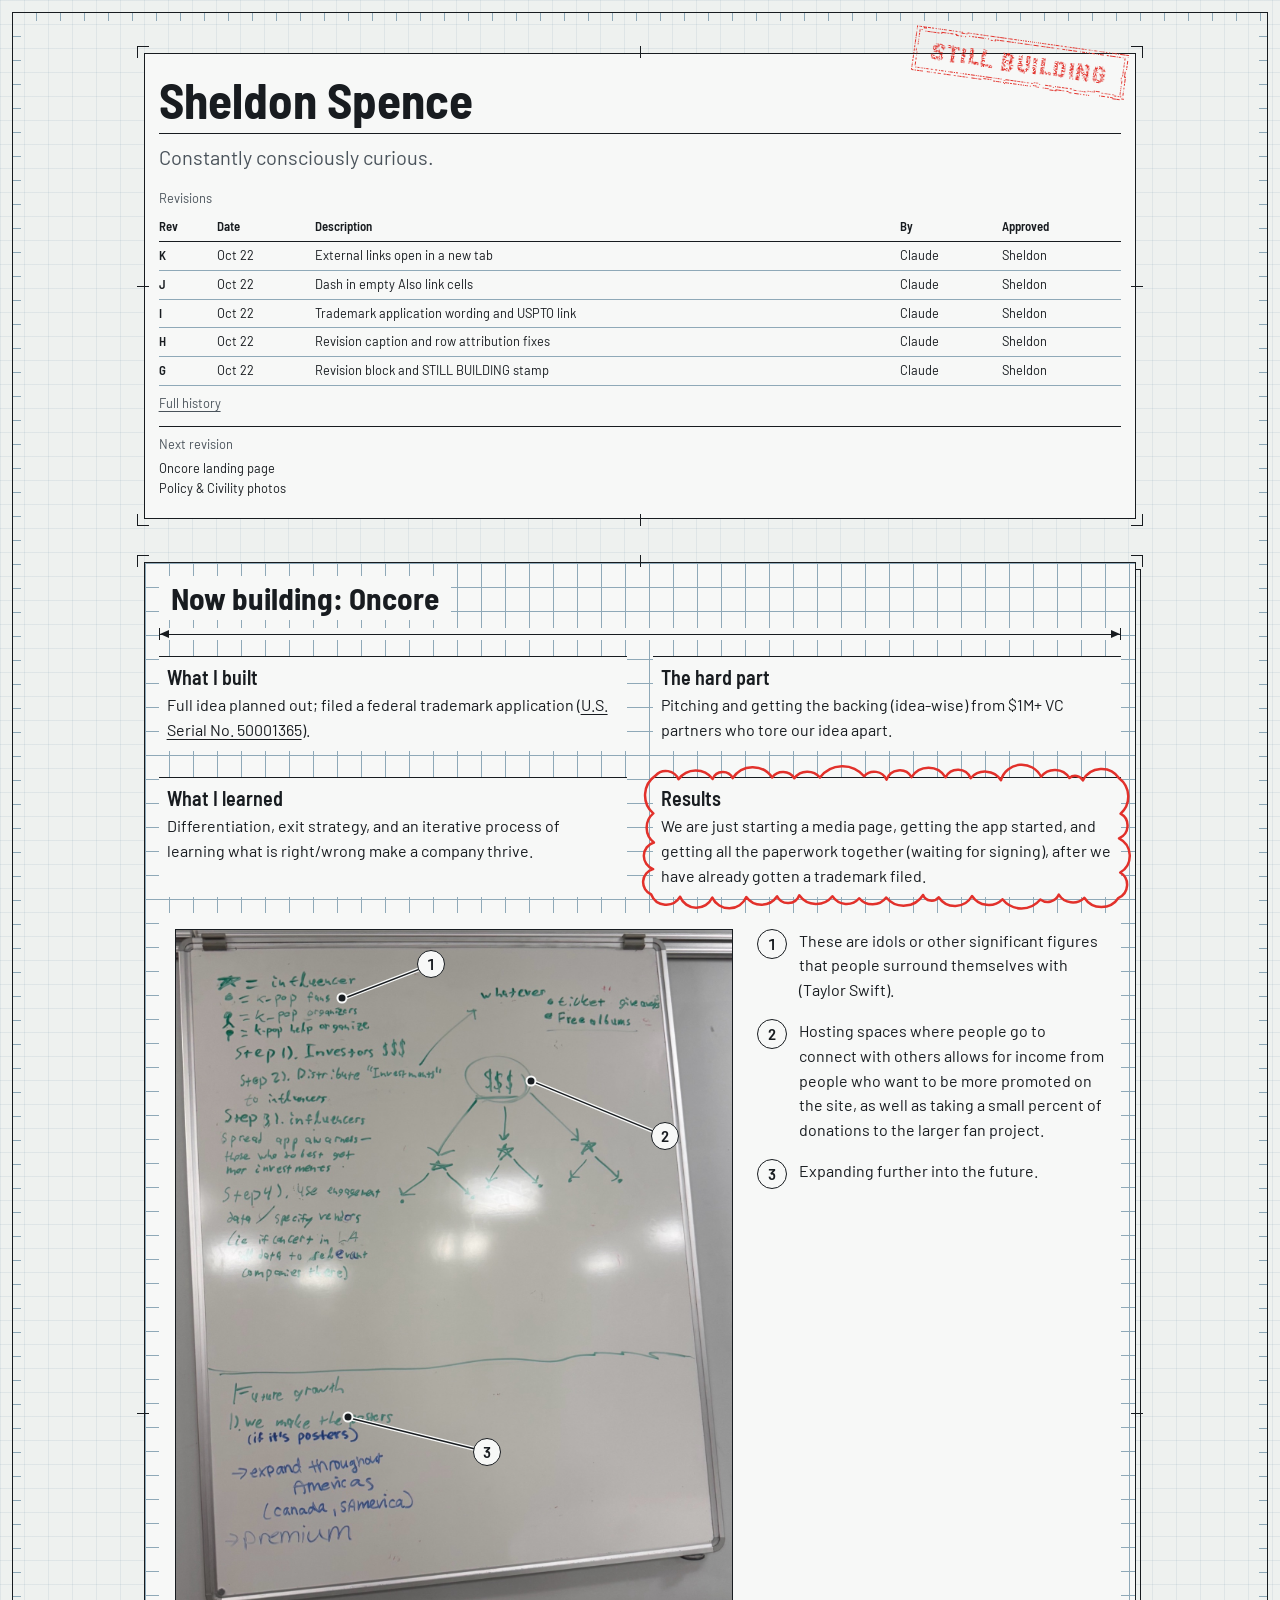
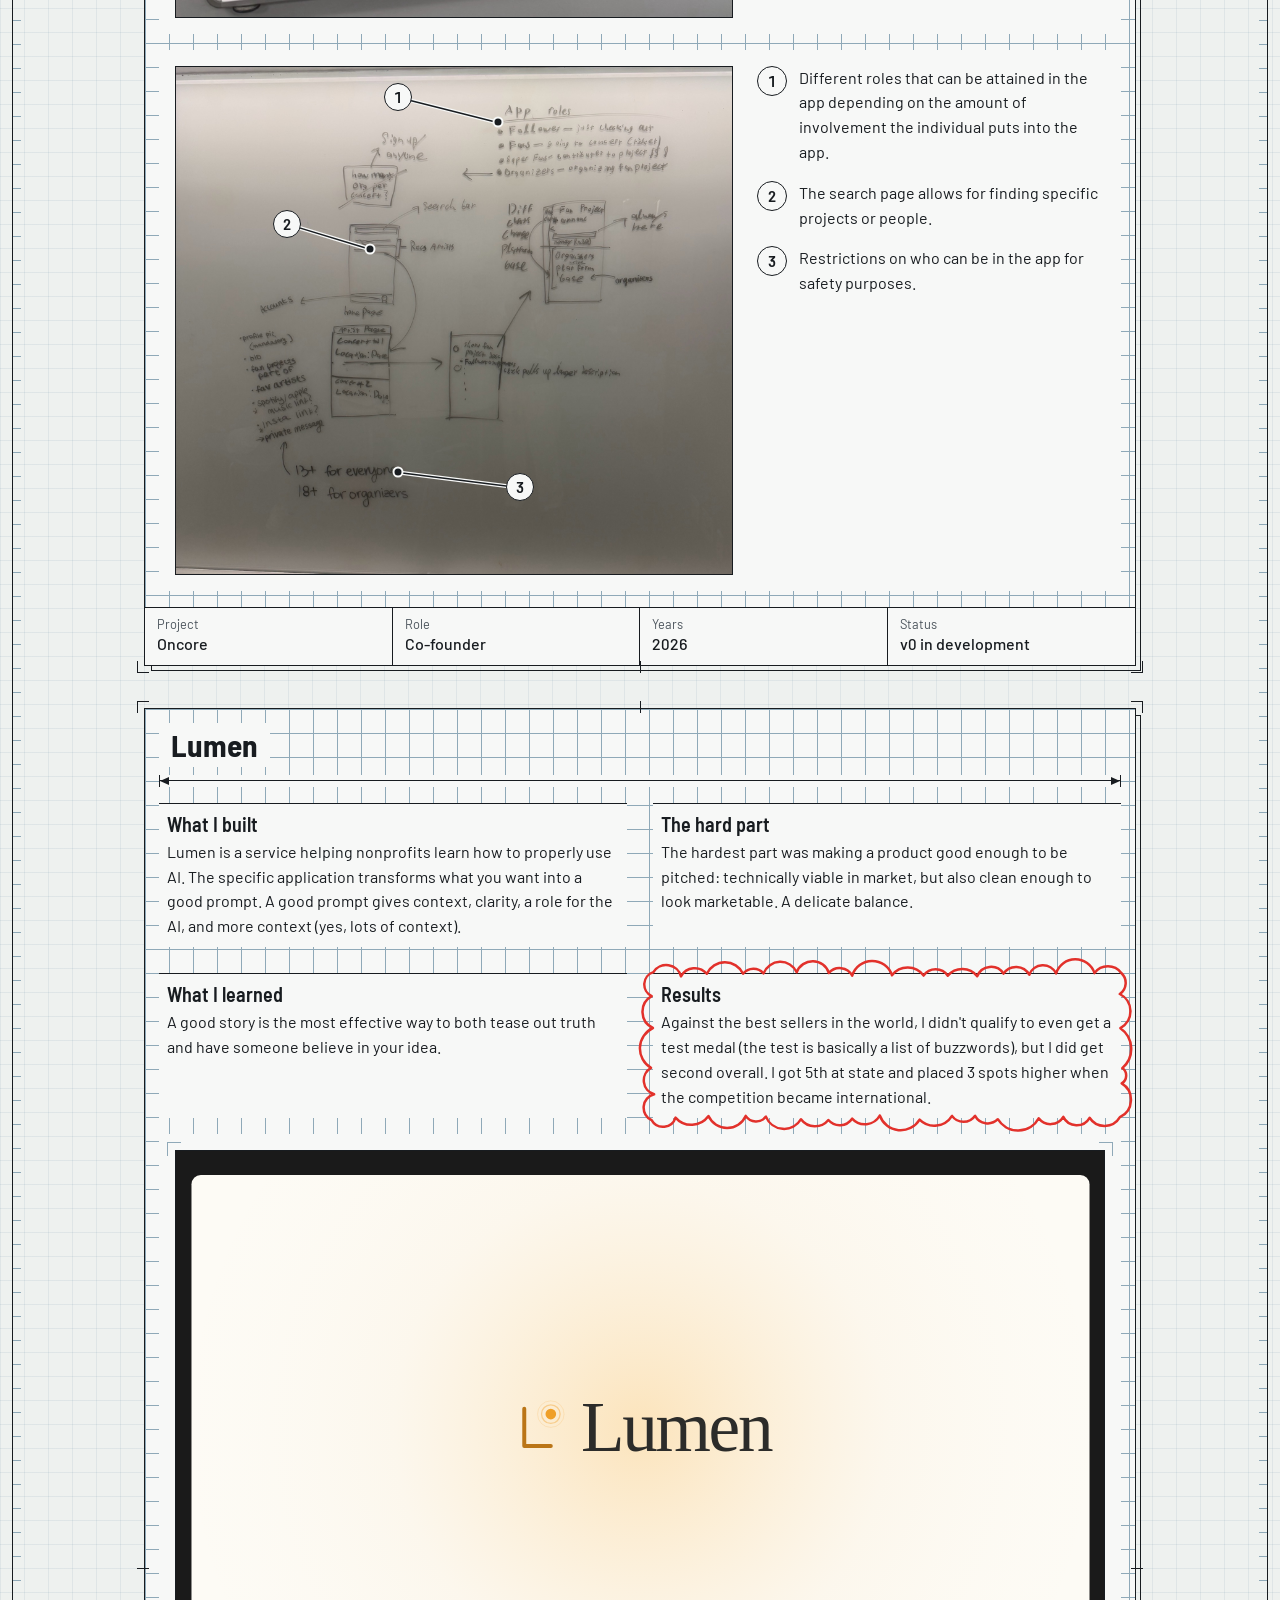
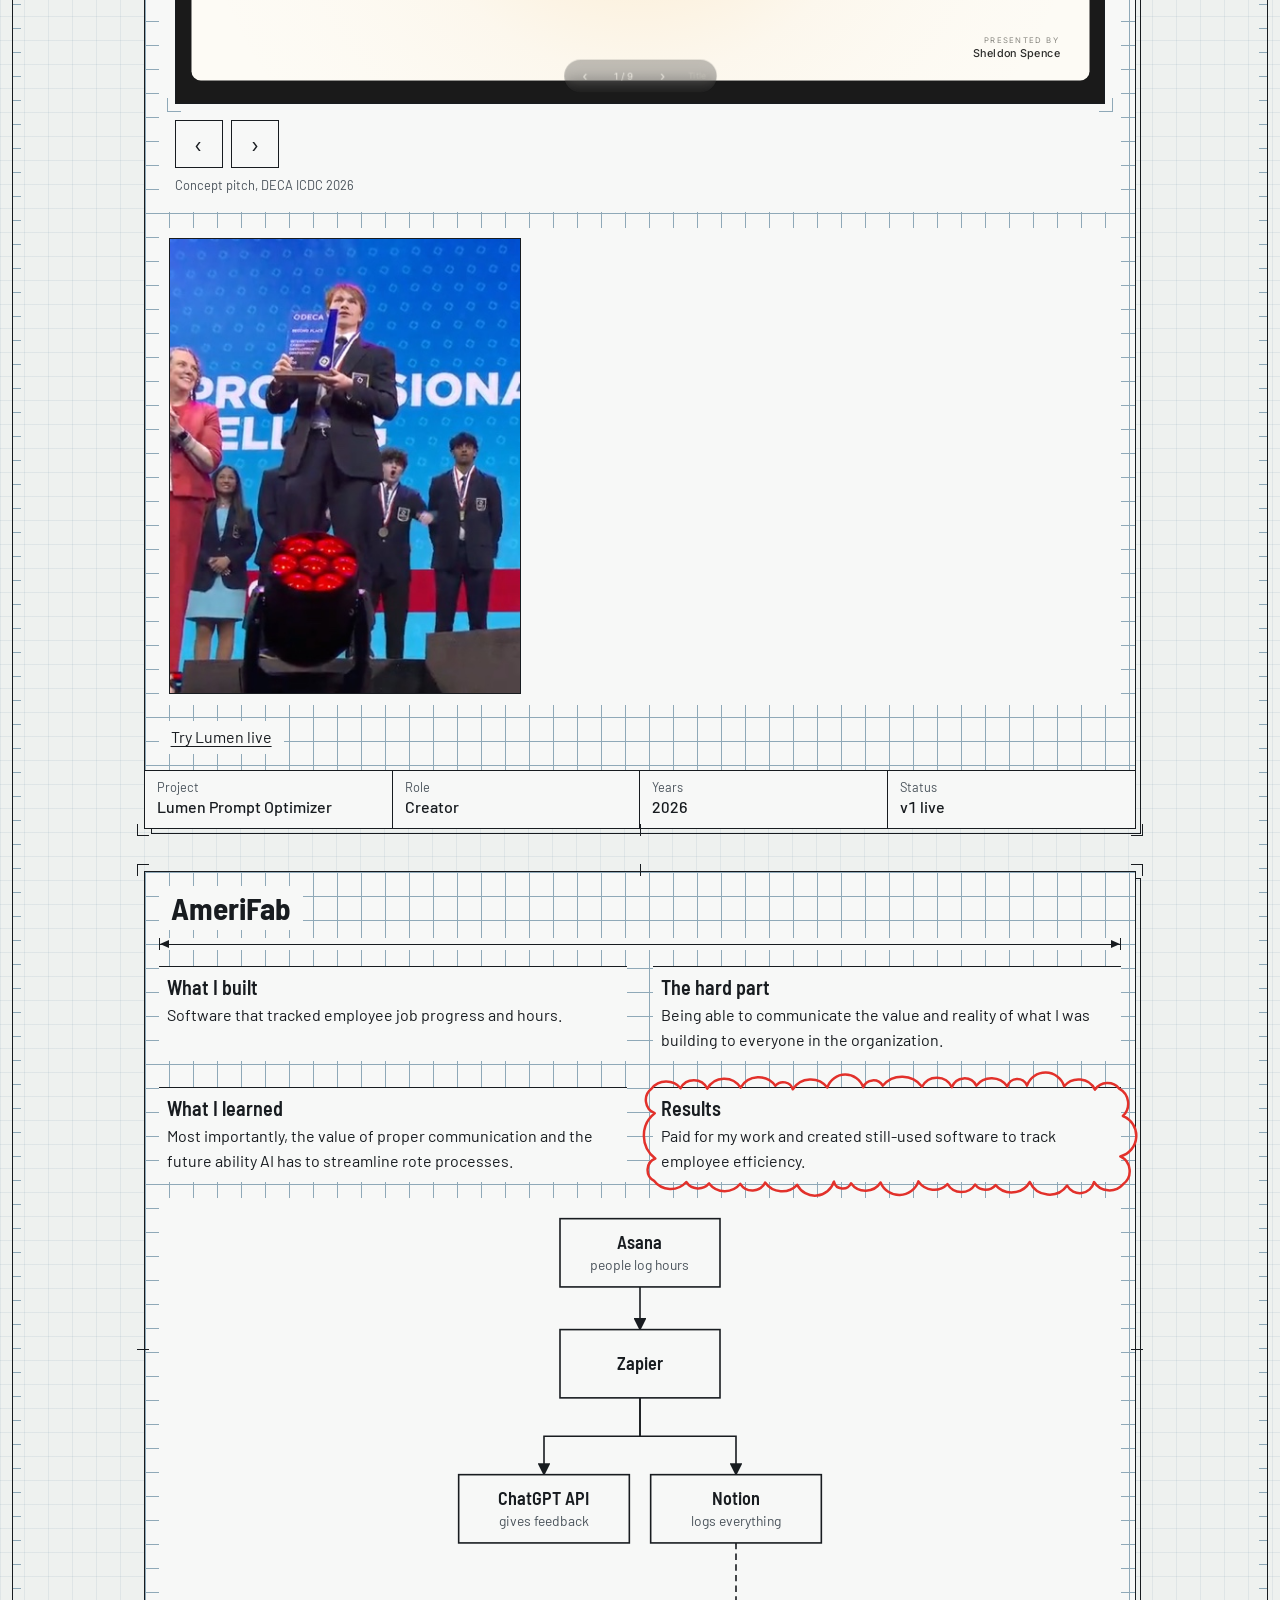
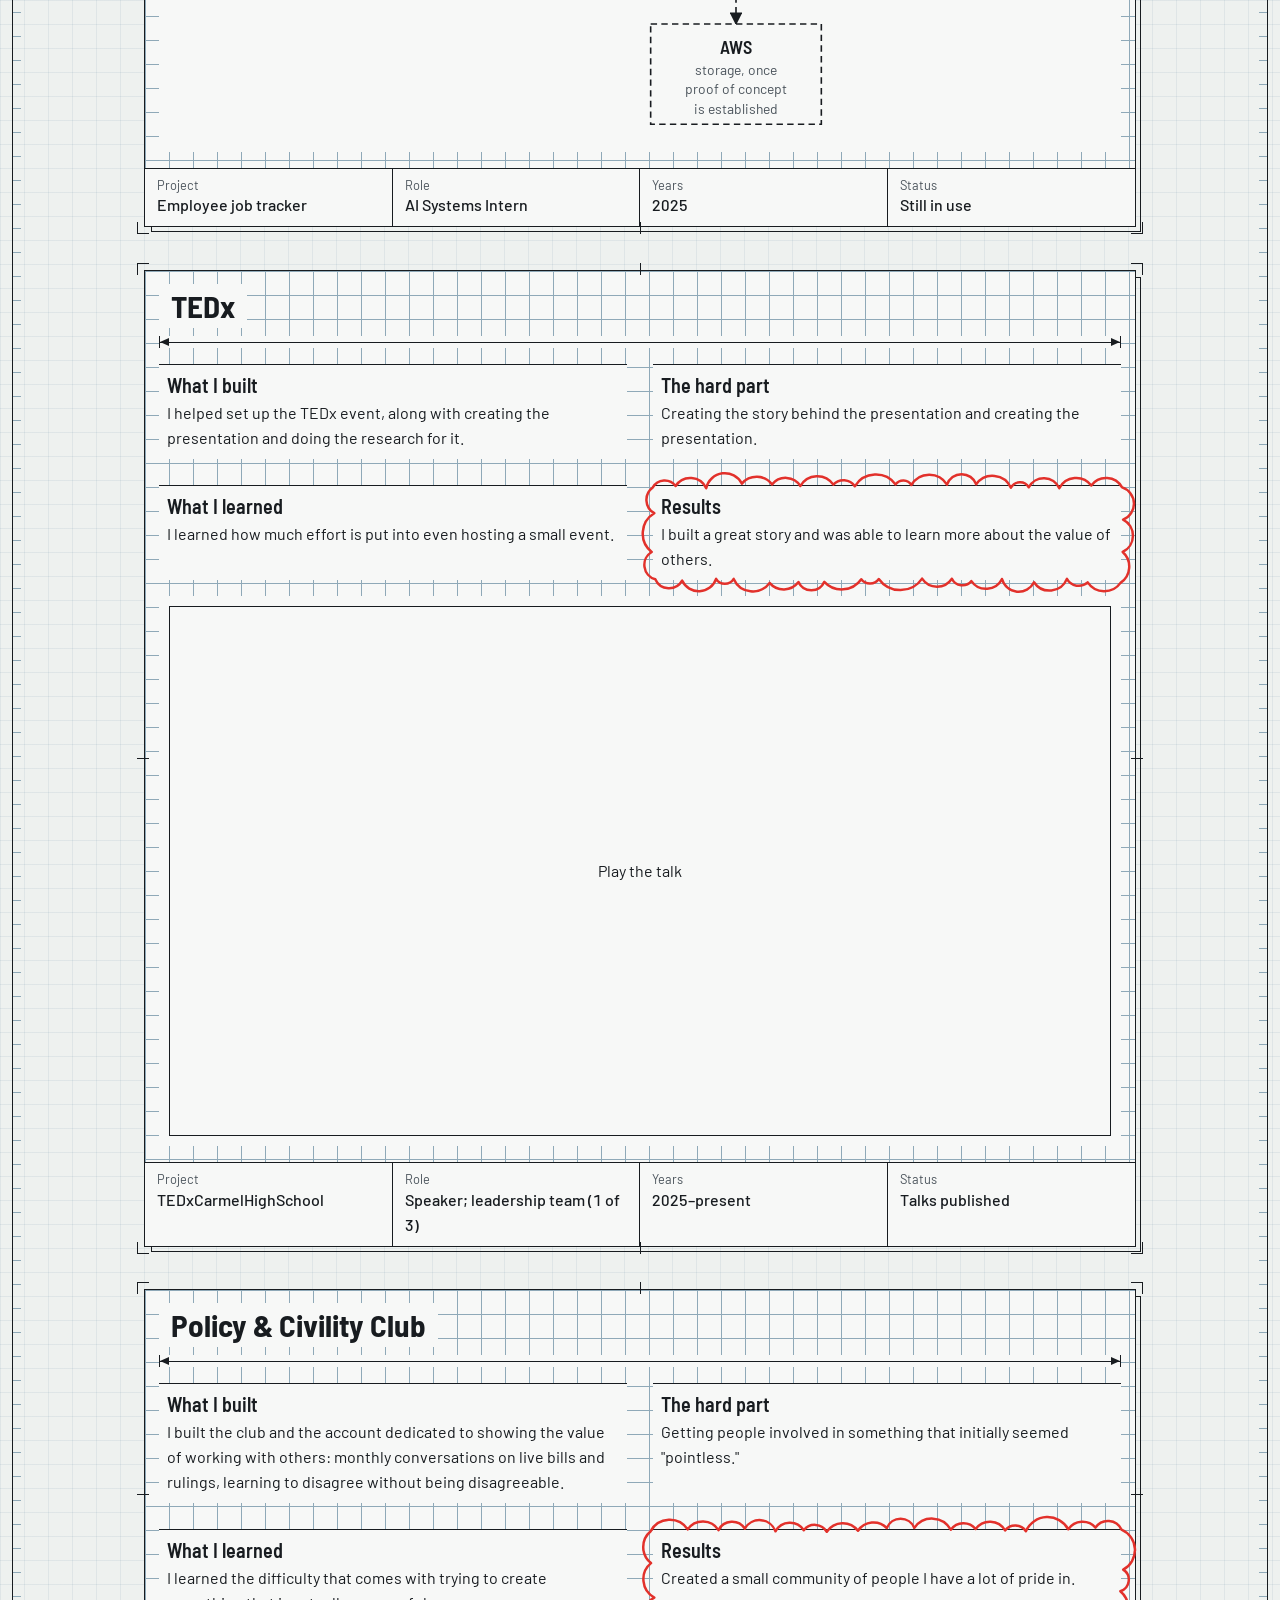
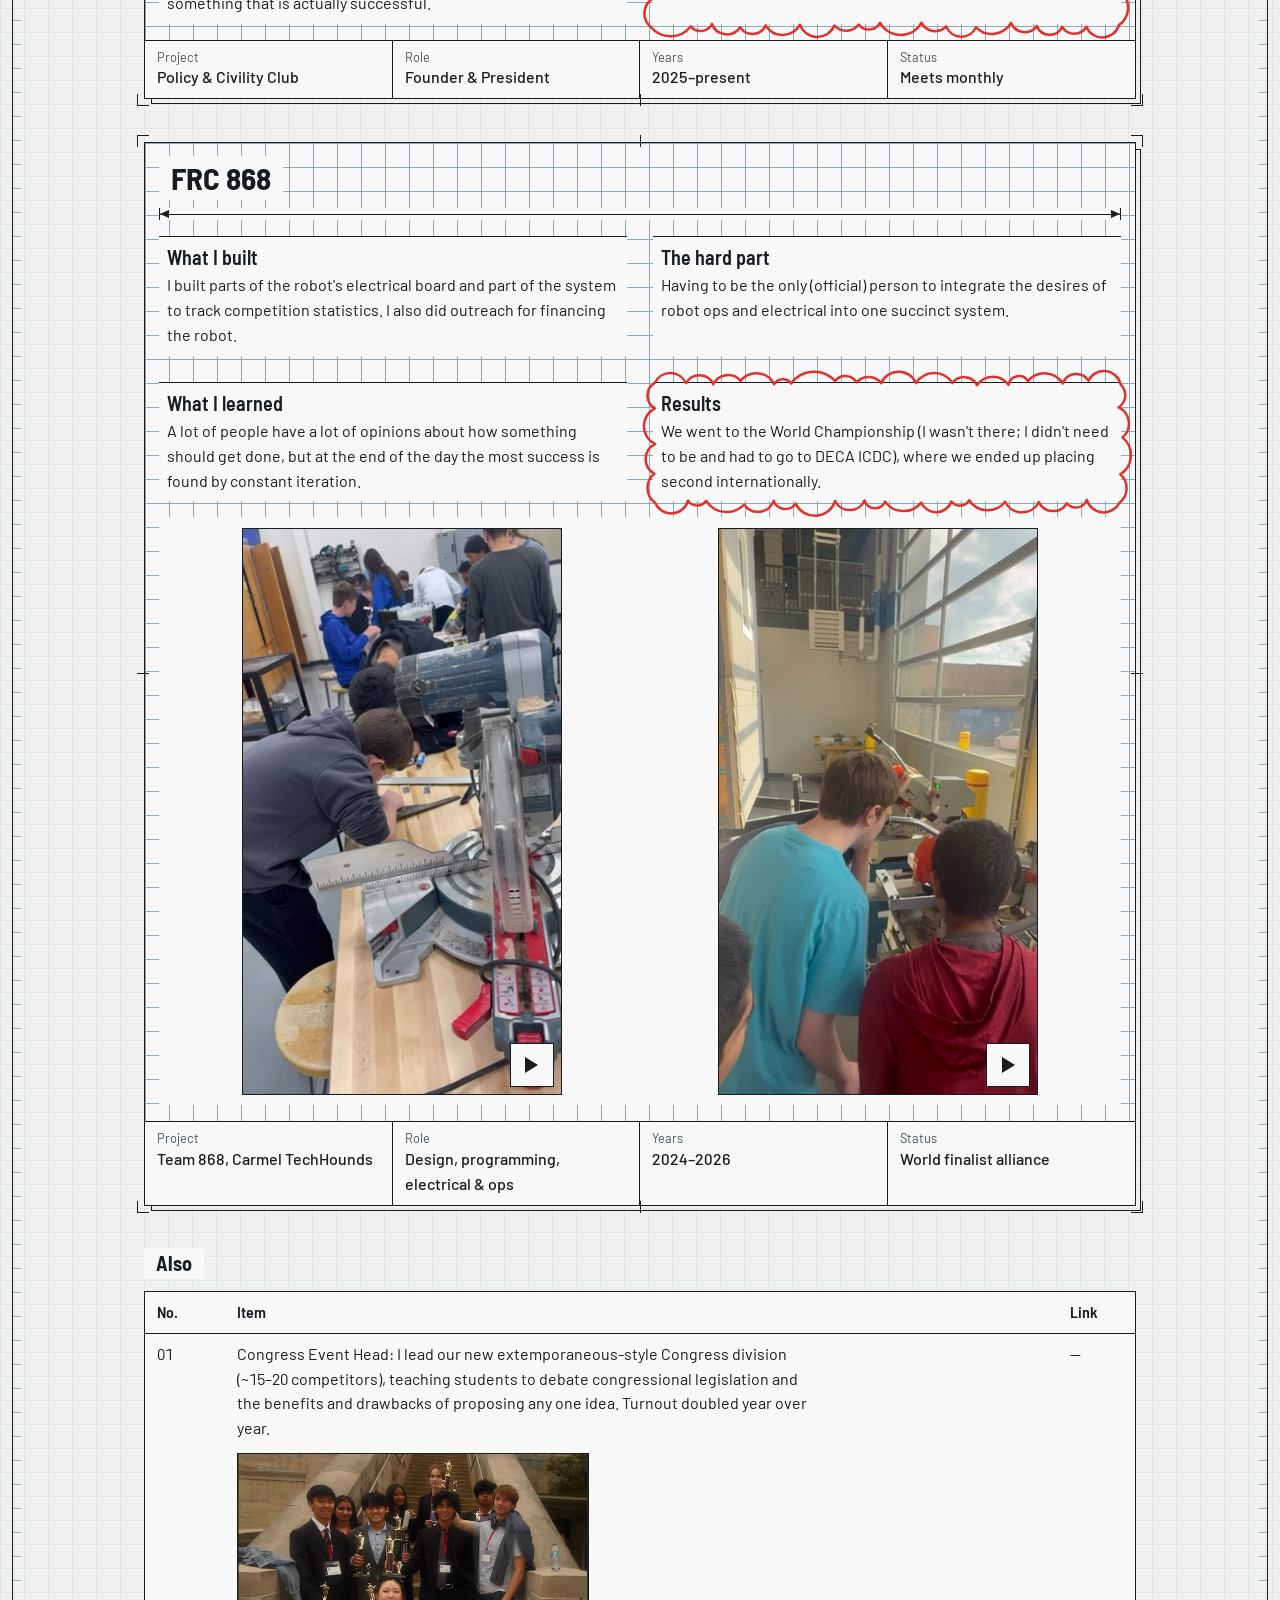
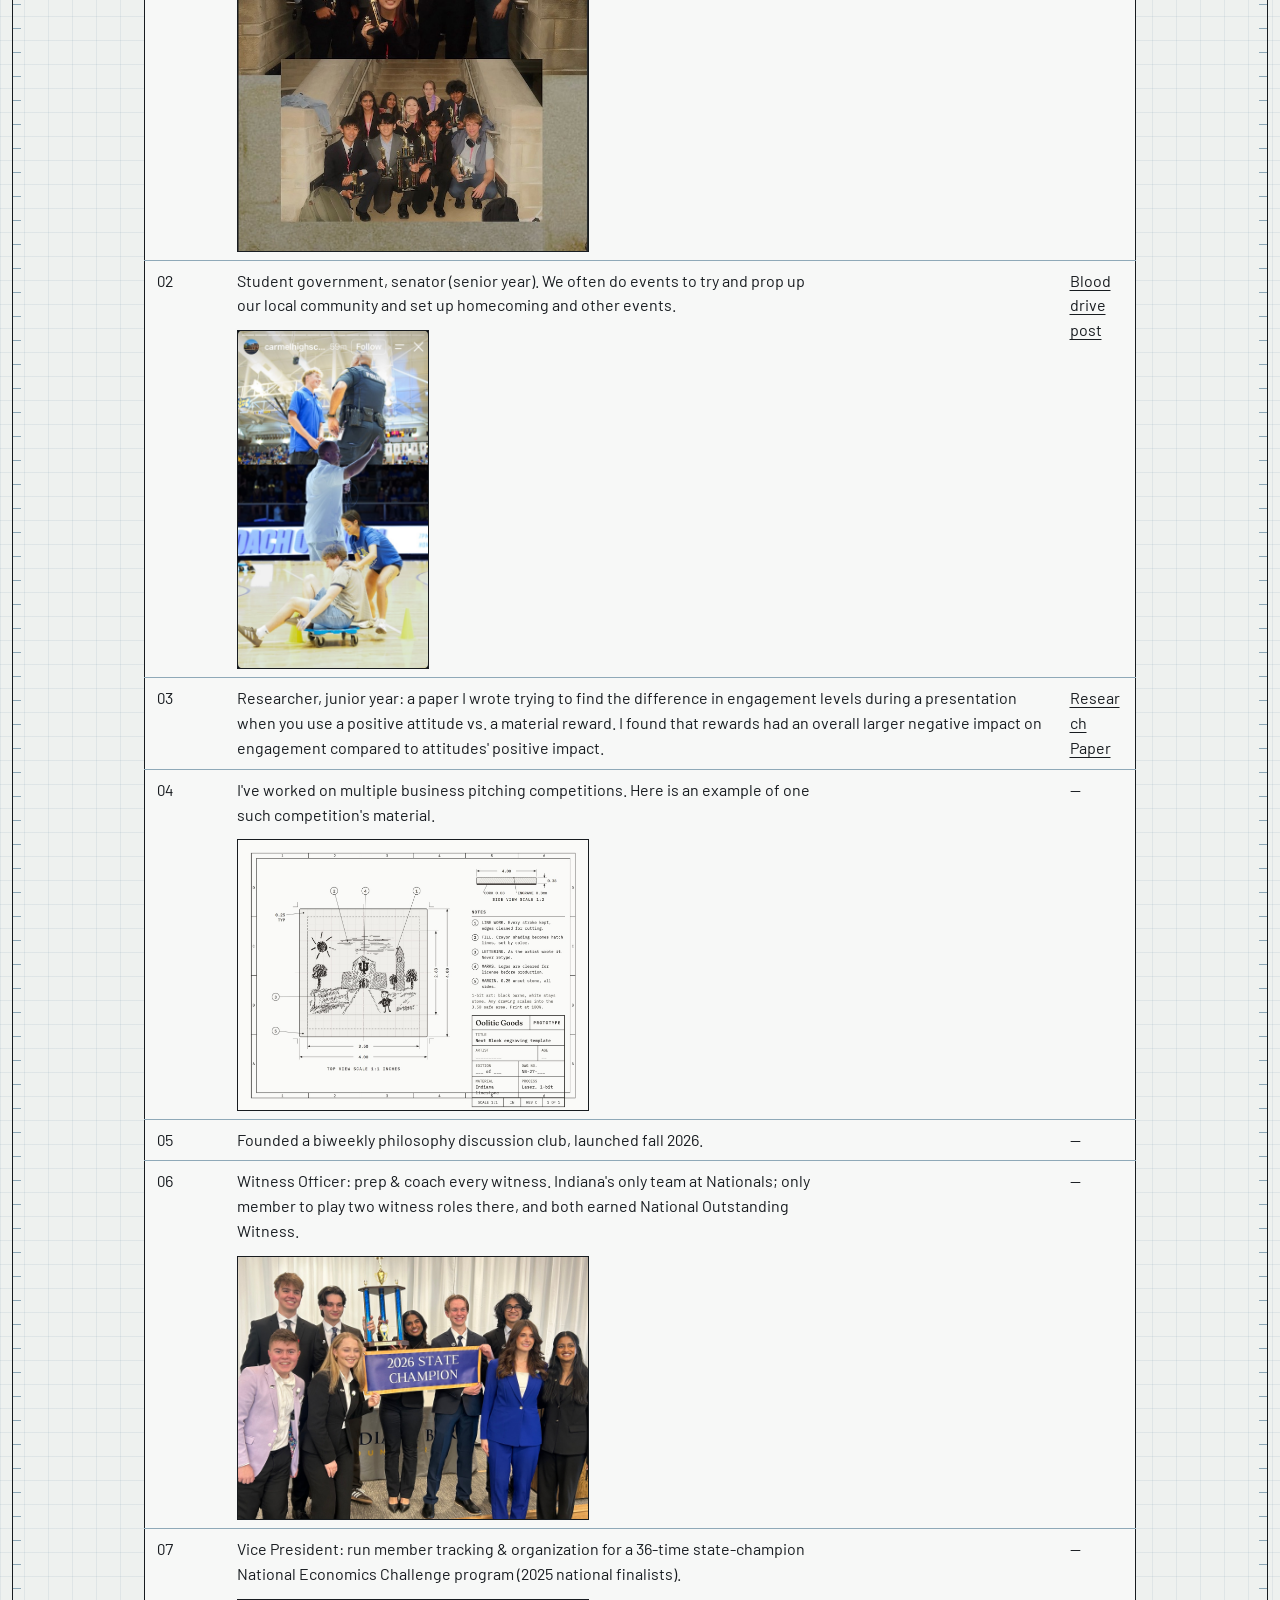
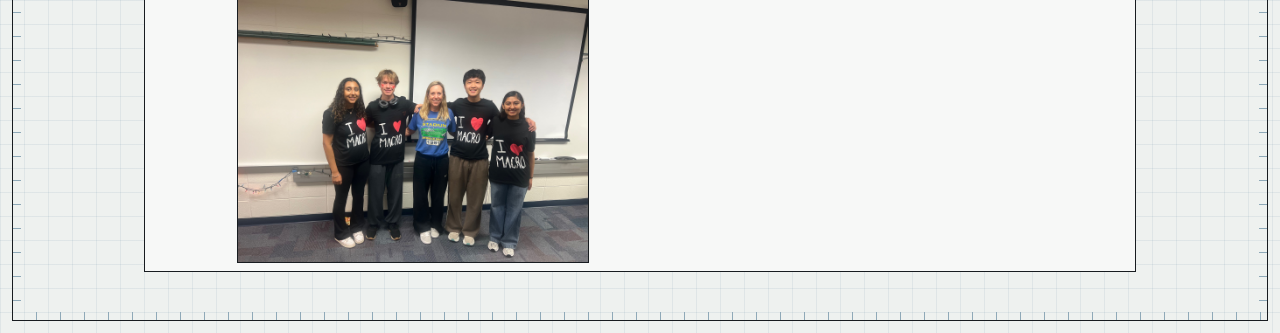
==== commit eaa19efe: "Open external links in a new tab with rel=noopener; revision row K Co-Authored-By: Claude Sonnet 5.5" ====
--- a/index.html
+++ b/index.html
@@ -39,6 +39,13 @@
       </thead>
       <tbody>
           <tr>
+            <th scope="row">K</th>
+            <td>Oct 22</td>
+            <td>External links open in a new tab</td>
+            <td>Claude</td>
+            <td>Sheldon</td>
+          </tr>
+          <tr>
             <th scope="row">J</th>
             <td>Oct 22</td>
             <td>Dash in empty Also link cells</td>
@@ -66,7 +73,7 @@
             <td>Claude</td>
             <td>Sheldon</td>
           </tr>
-          <tr>
+          <tr hidden>
             <th scope="row">F</th>
             <td>Oct 22</td>
             <td>Readability pass on page text</td>
@@ -110,7 +117,7 @@
           </tr>
       </tbody>
     </table>
-    <p class="rev-history"><a href="https://github.com/sheldonwspence-dev/Portfolio/commits/main" rel="noopener">Full history</a></p>
+    <p class="rev-history"><a href="https://github.com/sheldonwspence-dev/Portfolio/commits/main" target="_blank" rel="noopener">Full history</a></p>
     <div class="rev-next">
       <p class="rev-next-label">Next revision</p>
       <ul>
@@ -171,7 +178,7 @@
         </ol>
       </figure>
       <!-- SWITCH: delete the word "hidden" to show this link once the landing page has a URL. -->
-      <p hidden><a href="#" data-url="now.link.url">[PLACEHOLDER now.link.text: link text for the startup's landing page]</a></p>
+      <p hidden><a href="#" data-url="now.link.url" target="_blank" rel="noopener">[PLACEHOLDER now.link.text: link text for the startup's landing page]</a></p>
       <dl class="titleblock">
         <div><dt>Project</dt><dd>Oncore</dd></div>
         <div><dt>Role</dt><dd>Co-founder</dd></div>
@@ -218,7 +225,7 @@
       <figure class="photo">
         <img src="assets/lumen-deca.jpg" width="370" height="480" loading="lazy" alt="A student in a dark suit holds up a DECA trophy on stage while other students wearing medals stand behind.">
       </figure>
-      <p><a href="https://lumen-theta-ten.vercel.app" rel="noopener">Try Lumen live</a></p>
+      <p><a href="https://lumen-theta-ten.vercel.app" target="_blank" rel="noopener">Try Lumen live</a></p>
       <dl class="titleblock">
         <div><dt>Project</dt><dd>Lumen Prompt Optimizer</dd></div>
         <div><dt>Role</dt><dd>Creator</dd></div>
@@ -468,12 +475,12 @@
                 <img src="assets/also-senate.jpg" width="800" height="1420" loading="lazy" alt="Photos from an event in a school gym: a student in a blue polo talks with a police officer, and a student sits on a scooter board being pushed between cones.">
               </figure>
             </td>
-            <td><a href="https://www.instagram.com/p/Dcq23Q2S3dY/">Blood drive post</a></td>
+            <td><a href="https://www.instagram.com/p/Dcq23Q2S3dY/" target="_blank" rel="noopener">Blood drive post</a></td>
           </tr>
           <tr>
             <td>03</td>
             <td>Researcher, junior year: a paper I wrote trying to find the difference in engagement levels during a presentation when you use a positive attitude vs. a material reward. I found that rewards had an overall larger negative impact on engagement compared to attitudes' positive impact.</td>
-            <td><a href="https://docs.google.com/document/d/1nylUMEMGcSc09jxwRU4x8wA5nb8e6XlyRrhuU4Zkens/edit">Research Paper</a></td>
+            <td><a href="https://docs.google.com/document/d/1nylUMEMGcSc09jxwRU4x8wA5nb8e6XlyRrhuU4Zkens/edit" target="_blank" rel="noopener">Research Paper</a></td>
           </tr>
           <tr>
             <td>04</td>
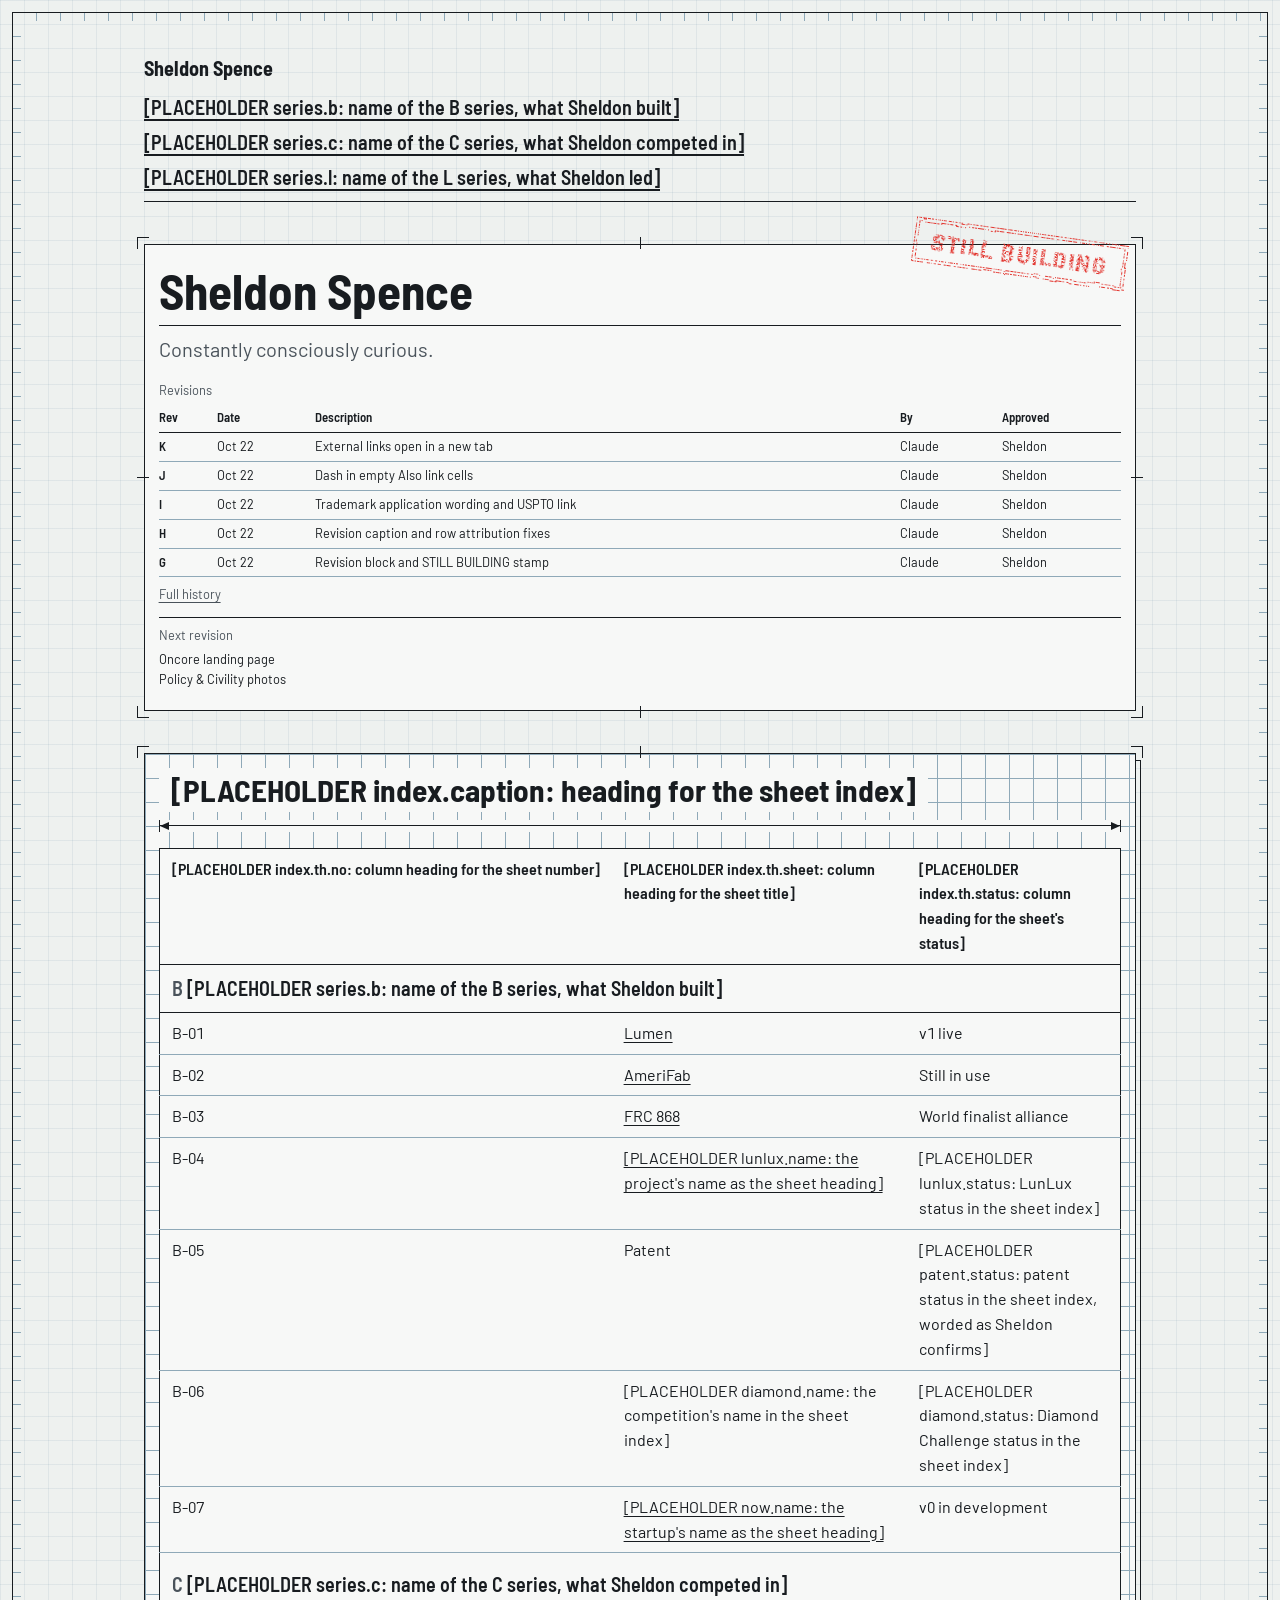
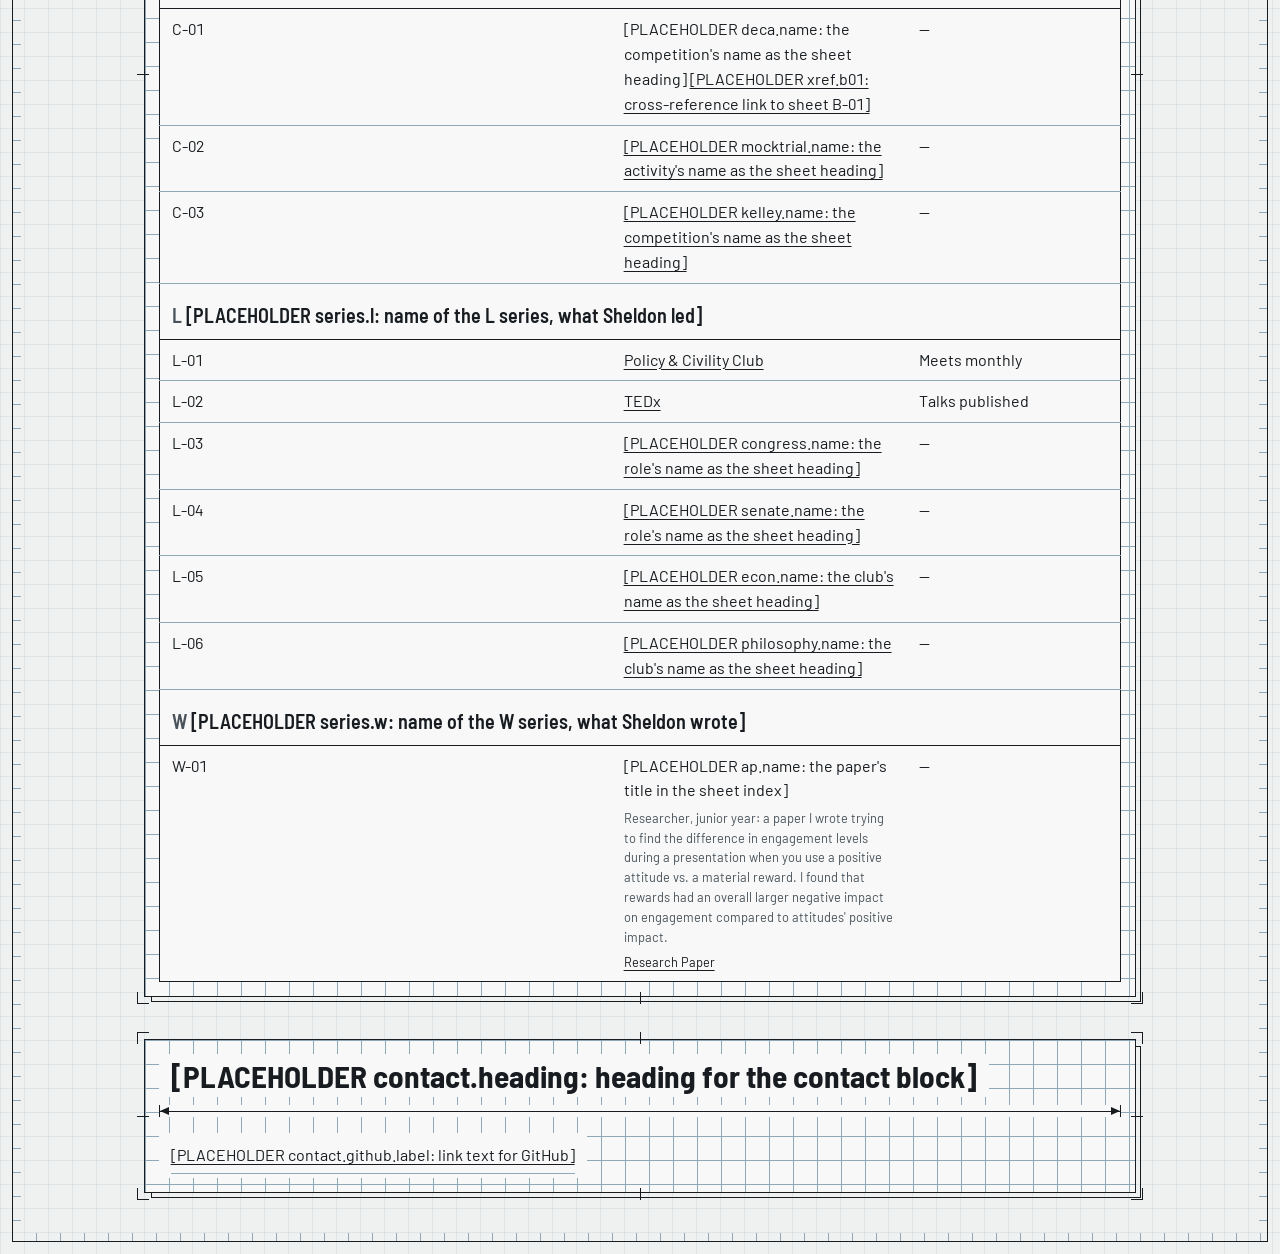
==== commit e448e202: "Split the page into a cover sheet and Built, Competed, Led pages Cover keeps the title sheet and gai" ====
--- a/index.html
+++ b/index.html
@@ -10,10 +10,21 @@
 </head>
 <body>
   <div class="frame">
-  <nav class="sheet-index"><ol></ol></nav>
+  <header class="site-header">
+    <a class="site-name" href="./" aria-current="page">Sheldon Spence</a>
+    <nav class="site-nav" aria-label="[PLACEHOLDER nav.label: accessible name for the series nav]">
+      <ul>
+        <li><a href="built/">[PLACEHOLDER series.b: name of the B series, what Sheldon built]</a></li>
+        <li><a href="competed/">[PLACEHOLDER series.c: name of the C series, what Sheldon competed in]</a></li>
+        <li><a href="led/">[PLACEHOLDER series.l: name of the L series, what Sheldon led]</a></li>
+      </ul>
+    </nav>
+  </header>
   <header class="titlesheet">
     <h1>Sheldon Spence</h1>
     <p>Constantly consciously curious.</p>
+    <!-- SWITCH: delete the word "hidden" once the intro is written. -->
+    <p class="intro" hidden>[PLACEHOLDER cover.intro: a few sentences introducing Sheldon to a reader who has never met him]</p>
     <!-- The stamp is drawn rough by the #stamp-ink filter below. -->
     <p class="stamp">STILL BUILDING</p>
     <svg class="filter-defs" width="0" height="0" aria-hidden="true" focusable="false">
@@ -128,398 +139,140 @@
   </header>
   <main>
 
-    <!-- 1. Now building -->
-    <article class="card" id="now" aria-labelledby="now-title">
-      <h2 id="now-title">Now building: Oncore</h2>
+    <!-- Sheet index: one row per sheet, grouped by series. Status matches each sheet's title block; a dash means the sheet has none. -->
+    <section class="card index-sheet" id="index" aria-labelledby="index-title">
+      <h2 id="index-title">[PLACEHOLDER index.caption: heading for the sheet index]</h2>
       <div class="dimension" aria-hidden="true"></div>
-      <div class="views">
-        <section>
-          <h3>What I built</h3>
-          <p>Full idea planned out; filed a federal trademark application (<a href="https://tsdr.uspto.gov/#caseNumber=50001365&amp;caseType=SERIAL_NO&amp;searchType=statusSearch" target="_blank" rel="noopener noreferrer">U.S. Serial No. 50001365</a>).</p>
-        </section>
-        <section>
-          <h3>The hard part</h3>
-          <p>Pitching and getting the backing (idea-wise) from $1M+ VC partners who tore our idea apart.</p>
-        </section>
-        <section>
-          <h3>What I learned</h3>
-          <p>Differentiation, exit strategy, and an iterative process of learning what is right/wrong make a company thrive.</p>
-        </section>
-        <section class="results">
-          <h3>Results</h3>
-          <p>We are just starting a media page, getting the app started, and getting all the paperwork together (waiting for signing), after we have already gotten a trademark filed.</p>
-        </section>
-      </div>
-      <!-- Detail views (see styles.css): up to three callouts each; each note matches a bubble by order. -->
-      <figure class="detail">
-        <div class="detail-view">
-          <img src="assets/now-plan.jpg" width="1457" height="1800" loading="lazy" alt="Whiteboard sketch of Oncore's business plan: a legend of influencers, fans and organizers, money flowing from investors to influencers, and notes on future growth.">
-          <span class="callout" data-bubble="46,5" data-target="30,10"></span>
-          <span class="callout" data-bubble="88,30" data-target="64,22"></span>
-          <span class="callout" data-bubble="56,76" data-target="31,71"></span>
-        </div>
-        <ol class="detail-notes">
-          <li>These are idols or other significant figures that people surround themselves with (Taylor Swift).</li>
-          <li>Hosting spaces where people go to connect with others allows for income from people who want to be more promoted on the site, as well as taking a small percent of donations to the larger fan project.</li>
-          <li>Expanding further into the future.</li>
-        </ol>
-      </figure>
-      <figure class="detail">
-        <div class="detail-view">
-          <img src="assets/now-wireframes.jpg" width="1800" height="1641" loading="lazy" alt="Whiteboard wireframes for the Oncore app: sign-up, a home page with a search bar, artist and fan project pages, app roles, and age rules.">
-          <span class="callout" data-bubble="40,6" data-target="58,11"></span>
-          <span class="callout" data-bubble="20,31" data-target="35,36"></span>
-          <span class="callout" data-bubble="62,83" data-target="40,80"></span>
-        </div>
-        <ol class="detail-notes">
-          <li>Different roles that can be attained in the app depending on the amount of involvement the individual puts into the app.</li>
-          <li>The search page allows for finding specific projects or people.</li>
-          <li>Restrictions on who can be in the app for safety purposes.</li>
-        </ol>
-      </figure>
-      <!-- SWITCH: delete the word "hidden" to show this link once the landing page has a URL. -->
-      <p hidden><a href="#" data-url="now.link.url" target="_blank" rel="noopener">[PLACEHOLDER now.link.text: link text for the startup's landing page]</a></p>
-      <dl class="titleblock">
-        <div><dt>Project</dt><dd>Oncore</dd></div>
-        <div><dt>Role</dt><dd>Co-founder</dd></div>
-        <div><dt>Years</dt><dd>2026</dd></div>
-        <div><dt>Status</dt><dd>v0 in development</dd></div>
-      </dl>
-    </article>
+      <table class="parts" aria-labelledby="index-title">
+        <thead>
+          <tr>
+            <th scope="col">[PLACEHOLDER index.th.no: column heading for the sheet number]</th>
+            <th scope="col">[PLACEHOLDER index.th.sheet: column heading for the sheet title]</th>
+            <th scope="col">[PLACEHOLDER index.th.status: column heading for the sheet's status]</th>
+          </tr>
+        </thead>
+        <tbody>
+          <tr class="series">
+            <th scope="rowgroup" colspan="3"><span class="series-letter">B</span> [PLACEHOLDER series.b: name of the B series, what Sheldon built]</th>
+          </tr>
+          <tr>
+            <td>B-01</td>
+            <td><a href="built/#lumen">Lumen</a></td>
+            <td>v1 live</td>
+          </tr>
+          <tr>
+            <td>B-02</td>
+            <td><a href="built/#amerifab">AmeriFab</a></td>
+            <td>Still in use</td>
+          </tr>
+          <tr>
+            <td>B-03</td>
+            <td><a href="built/#frc">FRC 868</a></td>
+            <td>World finalist alliance</td>
+          </tr>
+          <tr>
+            <td>B-04</td>
+            <td><a href="https://lunar-landing-hackathon.vercel.app/" target="_blank" rel="noopener">[PLACEHOLDER lunlux.name: the project's name as the sheet heading]</a></td>
+            <td>[PLACEHOLDER lunlux.status: LunLux status in the sheet index]</td>
+          </tr>
+          <tr>
+            <td>B-05</td>
+            <td>Patent</td>
+            <td>[PLACEHOLDER patent.status: patent status in the sheet index, worded as Sheldon confirms]</td>
+          </tr>
+          <tr>
+            <td>B-06</td>
+            <td>[PLACEHOLDER diamond.name: the competition's name in the sheet index]</td>
+            <td>[PLACEHOLDER diamond.status: Diamond Challenge status in the sheet index]</td>
+          </tr>
+          <tr>
+            <td>B-07</td>
+            <td><a href="built/#oncore">[PLACEHOLDER now.name: the startup's name as the sheet heading]</a></td>
+            <td>v0 in development</td>
+          </tr>
+        </tbody>
+        <tbody>
+          <tr class="series">
+            <th scope="rowgroup" colspan="3"><span class="series-letter">C</span> [PLACEHOLDER series.c: name of the C series, what Sheldon competed in]</th>
+          </tr>
+          <tr>
+            <td>C-01</td>
+            <td>[PLACEHOLDER deca.name: the competition's name as the sheet heading] <a href="built/#lumen">[PLACEHOLDER xref.b01: cross-reference link to sheet B-01]</a></td>
+            <td>—</td>
+          </tr>
+          <tr>
+            <td>C-02</td>
+            <td><a href="competed/#mock-trial">[PLACEHOLDER mocktrial.name: the activity's name as the sheet heading]</a></td>
+            <td>—</td>
+          </tr>
+          <tr>
+            <td>C-03</td>
+            <td><a href="competed/#kelley">[PLACEHOLDER kelley.name: the competition's name as the sheet heading]</a></td>
+            <td>—</td>
+          </tr>
+        </tbody>
+        <tbody>
+          <tr class="series">
+            <th scope="rowgroup" colspan="3"><span class="series-letter">L</span> [PLACEHOLDER series.l: name of the L series, what Sheldon led]</th>
+          </tr>
+          <tr>
+            <td>L-01</td>
+            <td><a href="led/#club">Policy &amp; Civility Club</a></td>
+            <td>Meets monthly</td>
+          </tr>
+          <tr>
+            <td>L-02</td>
+            <td><a href="led/#tedx">TEDx</a></td>
+            <td>Talks published</td>
+          </tr>
+          <tr>
+            <td>L-03</td>
+            <td><a href="led/#congress">[PLACEHOLDER congress.name: the role's name as the sheet heading]</a></td>
+            <td>—</td>
+          </tr>
+          <tr>
+            <td>L-04</td>
+            <td><a href="led/#senate">[PLACEHOLDER senate.name: the role's name as the sheet heading]</a></td>
+            <td>—</td>
+          </tr>
+          <tr>
+            <td>L-05</td>
+            <td><a href="led/#econ">[PLACEHOLDER econ.name: the club's name as the sheet heading]</a></td>
+            <td>—</td>
+          </tr>
+          <tr>
+            <td>L-06</td>
+            <td><a href="led/#philosophy">[PLACEHOLDER philosophy.name: the club's name as the sheet heading]</a></td>
+            <td>—</td>
+          </tr>
+        </tbody>
+        <tbody>
+          <tr class="series">
+            <th scope="rowgroup" colspan="3"><span class="series-letter">W</span> [PLACEHOLDER series.w: name of the W series, what Sheldon wrote]</th>
+          </tr>
+          <tr id="ap-research">
+            <td>W-01</td>
+            <td>[PLACEHOLDER ap.name: the paper's title in the sheet index]<p class="row-note">Researcher, junior year: a paper I wrote trying to find the difference in engagement levels during a presentation when you use a positive attitude vs. a material reward. I found that rewards had an overall larger negative impact on engagement compared to attitudes' positive impact.</p><p class="row-note"><a href="https://docs.google.com/document/d/1nylUMEMGcSc09jxwRU4x8wA5nb8e6XlyRrhuU4Zkens/edit" target="_blank" rel="noopener">Research Paper</a></p></td>
+            <td>—</td>
+          </tr>
+        </tbody>
+      </table>
+    </section>
 
-    <!-- 2. Lumen -->
-    <article class="card" id="lumen" aria-labelledby="lumen-title">
-      <h2 id="lumen-title">Lumen</h2>
+    <!-- Contact. Never put a personal Gmail address or a phone number here. -->
+    <section class="card contact" id="contact" aria-labelledby="contact-title">
+      <h2 id="contact-title">[PLACEHOLDER contact.heading: heading for the contact block]</h2>
       <div class="dimension" aria-hidden="true"></div>
-      <div class="views">
-        <section>
-          <h3>What I built</h3>
-          <p>Lumen is a service helping nonprofits learn how to properly use AI. The specific application transforms what you want into a good prompt. A good prompt gives context, clarity, a role for the AI, and more context (yes, lots of context).</p>
-        </section>
-        <section>
-          <h3>The hard part</h3>
-          <p>The hardest part was making a product good enough to be pitched: technically viable in market, but also clean enough to look marketable. A delicate balance.</p>
-        </section>
-        <section>
-          <h3>What I learned</h3>
-          <p>A good story is the most effective way to both tease out truth and have someone believe in your idea.</p>
-        </section>
-        <section class="results">
-          <h3>Results</h3>
-          <p>Against the best sellers in the world, I didn't qualify to even get a test medal (the test is basically a list of buzzwords), but I did get second overall. I got 5th at state and placed 3 spots higher when the competition became international.</p>
-        </section>
-      </div>
-      <figure class="deck">
-        <div class="view-ticks">
-        <div class="deck-frame" id="deck-frame">
-          <iframe id="deck-iframe" src="deck/index.html" width="1200" height="715" loading="lazy"
-                  title="Lumen concept pitch deck from DECA ICDC 2026, nine slides."></iframe>
-        </div>
-        </div>
-        <div class="deck-controls">
-          <button type="button" id="deck-prev" aria-label="Previous slide">&lsaquo;</button>
-          <button type="button" id="deck-next" aria-label="Next slide">&rsaquo;</button>
-        </div>
-        <figcaption>Concept pitch, DECA ICDC 2026</figcaption>
-      </figure>
-      <figure class="photo">
-        <img src="assets/lumen-deca.jpg" width="370" height="480" loading="lazy" alt="A student in a dark suit holds up a DECA trophy on stage while other students wearing medals stand behind.">
-      </figure>
-      <p><a href="https://lumen-theta-ten.vercel.app" target="_blank" rel="noopener">Try Lumen live</a></p>
-      <dl class="titleblock">
-        <div><dt>Project</dt><dd>Lumen Prompt Optimizer</dd></div>
-        <div><dt>Role</dt><dd>Creator</dd></div>
-        <div><dt>Years</dt><dd>2026</dd></div>
-        <div><dt>Status</dt><dd>v1 live</dd></div>
-      </dl>
-    </article>
-
-    <!-- 3. AmeriFab -->
-    <article class="card" id="amerifab" aria-labelledby="amerifab-title">
-      <h2 id="amerifab-title">AmeriFab</h2>
-      <div class="dimension" aria-hidden="true"></div>
-      <div class="views">
-        <section>
-          <h3>What I built</h3>
-          <p>Software that tracked employee job progress and hours.</p>
-        </section>
-        <section>
-          <h3>The hard part</h3>
-          <p>Being able to communicate the value and reality of what I was building to everyone in the organization.</p>
-        </section>
-        <section>
-          <h3>What I learned</h3>
-          <p>Most importantly, the value of proper communication and the future ability AI has to streamline rote processes.</p>
-        </section>
-        <section class="results">
-          <h3>Results</h3>
-          <p>Paid for my work and created still-used software to track employee efficiency.</p>
-        </section>
-      </div>
-      <!-- System diagram, drawn inline. Every label is Sheldon's; dashed means planned, not built. -->
-      <figure class="diagram" id="amerifab-diagram">
-        <svg viewBox="0 0 360 500" role="img" aria-label="Diagram of the AmeriFab tracker: people log hours in Asana; Zapier sends them to the ChatGPT API for feedback and into Notion, which logs everything; AWS storage was planned once proof of concept is established.">
-          <defs>
-            <marker id="arrow" viewBox="0 0 10 10" refX="9" refY="5" markerWidth="8" markerHeight="8" orient="auto-start-reverse">
-              <path d="M0 0 L10 5 L0 10 z" class="arrowhead"/>
-            </marker>
-          </defs>
-          <g class="flow">
-            <path d="M180 74 V114" marker-end="url(#arrow)"/>
-            <path d="M180 178 V214 H90 V250" marker-end="url(#arrow)"/>
-            <path d="M180 178 V214 H270 V250" marker-end="url(#arrow)"/>
-            <path d="M270 314 V390" class="planned" marker-end="url(#arrow)"/>
-          </g>
-          <g class="node">
-            <rect x="105" y="10" width="150" height="64"/>
-            <text x="180" y="38" class="name">Asana</text>
-            <text x="180" y="58" class="sub">people log hours</text>
-            <rect x="105" y="114" width="150" height="64"/>
-            <text x="180" y="152" class="name">Zapier</text>
-            <rect x="10" y="250" width="160" height="64"/>
-            <text x="90" y="278" class="name">ChatGPT API</text>
-            <text x="90" y="298" class="sub">gives feedback</text>
-            <rect x="190" y="250" width="160" height="64"/>
-            <text x="270" y="278" class="name">Notion</text>
-            <text x="270" y="298" class="sub">logs everything</text>
-            <rect x="190" y="390" width="160" height="94" class="planned"/>
-            <text x="270" y="418" class="name">AWS</text>
-            <text x="270" y="438" class="sub">storage, once</text>
-            <text x="270" y="456" class="sub">proof of concept</text>
-            <text x="270" y="474" class="sub">is established</text>
-          </g>
-        </svg>
-      </figure>
-      <dl class="titleblock">
-        <div><dt>Project</dt><dd>Employee job tracker</dd></div>
-        <div><dt>Role</dt><dd>AI Systems Intern</dd></div>
-        <div><dt>Years</dt><dd>2025</dd></div>
-        <div><dt>Status</dt><dd>Still in use</dd></div>
-      </dl>
-    </article>
-
-    <!-- 4. Patent (reserved; no status text until Sheldon confirms the wording) -->
-    <!-- SWITCH: delete the word "hidden" to show this card once the attorney says the wording is ready. -->
-    <article class="card" id="patent" hidden aria-labelledby="patent-title">
-      <h2 id="patent-title">Patent</h2>
-      <div class="dimension" aria-hidden="true"></div>
-      <div class="views">
-        <section>
-          <h3>What I built</h3>
-          <p>[PLACEHOLDER patent.built: what the invention is]</p>
-        </section>
-        <section>
-          <h3>The hard part</h3>
-          <p>[PLACEHOLDER patent.hard: the hardest problem]</p>
-        </section>
-        <section>
-          <h3>What I learned</h3>
-          <p>[PLACEHOLDER patent.learned: what the process taught you]</p>
-        </section>
-        <section class="results">
-          <h3>Results</h3>
-          <p>[PLACEHOLDER patent.results: current status, worded as Sheldon confirms with the attorney]</p>
-        </section>
-      </div>
-      <dl class="titleblock">
-        <div><dt>Project</dt><dd>[PLACEHOLDER patent.tb.project: what the project is called in the title block]</dd></div>
-        <div><dt>Role</dt><dd>[PLACEHOLDER patent.tb.role: your role on this project]</dd></div>
-        <div><dt>Years</dt><dd>[PLACEHOLDER patent.tb.year: the year or years of the work]</dd></div>
-        <div><dt>Status</dt><dd>[PLACEHOLDER patent.tb.rev: the revision or version, like v0 or rev 2]</dd></div>
-      </dl>
-    </article>
-
-    <!-- 5. TEDx -->
-    <article class="card" id="tedx" aria-labelledby="tedx-title">
-      <h2 id="tedx-title">TEDx</h2>
-      <div class="dimension" aria-hidden="true"></div>
-      <div class="views">
-        <section>
-          <h3>What I built</h3>
-          <p>I helped set up the TEDx event, along with creating the presentation and doing the research for it.</p>
-        </section>
-        <section>
-          <h3>The hard part</h3>
-          <p>Creating the story behind the presentation and creating the presentation.</p>
-        </section>
-        <section>
-          <h3>What I learned</h3>
-          <p>I learned how much effort is put into even hosting a small event.</p>
-        </section>
-        <section class="results">
-          <h3>Results</h3>
-          <p>I built a great story and was able to learn more about the value of others.</p>
-        </section>
-      </div>
-      <!-- The talk loads from youtube-nocookie.com only after a click; main.js swaps the button for the player. Slot for the PDF slide viewer below (M2). -->
-      <figure class="video" id="tedx-video">
-        <div class="video-frame">
-          <button type="button" class="video-play" data-video-id="SMjRS8-ZSso" data-title="Sheldon Spence at TEDxCarmelHighSchool">Play the talk</button>
-        </div>
-      </figure>
-      <!-- SWITCH: delete the word "hidden" to show the slides slot (the talk replaces it for now). -->
-      <div class="slot" id="tedx-slides" hidden>[PLACEHOLDER tedx.slides.alt: description of the slides for screen readers]</div>
-      <dl class="titleblock">
-        <div><dt>Project</dt><dd>TEDxCarmelHighSchool</dd></div>
-        <div><dt>Role</dt><dd>Speaker; leadership team (1 of 3)</dd></div>
-        <div><dt>Years</dt><dd>2025–present</dd></div>
-        <div><dt>Status</dt><dd>Talks published</dd></div>
-      </dl>
-    </article>
-
-    <!-- 6. Policy & Civility Club -->
-    <article class="card" id="club" aria-labelledby="club-title">
-      <h2 id="club-title">Policy &amp; Civility Club</h2>
-      <div class="dimension" aria-hidden="true"></div>
-      <div class="views">
-        <section>
-          <h3>What I built</h3>
-          <p>I built the club and the account dedicated to showing the value of working with others: monthly conversations on live bills and rulings, learning to disagree without being disagreeable.</p>
-        </section>
-        <section>
-          <h3>The hard part</h3>
-          <p>Getting people involved in something that initially seemed "pointless."</p>
-        </section>
-        <section>
-          <h3>What I learned</h3>
-          <p>I learned the difficulty that comes with trying to create something that is actually successful.</p>
-        </section>
-        <section class="results">
-          <h3>Results</h3>
-          <p>Created a small community of people I have a lot of pride in.</p>
-        </section>
-      </div>
-      <!-- Slot for the PDF slide viewer (M2). -->
-      <!-- SWITCH: delete the word "hidden" to show the slides frame. -->
-      <div class="slot" id="club-slides" hidden>[PLACEHOLDER club.slides.alt: description of the slides for screen readers]</div>
-      <dl class="titleblock">
-        <div><dt>Project</dt><dd>Policy &amp; Civility Club</dd></div>
-        <div><dt>Role</dt><dd>Founder &amp; President</dd></div>
-        <div><dt>Years</dt><dd>2025–present</dd></div>
-        <div><dt>Status</dt><dd>Meets monthly</dd></div>
-      </dl>
-    </article>
-
-    <!-- 7. FRC 868 -->
-    <article class="card" id="frc" aria-labelledby="frc-title">
-      <h2 id="frc-title">FRC 868</h2>
-      <div class="dimension" aria-hidden="true"></div>
-      <div class="views">
-        <section>
-          <h3>What I built</h3>
-          <p>I built parts of the robot's electrical board and part of the system to track competition statistics. I also did outreach for financing the robot.</p>
-        </section>
-        <section>
-          <h3>The hard part</h3>
-          <p>Having to be the only (official) person to integrate the desires of robot ops and electrical into one succinct system.</p>
-        </section>
-        <section>
-          <h3>What I learned</h3>
-          <p>A lot of people have a lot of opinions about how something should get done, but at the end of the day the most success is found by constant iteration.</p>
-        </section>
-        <section class="results">
-          <h3>Results</h3>
-          <p>We went to the World Championship (I wasn't there; I didn't need to be and had to go to DECA ICDC), where we ended up placing second internationally.</p>
-        </section>
-      </div>
-      <!-- Two silent looping clips. main.js stops them autoplaying for visitors who prefer reduced motion. -->
-      <div class="clips">
-        <div class="clip">
-          <video muted loop autoplay playsinline preload="metadata" width="360" height="640" poster="assets/frc1-poster.jpg" aria-label="Starting to design and cut out material for the FRC robot.">
-          <source src="assets/frc1.mp4" type="video/mp4">
-        </video>
-          <button type="button" class="clip-toggle" data-label-pause="Pause clip" data-label-play="Play clip" aria-label="Pause clip"></button>
-        </div>
-        <div class="clip">
-          <video muted loop autoplay playsinline preload="metadata" width="360" height="640" poster="assets/frc2-poster.jpg" aria-label="Silent looping clip: students stand around a machine in the team's shop and watch it work.">
-          <source src="assets/frc2.mp4" type="video/mp4">
-        </video>
-          <button type="button" class="clip-toggle" data-label-pause="Pause clip" data-label-play="Play clip" aria-label="Pause clip"></button>
-        </div>
-      </div>
-      <dl class="titleblock">
-        <div><dt>Project</dt><dd>Team 868, Carmel TechHounds</dd></div>
-        <div><dt>Role</dt><dd>Design, programming, electrical &amp; ops</dd></div>
-        <div><dt>Years</dt><dd>2024–2026</dd></div>
-        <div><dt>Status</dt><dd>World finalist alliance</dd></div>
-      </dl>
-    </article>
-
-    <!-- 8. Also: compact strip, not a full card -->
-    <aside class="also" id="also" aria-labelledby="also-title">
-      <h2 id="also-title">Also</h2>
-      <table class="parts">
-        <thead>
-          <tr>
-            <th scope="col">No.</th>
-            <th scope="col">Item</th>
-            <th scope="col">Link</th>
-          </tr>
-        </thead>
-        <tbody>
-          <tr>
-            <td>01</td>
-            <td>
-              <p>Congress Event Head: I lead our new extemporaneous-style Congress division (~15–20 competitors), teaching students to debate congressional legislation and the benefits and drawbacks of proposing any one idea. Turnout doubled year over year.</p>
-              <figure class="thumb">
-                <img src="assets/also-congress.jpg" width="616" height="698" loading="lazy" alt="Two group photos of speech and debate students in formal clothes holding trophies on stone steps.">
-              </figure>
-            </td>
-            <td>—</td>
-          </tr>
-          <tr>
-            <td>02</td>
-            <td>
-              <p>Student government, senator (senior year). We often do events to try and prop up our local community and set up homecoming and other events.</p>
-              <figure class="thumb thumb-tall">
-                <img src="assets/also-senate.jpg" width="800" height="1420" loading="lazy" alt="Photos from an event in a school gym: a student in a blue polo talks with a police officer, and a student sits on a scooter board being pushed between cones.">
-              </figure>
-            </td>
-            <td><a href="https://www.instagram.com/p/Dcq23Q2S3dY/" target="_blank" rel="noopener">Blood drive post</a></td>
-          </tr>
-          <tr>
-            <td>03</td>
-            <td>Researcher, junior year: a paper I wrote trying to find the difference in engagement levels during a presentation when you use a positive attitude vs. a material reward. I found that rewards had an overall larger negative impact on engagement compared to attitudes' positive impact.</td>
-            <td><a href="https://docs.google.com/document/d/1nylUMEMGcSc09jxwRU4x8wA5nb8e6XlyRrhuU4Zkens/edit" target="_blank" rel="noopener">Research Paper</a></td>
-          </tr>
-          <tr>
-            <td>04</td>
-            <td>
-              <p>I've worked on multiple business pitching competitions. Here is an example of one such competition's material.</p>
-              <figure class="thumb">
-                <img src="assets/kelley-drawing.jpg" width="1386" height="1066" loading="lazy" alt="Engineering drawing for Oolitic Goods: a child's crayon drawing of the Indiana University campus prepared as a laser-engraving template for a limestone coaster, with dimensions, numbered callouts, notes and a title block.">
-              </figure>
-            </td>
-            <td>—</td>
-          </tr>
-          <tr>
-            <td>05</td>
-            <td>Founded a biweekly philosophy discussion club, launched fall 2026.</td>
-            <td>—</td>
-          </tr>
-          <tr>
-            <td>06</td>
-            <td>
-              <p>Witness Officer: prep &amp; coach every witness. Indiana's only team at Nationals; only member to play two witness roles there, and both earned National Outstanding Witness.</p>
-              <figure class="thumb">
-                <img src="assets/also-mocktrial.jpg" width="1600" height="1200" loading="lazy" alt="A group of students in formal clothes pose with a large trophy and a banner reading &quot;2026 State Champion&quot;.">
-              </figure>
-            </td>
-            <td>—</td>
-          </tr>
-          <tr>
-            <td>07</td>
-            <td>
-              <p>Vice President: run member tracking &amp; organization for a 36-time state-champion National Economics Challenge program (2025 national finalists).</p>
-              <figure class="thumb">
-                <img src="assets/also-econ.jpg" width="1600" height="1200" loading="lazy" alt="Four students in black T-shirts reading &quot;I heart Macro&quot; stand in a row in a classroom with a woman in a blue T-shirt.">
-              </figure>
-            </td>
-            <td>—</td>
-          </tr>
-        </tbody>
-      </table>
-    </aside>
+      <ul>
+        <li><a href="https://github.com/sheldonwspence-dev" target="_blank" rel="noopener">[PLACEHOLDER contact.github.label: link text for GitHub]</a></li>
+        <!-- SWITCH: delete the word "hidden" once the address is in the href. -->
+        <li hidden><a href="mailto:" data-url="contact.email">[PLACEHOLDER contact.email.label: link text for the contact email]</a></li>
+        <!-- SWITCH: delete the word "hidden" once the profile URL is in the href. -->
+        <li hidden><a href="#" data-url="contact.linkedin.url" target="_blank" rel="noopener">[PLACEHOLDER contact.linkedin.label: link text for LinkedIn]</a></li>
+        <!-- SWITCH: delete the word "hidden" once the PDF is in assets/ and named in the href. -->
+        <li hidden><a href="#" data-url="contact.resume.file">[PLACEHOLDER contact.resume.label: link text for the resume PDF]</a></li>
+      </ul>
+    </section>
 
   </main>
   </div>
--- a/styles.css
+++ b/styles.css
@@ -159,13 +159,11 @@
     margin: 0;
     padding: 0;
     list-style: none;
-    counter-reset: sheet;
     font-variant-numeric: tabular-nums;
     font-size: var(--step--1);
     line-height: 1.3;
   }
   .sheet-index li {
-    counter-increment: sheet;
     display: flex;
     gap: 0.5rem;
     padding: 0.35rem 0.5rem;
@@ -174,8 +172,7 @@
     border-top-width: 0;
   }
   .sheet-index li:first-child { border-top-width: 1px; }
-  .sheet-index li::before {
-    content: counter(sheet, decimal-leading-zero);
+  .sheet-index-no {
     flex: none;
     color: var(--ink-muted);
   }
@@ -318,6 +315,8 @@
 .views { display: grid; gap: 1.35rem; }
 @media (min-width: 48rem) {
   .views { grid-template-columns: 1fr 1fr; gap: 1.65rem; }
+  /* With any view switched off (compact Oncore), the rest run full width instead of leaving a gap. */
+  .views:has(> section[hidden]) { grid-template-columns: 1fr; }
 }
 .views section {
   position: relative;
@@ -548,8 +547,7 @@
 .detail-notes li { display: flex; gap: 0.75rem; align-items: start; counter-increment: note; }
 .detail-notes li::before { content: counter(note); flex: none; }
 
-/* The Also strip is a parts list: a ruled table, not a card */
-.also h2 { margin-bottom: 0.75rem; font-size: var(--step-1); }
+/* Ruled parts-list table, used for the sheet index on the cover */
 .parts {
   width: 100%;
   border-collapse: collapse;
@@ -565,8 +563,63 @@
   border-bottom: 1px solid var(--construction);
 }
 .parts thead th { border-bottom: 1px solid var(--ink); font-weight: 600; }
-.parts figure { margin: 0.75rem 0 0; max-width: 22rem; border: 1px solid var(--ink); }
-.parts figure img { display: block; width: 100%; height: auto; }
-.parts figure.thumb-tall { max-width: 12rem; }
-.parts tbody tr:last-child td { border-bottom: 0; }
-.parts td:first-child, .parts th:first-child { width: 5rem; }
+.parts tbody:last-child tr:last-child td { border-bottom: 0; }
+.parts td:first-child, .parts th:first-child { width: 5rem; white-space: nowrap; }
+/* Series heading rows group the index: B Built, C Competed and so on */
+.parts .series th {
+  padding-top: 1rem;
+  border-bottom: 1px solid var(--ink);
+  font-size: var(--step-1);
+  font-weight: 600;
+}
+.parts tbody:first-of-type .series th { padding-top: 0.5rem; }
+.parts .row-note { margin-top: 0.35rem; font-size: var(--step--1); color: var(--ink-muted); }
+.parts .row-note a { color: var(--ink); }
+
+/* Shared header on every page: the name back to the cover, and the series nav */
+.site-header {
+  display: flex;
+  flex-wrap: wrap;
+  justify-content: space-between;
+  align-items: baseline;
+  gap: 0.5rem 1.5rem;
+  padding-bottom: 0.5rem;
+  border-bottom: 1px solid var(--ink);
+  font-family: var(--font-head);
+  font-size: var(--step-1);
+  font-weight: 600;
+}
+.site-name { font-weight: 700; text-decoration: none; }
+.site-name:hover { text-decoration: underline; }
+.site-nav ul { display: flex; flex-wrap: wrap; gap: 0.25rem 1.25rem; margin: 0; padding: 0; list-style: none; }
+.site-nav a[aria-current="page"] { text-decoration-thickness: 2px; }
+
+/* Section page heading: the title sheet's type, smaller, with no stamp or revision block */
+.section-head h1 { margin: 0; padding: 0; border: 0; font-size: var(--step-3); }
+@media (min-width: 48rem) {
+  .section-head h1 { font-size: var(--step-4); }
+}
+.series-letter { color: var(--ink-muted); }
+.titlesheet .intro { margin-top: 0.75rem; font-size: var(--step-0); color: var(--ink); }
+
+/* Sheet number above each sheet's heading, in a small ruled box */
+.card > .sheet-no {
+  margin: 0;
+  padding: 0.1rem 0.5rem;
+  border: 1px solid var(--ink);
+  font-size: var(--step--1);
+  color: var(--ink-muted);
+  font-variant-numeric: tabular-nums;
+}
+/* Leave room so a sheet's heading isn't hidden under the top edge when linked directly */
+.card { scroll-margin-top: 1.5rem; }
+
+/* Compact sheets (former Also rows): no view grid, just text, photo and link */
+.photo-tall img { max-width: 12rem; }
+
+/* Press list on L-01 and the contact list on the cover: plain ruled lists */
+.press { background: var(--sheet); padding: 0.5rem; border-top: 1px solid var(--ink); }
+.press ul, .contact ul { margin: 0; padding: 0; list-style: none; }
+.press li, .contact li { padding: 0.35rem 0; border-bottom: 1px solid var(--construction); }
+.press li:last-child, .contact li:last-child { border-bottom: 0; }
+.contact ul { width: fit-content; min-width: min(100%, 16rem); padding: 0.25rem 0.75rem; background: var(--sheet); }
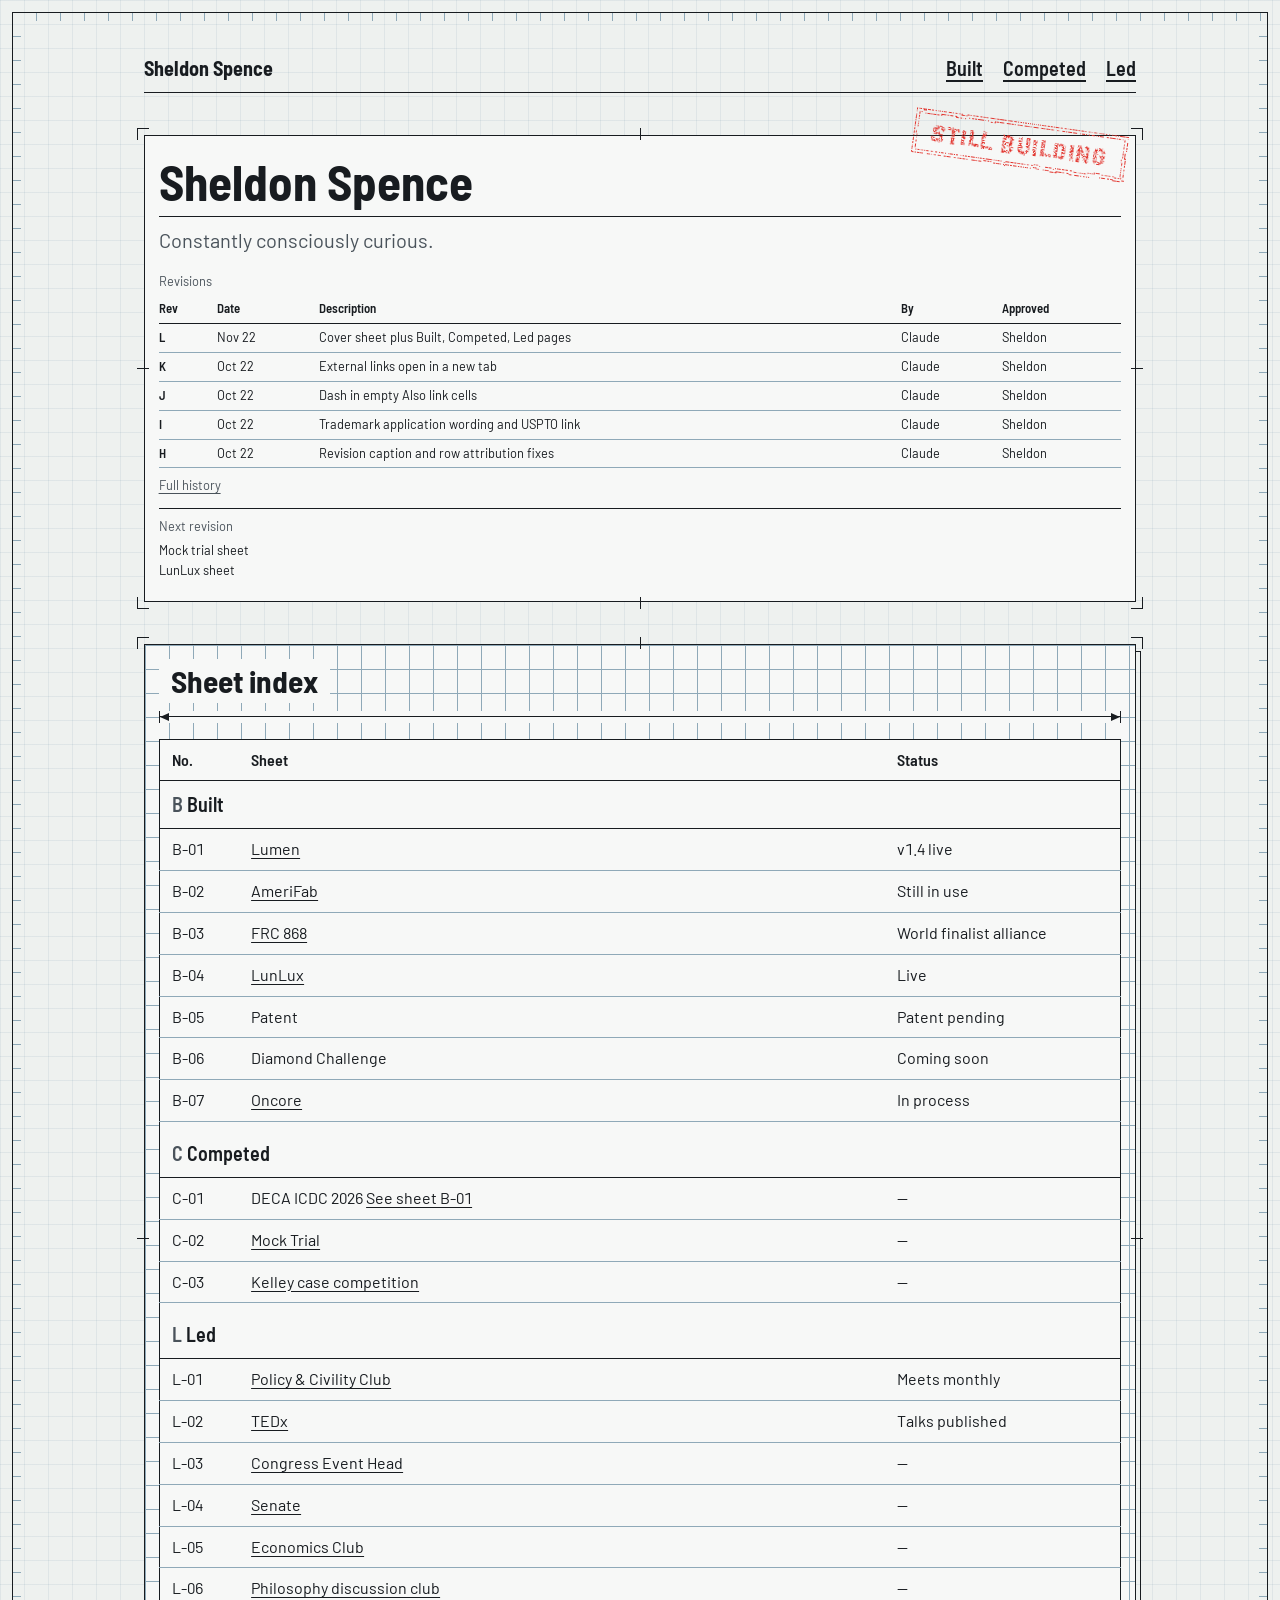
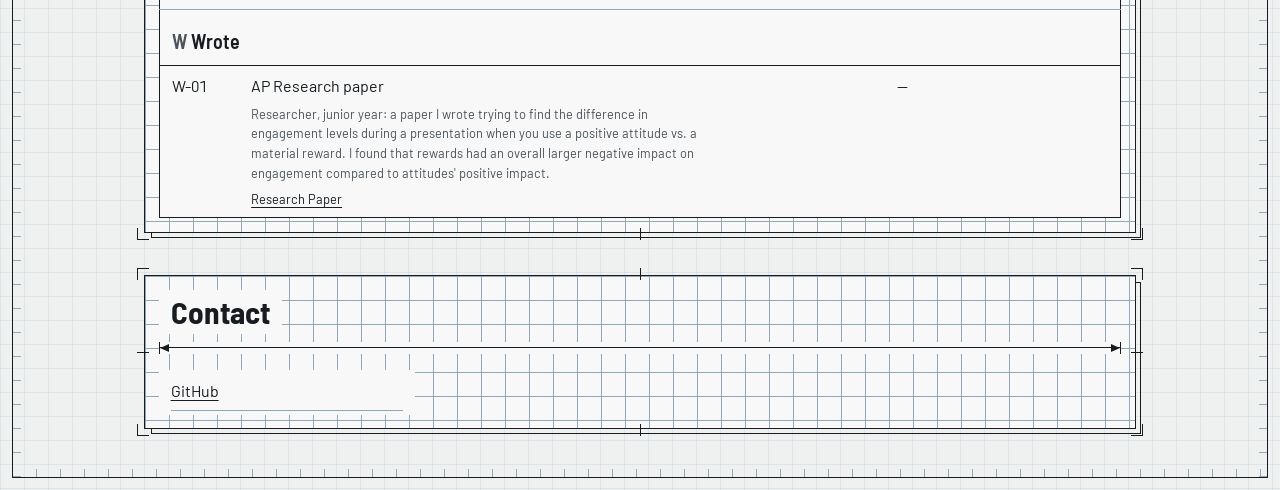
==== commit 2c3bbe44: "COPY: Rev L labels, statuses and Next revision; revision row L Sheldon's words: Co-founder & Co-pres" ====
--- a/index.html
+++ b/index.html
@@ -12,11 +12,11 @@
   <div class="frame">
   <header class="site-header">
     <a class="site-name" href="./" aria-current="page">Sheldon Spence</a>
-    <nav class="site-nav" aria-label="[PLACEHOLDER nav.label: accessible name for the series nav]">
+    <nav class="site-nav" aria-label="Primary">
       <ul>
-        <li><a href="built/">[PLACEHOLDER series.b: name of the B series, what Sheldon built]</a></li>
-        <li><a href="competed/">[PLACEHOLDER series.c: name of the C series, what Sheldon competed in]</a></li>
-        <li><a href="led/">[PLACEHOLDER series.l: name of the L series, what Sheldon led]</a></li>
+        <li><a href="built/">Built</a></li>
+        <li><a href="competed/">Competed</a></li>
+        <li><a href="led/">Led</a></li>
       </ul>
     </nav>
   </header>
@@ -50,6 +50,13 @@
       </thead>
       <tbody>
           <tr>
+            <th scope="row">L</th>
+            <td>Nov 22</td>
+            <td>Cover sheet plus Built, Competed, Led pages</td>
+            <td>Claude</td>
+            <td>Sheldon</td>
+          </tr>
+          <tr>
             <th scope="row">K</th>
             <td>Oct 22</td>
             <td>External links open in a new tab</td>
@@ -77,7 +84,7 @@
             <td>Claude</td>
             <td>Sheldon</td>
           </tr>
-          <tr>
+          <tr hidden>
             <th scope="row">G</th>
             <td>Oct 22</td>
             <td>Revision block and STILL BUILDING stamp</td>
@@ -132,8 +139,8 @@
     <div class="rev-next">
       <p class="rev-next-label">Next revision</p>
       <ul>
-        <li>Oncore landing page</li>
-        <li>Policy &amp; Civility photos</li>
+        <li>Mock trial sheet</li>
+        <li>LunLux sheet</li>
       </ul>
     </div>
   </header>
@@ -141,24 +148,24 @@
 
     <!-- Sheet index: one row per sheet, grouped by series. Status matches each sheet's title block; a dash means the sheet has none. -->
     <section class="card index-sheet" id="index" aria-labelledby="index-title">
-      <h2 id="index-title">[PLACEHOLDER index.caption: heading for the sheet index]</h2>
+      <h2 id="index-title">Sheet index</h2>
       <div class="dimension" aria-hidden="true"></div>
       <table class="parts" aria-labelledby="index-title">
         <thead>
           <tr>
-            <th scope="col">[PLACEHOLDER index.th.no: column heading for the sheet number]</th>
-            <th scope="col">[PLACEHOLDER index.th.sheet: column heading for the sheet title]</th>
-            <th scope="col">[PLACEHOLDER index.th.status: column heading for the sheet's status]</th>
+            <th scope="col">No.</th>
+            <th scope="col">Sheet</th>
+            <th scope="col">Status</th>
           </tr>
         </thead>
         <tbody>
           <tr class="series">
-            <th scope="rowgroup" colspan="3"><span class="series-letter">B</span> [PLACEHOLDER series.b: name of the B series, what Sheldon built]</th>
+            <th scope="rowgroup" colspan="3"><span class="series-letter">B</span> Built</th>
           </tr>
           <tr>
             <td>B-01</td>
             <td><a href="built/#lumen">Lumen</a></td>
-            <td>v1 live</td>
+            <td>v1.4 live</td>
           </tr>
           <tr>
             <td>B-02</td>
@@ -172,48 +179,48 @@
           </tr>
           <tr>
             <td>B-04</td>
-            <td><a href="https://lunar-landing-hackathon.vercel.app/" target="_blank" rel="noopener">[PLACEHOLDER lunlux.name: the project's name as the sheet heading]</a></td>
-            <td>[PLACEHOLDER lunlux.status: LunLux status in the sheet index]</td>
+            <td><a href="https://lunar-landing-hackathon.vercel.app/" target="_blank" rel="noopener">LunLux</a></td>
+            <td>Live</td>
           </tr>
           <tr>
             <td>B-05</td>
             <td>Patent</td>
-            <td>[PLACEHOLDER patent.status: patent status in the sheet index, worded as Sheldon confirms]</td>
+            <td>Patent pending</td>
           </tr>
           <tr>
             <td>B-06</td>
-            <td>[PLACEHOLDER diamond.name: the competition's name in the sheet index]</td>
-            <td>[PLACEHOLDER diamond.status: Diamond Challenge status in the sheet index]</td>
+            <td>Diamond Challenge</td>
+            <td>Coming soon</td>
           </tr>
           <tr>
             <td>B-07</td>
-            <td><a href="built/#oncore">[PLACEHOLDER now.name: the startup's name as the sheet heading]</a></td>
-            <td>v0 in development</td>
-          </tr>
-        </tbody>
-        <tbody>
-          <tr class="series">
-            <th scope="rowgroup" colspan="3"><span class="series-letter">C</span> [PLACEHOLDER series.c: name of the C series, what Sheldon competed in]</th>
+            <td><a href="built/#oncore">Oncore</a></td>
+            <td>In process</td>
+          </tr>
+        </tbody>
+        <tbody>
+          <tr class="series">
+            <th scope="rowgroup" colspan="3"><span class="series-letter">C</span> Competed</th>
           </tr>
           <tr>
             <td>C-01</td>
-            <td>[PLACEHOLDER deca.name: the competition's name as the sheet heading] <a href="built/#lumen">[PLACEHOLDER xref.b01: cross-reference link to sheet B-01]</a></td>
+            <td>DECA ICDC 2026 <a href="built/#lumen">See sheet B-01</a></td>
             <td>—</td>
           </tr>
           <tr>
             <td>C-02</td>
-            <td><a href="competed/#mock-trial">[PLACEHOLDER mocktrial.name: the activity's name as the sheet heading]</a></td>
+            <td><a href="competed/#mock-trial">Mock Trial</a></td>
             <td>—</td>
           </tr>
           <tr>
             <td>C-03</td>
-            <td><a href="competed/#kelley">[PLACEHOLDER kelley.name: the competition's name as the sheet heading]</a></td>
-            <td>—</td>
-          </tr>
-        </tbody>
-        <tbody>
-          <tr class="series">
-            <th scope="rowgroup" colspan="3"><span class="series-letter">L</span> [PLACEHOLDER series.l: name of the L series, what Sheldon led]</th>
+            <td><a href="competed/#kelley">Kelley case competition</a></td>
+            <td>—</td>
+          </tr>
+        </tbody>
+        <tbody>
+          <tr class="series">
+            <th scope="rowgroup" colspan="3"><span class="series-letter">L</span> Led</th>
           </tr>
           <tr>
             <td>L-01</td>
@@ -227,32 +234,32 @@
           </tr>
           <tr>
             <td>L-03</td>
-            <td><a href="led/#congress">[PLACEHOLDER congress.name: the role's name as the sheet heading]</a></td>
+            <td><a href="led/#congress">Congress Event Head</a></td>
             <td>—</td>
           </tr>
           <tr>
             <td>L-04</td>
-            <td><a href="led/#senate">[PLACEHOLDER senate.name: the role's name as the sheet heading]</a></td>
+            <td><a href="led/#senate">Senate</a></td>
             <td>—</td>
           </tr>
           <tr>
             <td>L-05</td>
-            <td><a href="led/#econ">[PLACEHOLDER econ.name: the club's name as the sheet heading]</a></td>
+            <td><a href="led/#econ">Economics Club</a></td>
             <td>—</td>
           </tr>
           <tr>
             <td>L-06</td>
-            <td><a href="led/#philosophy">[PLACEHOLDER philosophy.name: the club's name as the sheet heading]</a></td>
-            <td>—</td>
-          </tr>
-        </tbody>
-        <tbody>
-          <tr class="series">
-            <th scope="rowgroup" colspan="3"><span class="series-letter">W</span> [PLACEHOLDER series.w: name of the W series, what Sheldon wrote]</th>
+            <td><a href="led/#philosophy">Philosophy discussion club</a></td>
+            <td>—</td>
+          </tr>
+        </tbody>
+        <tbody>
+          <tr class="series">
+            <th scope="rowgroup" colspan="3"><span class="series-letter">W</span> Wrote</th>
           </tr>
           <tr id="ap-research">
             <td>W-01</td>
-            <td>[PLACEHOLDER ap.name: the paper's title in the sheet index]<p class="row-note">Researcher, junior year: a paper I wrote trying to find the difference in engagement levels during a presentation when you use a positive attitude vs. a material reward. I found that rewards had an overall larger negative impact on engagement compared to attitudes' positive impact.</p><p class="row-note"><a href="https://docs.google.com/document/d/1nylUMEMGcSc09jxwRU4x8wA5nb8e6XlyRrhuU4Zkens/edit" target="_blank" rel="noopener">Research Paper</a></p></td>
+            <td>AP Research paper<p class="row-note">Researcher, junior year: a paper I wrote trying to find the difference in engagement levels during a presentation when you use a positive attitude vs. a material reward. I found that rewards had an overall larger negative impact on engagement compared to attitudes' positive impact.</p><p class="row-note"><a href="https://docs.google.com/document/d/1nylUMEMGcSc09jxwRU4x8wA5nb8e6XlyRrhuU4Zkens/edit" target="_blank" rel="noopener">Research Paper</a></p></td>
             <td>—</td>
           </tr>
         </tbody>
@@ -261,16 +268,16 @@
 
     <!-- Contact. Never put a personal Gmail address or a phone number here. -->
     <section class="card contact" id="contact" aria-labelledby="contact-title">
-      <h2 id="contact-title">[PLACEHOLDER contact.heading: heading for the contact block]</h2>
+      <h2 id="contact-title">Contact</h2>
       <div class="dimension" aria-hidden="true"></div>
       <ul>
-        <li><a href="https://github.com/sheldonwspence-dev" target="_blank" rel="noopener">[PLACEHOLDER contact.github.label: link text for GitHub]</a></li>
+        <li><a href="https://github.com/sheldonwspence-dev" target="_blank" rel="noopener">GitHub</a></li>
         <!-- SWITCH: delete the word "hidden" once the address is in the href. -->
-        <li hidden><a href="mailto:" data-url="contact.email">[PLACEHOLDER contact.email.label: link text for the contact email]</a></li>
+        <li hidden><a href="mailto:" data-url="contact.email">Email</a></li>
         <!-- SWITCH: delete the word "hidden" once the profile URL is in the href. -->
-        <li hidden><a href="#" data-url="contact.linkedin.url" target="_blank" rel="noopener">[PLACEHOLDER contact.linkedin.label: link text for LinkedIn]</a></li>
+        <li hidden><a href="#" data-url="contact.linkedin.url" target="_blank" rel="noopener">LinkedIn</a></li>
         <!-- SWITCH: delete the word "hidden" once the PDF is in assets/ and named in the href. -->
-        <li hidden><a href="#" data-url="contact.resume.file">[PLACEHOLDER contact.resume.label: link text for the resume PDF]</a></li>
+        <li hidden><a href="#" data-url="contact.resume.file">Resume (PDF)</a></li>
       </ul>
     </section>
 
